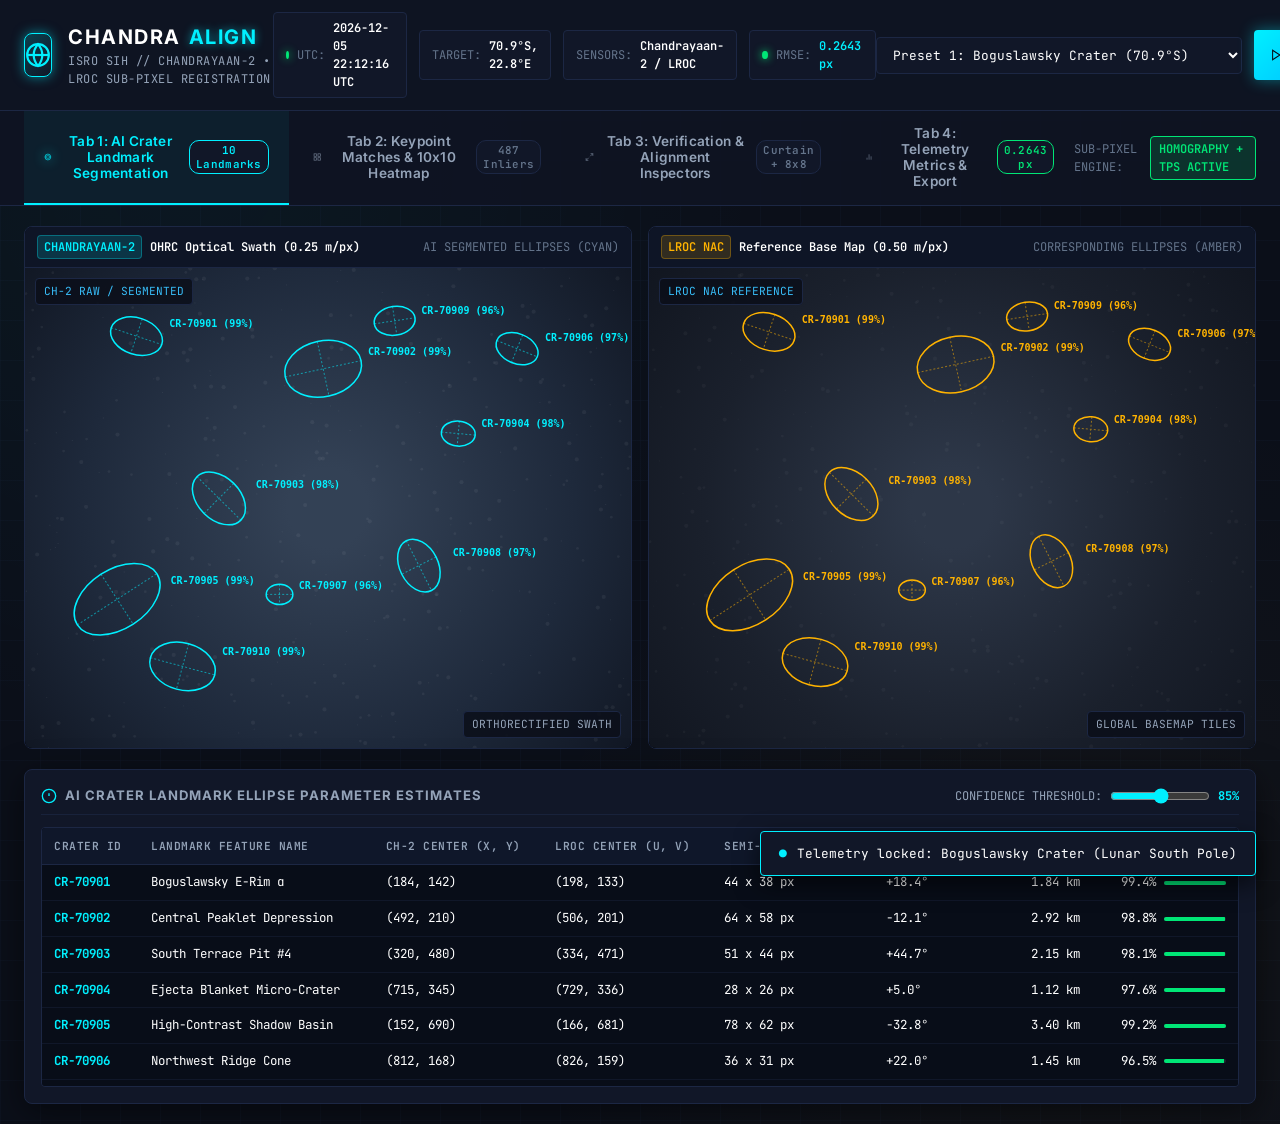
==== frontend/index.html @ c4cb22da "Initial commit: ChandraAlign lunar image registration engine" ====
<!DOCTYPE html>
<html lang="en">
<head>
  <meta charset="UTF-8" />
  <meta name="viewport" content="width=device-width, initial-scale=1.0" />
  <title>ChandraAlign // ISRO Sub-Pixel Lunar Registration Mission Control</title>
  <link rel="stylesheet" href="css/style.css" />
  <link rel="preconnect" href="https://fonts.googleapis.com" />
  <link rel="preconnect" href="https://fonts.gstatic.com" crossorigin />
  <link href="https://fonts.googleapis.com/css2?family=Inter:wght@400;500;600;700;800&family=JetBrains+Mono:wght@400;500;600;700&display=swap" rel="stylesheet" />
</head>
<body>

  <!-- ======================================================================
       Telemetry Header
       ====================================================================== -->
  <header class="header-mission-control">
    <div class="brand-section">
      <div class="brand-logo-badge">
        <svg viewBox="0 0 24 24" fill="none" stroke="currentColor" stroke-width="2">
          <circle cx="12" cy="12" r="10"></circle>
          <path d="M12 2a15.3 15.3 0 0 1 4 10 15.3 15.3 0 0 1-4 10 15.3 15.3 0 0 1-4-10 15.3 15.3 0 0 1 4-10z"></path>
          <path d="M2 12h20"></path>
        </svg>
      </div>
      <div class="brand-titles">
        <h1>Chandra<span>Align</span></h1>
        <div class="brand-tagline">ISRO SIH // CHANDRAYAAN-2 &bull; LROC SUB-PIXEL REGISTRATION</div>
      </div>
    </div>

    <!-- Live Telemetry Status Chips -->
    <div class="mission-badges-cluster">
      <div class="telemetry-chip">
        <div class="pulse-dot"></div>
        <span class="chip-label">UTC:</span>
        <span class="chip-value" id="hdr-utc-clock">2026-09-02 08:30:00 UTC</span>
      </div>

      <div class="telemetry-chip">
        <span class="chip-label">TARGET:</span>
        <span class="chip-value" id="hdr-lunar-coords">70.9°S, 22.8°E</span>
      </div>

      <div class="telemetry-chip">
        <span class="chip-label">SENSORS:</span>
        <span class="chip-value" id="hdr-sensor-info">CH-2 OHRC / LROC</span>
      </div>

      <div class="telemetry-chip">
        <div class="pulse-dot"></div>
        <span class="chip-label">RMSE:</span>
        <span class="chip-value" style="color: var(--accent-cyan);" id="hdr-subpixel-rmse">0.2643 px</span>
      </div>
    </div>

    <!-- Header Controls -->
    <div class="header-controls">
      <select class="select-preset" id="select-lunar-preset">
        <option value="boguslawsky_south_pole">Preset 1: Boguslawsky Crater (70.9°S)</option>
        <option value="shackleton_rim">Preset 2: Shackleton Crater Rim (89.9°S)</option>
        <option value="tycho_crater_rays">Preset 3: Tycho Central Peak (43.3°S)</option>
      </select>

      <button class="btn-primary" id="btn-run-registration">
        <svg viewBox="0 0 24 24" width="16" height="16" fill="none" stroke="currentColor" stroke-width="2">
          <polygon points="5 3 19 12 5 21 5 3"></polygon>
        </svg>
        RUN REGISTRATION
      </button>
    </div>
  </header>

  <!-- ======================================================================
       Tab Navigation Ribbon
       ====================================================================== -->
  <nav class="navigation-bar">
    <div class="tab-buttons">
      <button class="tab-btn active" data-tab="tab-landmarks">
        <svg viewBox="0 0 24 24" fill="none" stroke="currentColor" stroke-width="2">
          <circle cx="12" cy="12" r="9"></circle>
          <ellipse cx="12" cy="12" rx="7" ry="4"></ellipse>
        </svg>
        Tab 1: AI Crater Landmark Segmentation
        <span class="badge-pill" id="badge-crater-count">10 Landmarks</span>
      </button>

      <button class="tab-btn" data-tab="tab-matching">
        <svg viewBox="0 0 24 24" fill="none" stroke="currentColor" stroke-width="2">
          <rect x="3" y="3" width="7" height="7"></rect>
          <rect x="14" y="3" width="7" height="7"></rect>
          <rect x="14" y="14" width="7" height="7"></rect>
          <rect x="3" y="14" width="7" height="7"></rect>
        </svg>
        Tab 2: Keypoint Matches & 10x10 Heatmap
        <span class="badge-pill">487 Inliers</span>
      </button>

      <button class="tab-btn" data-tab="tab-verification">
        <svg viewBox="0 0 24 24" fill="none" stroke="currentColor" stroke-width="2">
          <polyline points="15 3 21 3 21 9"></polyline>
          <polyline points="9 21 3 21 3 15"></polyline>
          <line x1="21" y1="3" x2="14" y2="10"></line>
          <line x1="3" y1="21" x2="10" y2="14"></line>
        </svg>
        Tab 3: Verification & Alignment Inspectors
        <span class="badge-pill">Curtain + 8x8</span>
      </button>

      <button class="tab-btn" data-tab="tab-telemetry">
        <svg viewBox="0 0 24 24" fill="none" stroke="currentColor" stroke-width="2">
          <path d="M18 20V10"></path>
          <path d="M12 20V4"></path>
          <path d="M6 20v-6"></path>
        </svg>
        Tab 4: Telemetry Metrics & Export
        <span class="badge-pill" style="color:var(--accent-emerald); border-color:var(--accent-emerald);">0.2643 px</span>
      </button>
    </div>

    <div class="system-status-indicator">
      <span>SUB-PIXEL ENGINE:</span>
      <span class="mode-badge">HOMOGRAPHY + TPS ACTIVE</span>
    </div>
  </nav>

  <!-- ======================================================================
       Main Workspace Panels
       ====================================================================== -->
  <main class="main-container">

    <!-- ====================================================================
         TAB 1: AI Crater Landmark Segmentation
         ==================================================================== -->
    <section class="tab-pane active" id="pane-tab-landmarks">
      <!-- Dual Synced Canvas Viewers -->
      <div class="canvas-viewers-wrapper">
        <!-- CH-2 Optical Canvas -->
        <div class="viewer-box">
          <div class="viewer-toolbar">
            <div class="viewer-label">
              <span class="tag-ch2">CHANDRAYAAN-2</span>
              <span>OHRC Optical Swath (0.25 m/px)</span>
            </div>
            <div style="color:var(--text-muted);">AI SEGMENTED ELLIPSES (CYAN)</div>
          </div>
          <div class="canvas-viewport">
            <canvas id="cvs-landmark-ch2"></canvas>
            <div class="canvas-hud-overlay">CH-2 RAW / SEGMENTED</div>
            <div class="canvas-coords-overlay">ORTHORECTIFIED SWATH</div>
          </div>
        </div>

        <!-- LROC Reference Canvas -->
        <div class="viewer-box">
          <div class="viewer-toolbar">
            <div class="viewer-label">
              <span class="tag-lroc">LROC NAC</span>
              <span>Reference Base Map (0.50 m/px)</span>
            </div>
            <div style="color:var(--text-muted);">CORRESPONDING ELLIPSES (AMBER)</div>
          </div>
          <div class="canvas-viewport">
            <canvas id="cvs-landmark-lroc"></canvas>
            <div class="canvas-hud-overlay">LROC NAC REFERENCE</div>
            <div class="canvas-coords-overlay">GLOBAL BASEMAP TILES</div>
          </div>
        </div>
      </div>

      <!-- Crater Landmark Metadata Table Panel -->
      <div class="hud-panel">
        <div class="hud-header">
          <div class="hud-title">
            <svg viewBox="0 0 24 24" fill="none" stroke="currentColor" stroke-width="2">
              <circle cx="12" cy="12" r="10"></circle>
              <line x1="12" y1="8" x2="12" y2="12"></line>
              <line x1="12" y1="16" x2="12.01" y2="16"></line>
            </svg>
            AI Crater Landmark Ellipse Parameter Estimates
          </div>
          <div class="hud-actions">
            <div style="display:flex; align-items:center; gap:8px; font-family:var(--font-mono); font-size:0.75rem; color:var(--text-secondary);">
              <span>CONFIDENCE THRESHOLD:</span>
              <input type="range" id="filter-confidence-slider" min="0.70" max="0.99" step="0.01" value="0.85" style="width:100px; accent-color:var(--accent-cyan);" />
              <span id="filter-confidence-val" style="color:var(--accent-cyan); font-weight:bold;">85%</span>
            </div>
          </div>
        </div>

        <div class="table-container">
          <table class="telemetry-table">
            <thead>
              <tr>
                <th>Crater ID</th>
                <th>Landmark Feature Name</th>
                <th>CH-2 Center (x, y)</th>
                <th>LROC Center (u, v)</th>
                <th>Semi-Axes (a &times; b)</th>
                <th>Orientation (&theta;)</th>
                <th>Diameter</th>
                <th>AI Confidence</th>
              </tr>
            </thead>
            <tbody id="table-crater-landmarks-body">
              <!-- Dynamically populated by app.js -->
            </tbody>
          </table>
        </div>
      </div>
    </section>

    <!-- ====================================================================
         TAB 2: Keypoint Matches & 10x10 ANMS Uniformity Heatmap
         ==================================================================== -->
    <section class="tab-pane" id="pane-tab-matching">
      <div class="matches-grid-wrapper">
        <!-- Left: Side-by-Side Match Line Canvas -->
        <div class="hud-panel">
          <div class="hud-header">
            <div class="hud-title">
              <svg viewBox="0 0 24 24" fill="none" stroke="currentColor" stroke-width="2">
                <line x1="5" y1="12" x2="19" y2="12"></line>
                <polyline points="12 5 19 12 12 19"></polyline>
              </svg>
              Dual-Swath Epipolar Match Vectors
            </div>
            <div style="font-family:var(--font-mono); font-size:0.75rem; color:var(--text-muted);" id="match-vector-stats">
              DISPLAYING: 31 VECTORS | INLIERS: 487 | RESIDUAL: 0.2643 px
            </div>
          </div>

          <div class="match-canvas-container">
            <canvas id="cvs-keypoint-matches"></canvas>
            <div class="canvas-hud-overlay">
              <span style="color:var(--accent-cyan);">● CH-2</span> &nbsp;
              <span style="color:var(--accent-emerald);">─ INLIER RAY</span> &nbsp;
              <span style="color:var(--accent-crimson);">─ OUTLIER</span> &nbsp;
              <span style="color:var(--accent-amber);">● LROC</span>
            </div>
          </div>
        </div>

        <!-- Right: 10x10 ANMS Spatial Density Heatmap -->
        <div class="hud-panel">
          <div class="hud-header">
            <div class="hud-title">
              <svg viewBox="0 0 24 24" fill="none" stroke="currentColor" stroke-width="2">
                <rect x="3" y="3" width="18" height="18" rx="2" ry="2"></rect>
                <line x1="3" y1="9" x2="21" y2="9"></line>
                <line x1="3" y1="15" x2="21" y2="15"></line>
                <line x1="9" y1="3" x2="9" y2="21"></line>
                <line x1="15" y1="3" x2="15" y2="21"></line>
              </svg>
              10x10 ANMS Spatial Uniformity Heatmap
            </div>
            <div style="font-family:var(--font-mono); font-size:0.75rem; color:var(--accent-emerald);">
              U = 0.9972 (UNIFORM)
            </div>
          </div>

          <div class="anms-heatmap-container">
            <div style="font-size:0.75rem; color:var(--text-secondary); line-height:1.4;">
              Adaptive Non-Maximal Suppression (ANMS) distributes keypoints evenly across 100 lunar spatial sectors to prevent clustering around crater rims and eliminate homography singularity.
            </div>

            <!-- 10x10 Grid Mount -->
            <div id="anms-grid-container"></div>

            <div class="heatmap-legend">
              <span style="color:#64748B;">SPARSE (1-3)</span>
              <div class="legend-ramp"></div>
              <span style="color:var(--accent-amber);">DENSE (7+)</span>
            </div>

            <div style="font-family:var(--font-mono); font-size:0.75rem; color:var(--text-cyan); background:#080D1A; padding:8px 12px; border-radius:var(--radius-sm); border:1px solid var(--border-subtle);" id="anms-hover-info">
              Hover over a sector cell or click to filter match vectors.
            </div>
          </div>
        </div>
      </div>
    </section>

    <!-- ====================================================================
         TAB 3: Verification & Alignment Inspectors
         ==================================================================== -->
    <section class="tab-pane" id="pane-tab-verification">
      <!-- Inspector Mode Toolbar -->
      <div class="inspector-toolbar">
        <div class="inspector-toggle-group">
          <button class="toggle-pill-btn active" id="btn-subtab-curtain">
            SPLIT-SCREEN CURTAIN SLIDER
          </button>
          <button class="toggle-pill-btn" id="btn-subtab-checker">
            8x8 CHECKERBOARD INSPECTOR
          </button>
        </div>

        <div style="display:flex; align-items:center; gap:16px;">
          <!-- Micro-step Nudge Controls for sub-pixel inspection -->
          <div style="display:flex; align-items:center; gap:6px; font-family:var(--font-mono); font-size:0.75rem; color:var(--text-secondary);">
            <span>NUDGE:</span>
            <button class="control-btn-icon" id="btn-nudge-left" title="Nudge X -0.1px">◀</button>
            <button class="control-btn-icon" id="btn-nudge-right" title="Nudge X +0.1px">▶</button>
            <button class="control-btn-icon" id="btn-nudge-up" title="Nudge Y -0.1px">▲</button>
            <button class="control-btn-icon" id="btn-nudge-down" title="Nudge Y +0.1px">▼</button>
            <button class="control-btn-icon" id="btn-nudge-reset" title="Reset Nudge">↺</button>
          </div>

          <div style="width:1px; height:20px; background:var(--border-subtle);"></div>

          <!-- Difference Mode Toggle -->
          <label class="toggle-switch-wrapper" id="toggle-diff-mode">
            <div class="toggle-switch" id="switch-diff-knob">
              <div class="toggle-switch-knob"></div>
            </div>
            <span>DIFFERENCE BLEND</span>
          </label>
        </div>
      </div>

      <!-- Subpanel 1: Curtain Slider Mount -->
      <div class="inspector-subpanel active" id="subpanel-curtain">
        <div id="curtain-slider-mount"></div>
      </div>

      <!-- Subpanel 2: Checkerboard Mount -->
      <div class="inspector-subpanel" id="subpanel-checker">
        <div id="checkerboard-mount"></div>
      </div>
    </section>

    <!-- ====================================================================
         TAB 4: Telemetry Metrics & Export Engine
         ==================================================================== -->
    <section class="tab-pane" id="pane-tab-telemetry">
      <!-- 4 Primary KPI Cards -->
      <div class="grid-4col" style="margin-bottom: 20px;">
        <!-- Card 1: RMSE -->
        <div class="metric-kpi-card">
          <div class="kpi-title">
            <span>Sub-Pixel Registration RMSE</span>
            <span style="color:var(--accent-cyan);">TARGET: &lt;0.5 px</span>
          </div>
          <div class="kpi-value cyan" id="kpi-rmse-px">0.2643 px</div>
          <div class="kpi-subtext" id="kpi-rmse-meters">≈ 0.0661 m ground resolution</div>
        </div>

        <!-- Card 2: Spatial Uniformity -->
        <div class="metric-kpi-card emerald">
          <div class="kpi-title">
            <span>ANMS Spatial Uniformity Index</span>
            <span style="color:var(--accent-emerald);">U &ge; 0.95</span>
          </div>
          <div class="kpi-value emerald" id="kpi-uniformity">0.9972</div>
          <div class="kpi-subtext">Optimal 100-sector coverage</div>
        </div>

        <!-- Card 3: Inlier Ratio -->
        <div class="metric-kpi-card">
          <div class="kpi-title">
            <span>RANSAC Inlier Ratio</span>
            <span style="color:var(--accent-cyan);">PASS</span>
          </div>
          <div class="kpi-value cyan" id="kpi-inlier-ratio">95.74%</div>
          <div class="kpi-subtext" id="kpi-inlier-count">487 / 509 match vectors</div>
        </div>

        <!-- Card 4: SSIM & PSNR -->
        <div class="metric-kpi-card amber">
          <div class="kpi-title">
            <span>Structural Similarity (SSIM)</span>
            <span style="color:var(--accent-amber);">POST-REG</span>
          </div>
          <div class="kpi-value amber" id="kpi-ssim">0.8739</div>
          <div class="kpi-subtext" id="kpi-ssim-gain">Pre: 0.5421 (+33.18%)</div>
        </div>
      </div>

      <!-- Secondary Telemetry Grid: Transformation Matrix & Pipeline Latency -->
      <div class="grid-2col" style="margin-bottom: 20px;">
        <!-- Homography Transformation Matrix -->
        <div class="hud-panel">
          <div class="hud-header">
            <div class="hud-title">
              <svg viewBox="0 0 24 24" fill="none" stroke="currentColor" stroke-width="2">
                <rect x="2" y="2" width="20" height="20" rx="2.18" ry="2.18"></rect>
                <line x1="7" y1="2" x2="7" y2="22"></line>
                <line x1="17" y1="2" x2="17" y2="22"></line>
                <line x1="2" y1="12" x2="22" y2="12"></line>
              </svg>
              Estimated Sub-Pixel Homography Matrix [H (3x3)]
            </div>
            <div style="font-family:var(--font-mono); font-size:0.75rem; color:var(--text-muted);">
              ROT: +0.042° | SCALE: 1.0018
            </div>
          </div>

          <div style="margin-bottom: 12px; font-size: 0.78rem; color: var(--text-secondary);">
            Calculated transformation matrix mapping Chandrayaan-2 coordinates to LROC reference frame:
          </div>

          <div class="matrix-display" id="homography-matrix-grid">
            <div>0.999824</div><div>-0.000733</div><div>-14.2810</div>
            <div>0.000733</div><div>0.999824</div><div>8.91400</div>
            <div>0.000000</div><div>-0.000000</div><div>1.000000</div>
          </div>
        </div>

        <!-- Latency Breakdown Waterfall -->
        <div class="hud-panel">
          <div class="hud-header">
            <div class="hud-title">
              <svg viewBox="0 0 24 24" fill="none" stroke="currentColor" stroke-width="2">
                <circle cx="12" cy="12" r="10"></circle>
                <polyline points="12 6 12 12 16 14"></polyline>
              </svg>
              Pipeline Latency Breakdown (162 ms Total)
            </div>
            <div style="font-family:var(--font-mono); font-size:0.75rem; color:var(--accent-emerald);" id="kpi-latency-total">
              162 ms
            </div>
          </div>

          <div class="latency-bar-container">
            <div class="latency-slice" id="lat-seg" style="width: 29.6%; background: #00F0FF;" title="Crater Segmentation (48ms)"></div>
            <div class="latency-slice" id="lat-feat" style="width: 38.3%; background: #0284C7;" title="Feature Extraction (62ms)"></div>
            <div class="latency-slice" id="lat-anms" style="width: 11.1%; background: #00E676;" title="ANMS Suppression (18ms)"></div>
            <div class="latency-slice" id="lat-homo" style="width: 21.0%; background: #FFB300;" title="Sub-Pixel Homography (34ms)"></div>
          </div>

          <div class="latency-legend">
            <div><span style="color:#00F0FF;">■</span> Crater Segmentation: <strong id="lat-seg-val">48ms</strong></div>
            <div><span style="color:#0284C7;">■</span> Feature Extraction: <strong id="lat-feat-val">62ms</strong></div>
            <div><span style="color:#00E676;">■</span> ANMS Suppression: <strong id="lat-anms-val">18ms</strong></div>
            <div><span style="color:#FFB300;">■</span> Sub-Pixel Homography: <strong id="lat-homo-val">34ms</strong></div>
          </div>
        </div>
      </div>

      <!-- Export Actions Card -->
      <div class="hud-panel">
        <div class="hud-header">
          <div class="hud-title">
            <svg viewBox="0 0 24 24" fill="none" stroke="currentColor" stroke-width="2">
              <path d="M21 15v4a2 2 0 0 1-2 2H5a2 2 0 0 1-2-2v-4"></path>
              <polyline points="7 10 12 15 17 10"></polyline>
              <line x1="12" y1="15" x2="12" y2="3"></line>
            </svg>
            Export SIH Verification Deliverables & Telemetry Reports
          </div>
        </div>

        <div style="display:flex; flex-wrap:wrap; gap:12px; align-items:center;">
          <button class="btn-primary" id="btn-export-report-json">
            <svg viewBox="0 0 24 24" width="16" height="16" fill="none" stroke="currentColor" stroke-width="2">
              <path d="M14 2H6a2 2 0 0 0-2 2v16a2 2 0 0 0 2 2h12a2 2 0 0 0 2-2V8z"></path>
              <polyline points="14 2 14 8 20 8"></polyline>
            </svg>
            EXPORT EVALUATION REPORT (.JSON)
          </button>

          <button class="btn-secondary" id="btn-export-keypoints-csv">
            <svg viewBox="0 0 24 24" width="16" height="16" fill="none" stroke="currentColor" stroke-width="2">
              <path d="M14 2H6a2 2 0 0 0-2 2v16a2 2 0 0 0 2 2h12a2 2 0 0 0 2-2V8z"></path>
              <polyline points="14 2 14 8 20 8"></polyline>
            </svg>
            EXPORT KEYPOINT INLIERS (.CSV)
          </button>

          <button class="btn-secondary" id="btn-export-print-pdf">
            <svg viewBox="0 0 24 24" width="16" height="16" fill="none" stroke="currentColor" stroke-width="2">
              <polyline points="6 9 6 2 18 2 18 9"></polyline>
              <path d="M6 18H4a2 2 0 0 1-2-2v-5a2 2 0 0 1 2-2h16a2 2 0 0 1 2 2v5a2 2 0 0 1-2 2h-2"></path>
              <rect x="6" y="14" width="12" height="8"></rect>
            </svg>
            PRINT / SAVE REPORT AS PDF
          </button>
        </div>
      </div>
    </section>

  </main>

  <!-- Toast Notification Mount -->
  <div class="toast-container" id="toast-container"></div>

  <!-- Scripts -->
  <script src="js/grid_heatmap.js"></script>
  <script src="js/curtain_slider.js"></script>
  <script src="js/checkerboard.js"></script>
  <script src="js/app.js"></script>
</body>
</html>
---- frontend/css/style.css ----
/* ==========================================================================
   ChandraAlign - ISRO Mission Control Lunar Registration Theme
   Background: #0B0F19 | Accents: Neon Cyan (#00F0FF), Amber (#FFB300), Emerald (#00E676)
   ========================================================================== */

:root {
  --bg-space: #0B0F19;
  --bg-card: #111728;
  --bg-card-hover: #162038;
  --bg-panel: #0E1422;
  --bg-glass: rgba(17, 23, 40, 0.75);
  --border-subtle: #1C2744;
  --border-glow: rgba(0, 240, 255, 0.35);
  --border-amber-glow: rgba(255, 179, 0, 0.4);

  --accent-cyan: #00F0FF;
  --accent-cyan-dim: rgba(0, 240, 255, 0.15);
  --accent-cyan-glow: 0 0 12px rgba(0, 240, 255, 0.5);

  --accent-amber: #FFB300;
  --accent-amber-dim: rgba(255, 179, 0, 0.15);

  --accent-emerald: #00E676;
  --accent-emerald-dim: rgba(0, 230, 118, 0.15);

  --accent-crimson: #FF3D71;
  --accent-crimson-dim: rgba(255, 61, 113, 0.15);

  --text-primary: #FFFFFF;
  --text-secondary: #94A3B8;
  --text-muted: #64748B;
  --text-cyan: #38BDF8;
  --text-amber: #FCD34D;
  --text-emerald: #4ADE80;

  --font-mono: 'JetBrains Mono', 'Fira Code', 'Space Mono', ui-monospace, monospace;
  --font-sans: 'Inter', -apple-system, BlinkMacSystemFont, 'Segoe UI', Roboto, sans-serif;

  --shadow-hud: 0 8px 32px 0 rgba(0, 0, 0, 0.5);
  --radius-sm: 4px;
  --radius-md: 8px;
  --radius-lg: 12px;
}

* {
  box-sizing: border-box;
  margin: 0;
  padding: 0;
}

body {
  background-color: var(--bg-space);
  background-image: 
    radial-gradient(circle at 15% 15%, rgba(0, 240, 255, 0.04) 0%, transparent 40%),
    radial-gradient(circle at 85% 85%, rgba(255, 179, 0, 0.03) 0%, transparent 40%),
    linear-gradient(rgba(28, 39, 68, 0.15) 1px, transparent 1px),
    linear-gradient(90deg, rgba(28, 39, 68, 0.15) 1px, transparent 1px);
  background-size: 100% 100%, 100% 100%, 40px 40px, 40px 40px;
  color: var(--text-primary);
  font-family: var(--font-sans);
  min-height: 100vh;
  display: flex;
  flex-direction: column;
  overflow-x: hidden;
  line-height: 1.5;
}

/* Custom Scrollbars */
::-webkit-scrollbar {
  width: 6px;
  height: 6px;
}
::-webkit-scrollbar-track {
  background: var(--bg-panel);
}
::-webkit-scrollbar-thumb {
  background: var(--border-subtle);
  border-radius: var(--radius-sm);
}
::-webkit-scrollbar-thumb:hover {
  background: var(--accent-cyan);
}

/* ==========================================================================
   Telemetry Header
   ========================================================================== */
.header-mission-control {
  background: var(--bg-panel);
  border-bottom: 1px solid var(--border-subtle);
  padding: 12px 24px;
  display: flex;
  align-items: center;
  justify-content: space-between;
  position: sticky;
  top: 0;
  z-index: 100;
  backdrop-filter: blur(12px);
}

.brand-section {
  display: flex;
  align-items: center;
  gap: 16px;
}

.brand-logo-badge {
  display: flex;
  align-items: center;
  justify-content: center;
  width: 44px;
  height: 44px;
  background: linear-gradient(135deg, rgba(0, 240, 255, 0.2), rgba(17, 23, 40, 0.9));
  border: 1px solid var(--accent-cyan);
  border-radius: var(--radius-md);
  box-shadow: var(--accent-cyan-glow);
}

.brand-logo-badge svg {
  width: 26px;
  height: 26px;
  color: var(--accent-cyan);
}

.brand-titles h1 {
  font-size: 1.25rem;
  font-weight: 700;
  letter-spacing: 1.5px;
  text-transform: uppercase;
  color: #fff;
  display: flex;
  align-items: center;
  gap: 8px;
}

.brand-titles h1 span {
  color: var(--accent-cyan);
  text-shadow: 0 0 8px rgba(0, 240, 255, 0.6);
}

.brand-tagline {
  font-size: 0.75rem;
  color: var(--text-secondary);
  font-family: var(--font-mono);
  letter-spacing: 0.5px;
}

.mission-badges-cluster {
  display: flex;
  align-items: center;
  gap: 12px;
}

.telemetry-chip {
  display: flex;
  align-items: center;
  gap: 8px;
  padding: 6px 12px;
  background: var(--bg-card);
  border: 1px solid var(--border-subtle);
  border-radius: var(--radius-sm);
  font-family: var(--font-mono);
  font-size: 0.75rem;
}

.telemetry-chip .pulse-dot {
  width: 8px;
  height: 8px;
  border-radius: 50%;
  background: var(--accent-emerald);
  box-shadow: 0 0 8px var(--accent-emerald);
  animation: pulse-glow 2s infinite ease-in-out;
}

.telemetry-chip .pulse-dot.amber {
  background: var(--accent-amber);
  box-shadow: 0 0 8px var(--accent-amber);
}

.telemetry-chip .chip-label {
  color: var(--text-muted);
  text-transform: uppercase;
}

.telemetry-chip .chip-value {
  color: var(--text-primary);
  font-weight: 600;
}

@keyframes pulse-glow {
  0%, 100% { transform: scale(1); opacity: 1; }
  50% { transform: scale(1.25); opacity: 0.6; }
}

.header-controls {
  display: flex;
  align-items: center;
  gap: 12px;
}

.select-preset {
  background: var(--bg-card);
  border: 1px solid var(--border-subtle);
  color: var(--text-primary);
  font-family: var(--font-mono);
  font-size: 0.8rem;
  padding: 8px 12px;
  border-radius: var(--radius-sm);
  outline: none;
  cursor: pointer;
  transition: all 0.2s ease;
}

.select-preset:hover, .select-preset:focus {
  border-color: var(--accent-cyan);
  box-shadow: 0 0 8px rgba(0, 240, 255, 0.2);
}

.btn-primary {
  display: flex;
  align-items: center;
  gap: 8px;
  background: linear-gradient(135deg, #00F0FF, #0099FF);
  border: none;
  color: #070B14;
  font-family: var(--font-sans);
  font-weight: 700;
  font-size: 0.82rem;
  letter-spacing: 0.5px;
  padding: 9px 16px;
  border-radius: var(--radius-sm);
  cursor: pointer;
  box-shadow: 0 0 15px rgba(0, 240, 255, 0.4);
  transition: all 0.2s ease;
  text-transform: uppercase;
}

.btn-primary:hover {
  transform: translateY(-1px);
  box-shadow: 0 0 22px rgba(0, 240, 255, 0.7);
}

.btn-secondary {
  display: flex;
  align-items: center;
  gap: 8px;
  background: var(--bg-card);
  border: 1px solid var(--border-subtle);
  color: var(--text-primary);
  font-family: var(--font-mono);
  font-size: 0.8rem;
  padding: 8px 14px;
  border-radius: var(--radius-sm);
  cursor: pointer;
  transition: all 0.2s ease;
}

.btn-secondary:hover {
  border-color: var(--accent-cyan);
  color: var(--accent-cyan);
}

/* ==========================================================================
   Navigation Bar (4 Tabs)
   ========================================================================== */
.navigation-bar {
  background: rgba(14, 20, 34, 0.95);
  border-bottom: 1px solid var(--border-subtle);
  padding: 0 24px;
  display: flex;
  align-items: center;
  justify-content: space-between;
}

.tab-buttons {
  display: flex;
  gap: 4px;
}

.tab-btn {
  display: flex;
  align-items: center;
  gap: 10px;
  padding: 14px 20px;
  background: transparent;
  border: none;
  border-bottom: 2px solid transparent;
  color: var(--text-secondary);
  font-family: var(--font-sans);
  font-size: 0.85rem;
  font-weight: 600;
  letter-spacing: 0.3px;
  cursor: pointer;
  transition: all 0.2s ease;
  position: relative;
}

.tab-btn svg {
  width: 18px;
  height: 18px;
  opacity: 0.7;
}

.tab-btn:hover {
  color: var(--text-primary);
  background: rgba(255, 255, 255, 0.02);
}

.tab-btn.active {
  color: var(--accent-cyan);
  border-bottom: 2px solid var(--accent-cyan);
  background: rgba(0, 240, 255, 0.05);
}

.tab-btn.active svg {
  opacity: 1;
  color: var(--accent-cyan);
  filter: drop-shadow(0 0 6px var(--accent-cyan));
}

.tab-btn .badge-pill {
  font-family: var(--font-mono);
  font-size: 0.68rem;
  padding: 2px 6px;
  border-radius: 10px;
  background: var(--bg-card);
  border: 1px solid var(--border-subtle);
  color: var(--text-muted);
}

.tab-btn.active .badge-pill {
  border-color: var(--accent-cyan);
  color: var(--accent-cyan);
}

.system-status-indicator {
  display: flex;
  align-items: center;
  gap: 10px;
  font-family: var(--font-mono);
  font-size: 0.75rem;
  color: var(--text-muted);
}

.mode-badge {
  padding: 3px 8px;
  border-radius: var(--radius-sm);
  background: var(--accent-emerald-dim);
  border: 1px solid var(--accent-emerald);
  color: var(--accent-emerald);
  font-weight: 600;
}

/* ==========================================================================
   Main Workspace Container
   ========================================================================== */
.main-container {
  flex: 1;
  padding: 20px 24px;
  max-width: 1720px;
  width: 100%;
  margin: 0 auto;
}

.tab-pane {
  display: none;
  animation: fadeIn 0.25s ease forwards;
}

.tab-pane.active {
  display: block;
}

@keyframes fadeIn {
  from { opacity: 0; transform: translateY(4px); }
  to { opacity: 1; transform: translateY(0); }
}

/* Layout Utilities */
.grid-2col {
  display: grid;
  grid-template-columns: 1fr 1fr;
  gap: 20px;
}

.grid-3col {
  display: grid;
  grid-template-columns: repeat(3, 1fr);
  gap: 20px;
}

.grid-4col {
  display: grid;
  grid-template-columns: repeat(4, 1fr);
  gap: 20px;
}

/* Telemetry Card Panels */
.hud-panel {
  background: var(--bg-card);
  border: 1px solid var(--border-subtle);
  border-radius: var(--radius-md);
  padding: 16px;
  position: relative;
  box-shadow: var(--shadow-hud);
  transition: border-color 0.2s ease;
}

.hud-panel:hover {
  border-color: rgba(0, 240, 255, 0.25);
}

.hud-header {
  display: flex;
  align-items: center;
  justify-content: space-between;
  margin-bottom: 12px;
  padding-bottom: 8px;
  border-bottom: 1px solid rgba(28, 39, 68, 0.7);
}

.hud-title {
  font-size: 0.82rem;
  font-weight: 700;
  letter-spacing: 1px;
  text-transform: uppercase;
  color: var(--text-secondary);
  display: flex;
  align-items: center;
  gap: 8px;
}

.hud-title svg {
  width: 16px;
  height: 16px;
  color: var(--accent-cyan);
}

.hud-actions {
  display: flex;
  align-items: center;
  gap: 8px;
}

/* ==========================================================================
   Tab 1: AI Crater Landmark Segmentation
   ========================================================================== */
.canvas-viewers-wrapper {
  display: grid;
  grid-template-columns: 1fr 1fr;
  gap: 16px;
  margin-bottom: 20px;
}

.viewer-box {
  background: #060911;
  border: 1px solid var(--border-subtle);
  border-radius: var(--radius-md);
  overflow: hidden;
  display: flex;
  flex-direction: column;
}

.viewer-toolbar {
  background: #0E1526;
  padding: 8px 12px;
  display: flex;
  align-items: center;
  justify-content: space-between;
  border-bottom: 1px solid var(--border-subtle);
  font-family: var(--font-mono);
  font-size: 0.75rem;
}

.viewer-label {
  display: flex;
  align-items: center;
  gap: 8px;
  font-weight: 600;
}

.tag-ch2 {
  color: var(--accent-cyan);
  background: var(--accent-cyan-dim);
  border: 1px solid rgba(0, 240, 255, 0.3);
  padding: 2px 6px;
  border-radius: var(--radius-sm);
}

.tag-lroc {
  color: var(--accent-amber);
  background: var(--accent-amber-dim);
  border: 1px solid rgba(255, 179, 0, 0.3);
  padding: 2px 6px;
  border-radius: var(--radius-sm);
}

.canvas-viewport {
  position: relative;
  width: 100%;
  aspect-ratio: 1 / 1;
  max-height: 480px;
  background: #03060C;
  overflow: hidden;
  cursor: crosshair;
}

.canvas-viewport canvas {
  width: 100%;
  height: 100%;
  display: block;
}

.canvas-hud-overlay {
  position: absolute;
  top: 10px;
  left: 10px;
  background: rgba(11, 15, 25, 0.85);
  border: 1px solid var(--border-subtle);
  padding: 4px 8px;
  border-radius: var(--radius-sm);
  font-family: var(--font-mono);
  font-size: 0.7rem;
  color: var(--text-cyan);
  pointer-events: none;
}

.canvas-coords-overlay {
  position: absolute;
  bottom: 10px;
  right: 10px;
  background: rgba(11, 15, 25, 0.85);
  border: 1px solid var(--border-subtle);
  padding: 4px 8px;
  border-radius: var(--radius-sm);
  font-family: var(--font-mono);
  font-size: 0.7rem;
  color: var(--text-secondary);
  pointer-events: none;
}

/* Crater Metadata Table */
.table-container {
  max-height: 260px;
  overflow-y: auto;
  border: 1px solid var(--border-subtle);
  border-radius: var(--radius-sm);
  background: #080D18;
}

.telemetry-table {
  width: 100%;
  border-collapse: collapse;
  font-family: var(--font-mono);
  font-size: 0.78rem;
  text-align: left;
}

.telemetry-table th {
  background: #0F172A;
  color: var(--text-secondary);
  padding: 10px 12px;
  position: sticky;
  top: 0;
  z-index: 2;
  border-bottom: 1px solid var(--border-subtle);
  font-weight: 600;
  text-transform: uppercase;
  font-size: 0.7rem;
  letter-spacing: 0.5px;
}

.telemetry-table td {
  padding: 8px 12px;
  border-bottom: 1px solid rgba(28, 39, 68, 0.4);
  color: var(--text-primary);
  transition: background 0.15s ease;
}

.telemetry-table tr:hover td {
  background: rgba(0, 240, 255, 0.08);
  color: var(--accent-cyan);
}

.telemetry-table tr.selected td {
  background: rgba(0, 240, 255, 0.15);
  border-left: 2px solid var(--accent-cyan);
}

.conf-bar-cell {
  display: flex;
  align-items: center;
  gap: 8px;
}

.conf-mini-bar {
  flex: 1;
  height: 4px;
  background: rgba(255, 255, 255, 0.1);
  border-radius: 2px;
  overflow: hidden;
}

.conf-mini-fill {
  height: 100%;
  background: var(--accent-emerald);
}

/* ==========================================================================
   Tab 2: Keypoint Matches & 10x10 Uniformity Heatmap
   ========================================================================== */
.matches-grid-wrapper {
  display: grid;
  grid-template-columns: 1.2fr 0.8fr;
  gap: 20px;
}

.match-canvas-container {
  width: 100%;
  height: 520px;
  background: #040710;
  border-radius: var(--radius-sm);
  border: 1px solid var(--border-subtle);
  position: relative;
  overflow: hidden;
}

.match-canvas-container canvas {
  width: 100%;
  height: 100%;
  display: block;
}

/* 10x10 ANMS Grid */
.anms-heatmap-container {
  display: flex;
  flex-direction: column;
  gap: 12px;
}

.anms-grid-10x10 {
  display: grid;
  grid-template-columns: repeat(10, 1fr);
  grid-template-rows: repeat(10, 1fr);
  gap: 3px;
  aspect-ratio: 1 / 1;
  width: 100%;
  max-width: 440px;
  margin: 0 auto;
  background: #080D1A;
  padding: 6px;
  border: 1px solid var(--border-subtle);
  border-radius: var(--radius-sm);
}

.anms-cell {
  background: #0B132B;
  border: 1px solid rgba(255, 255, 255, 0.05);
  border-radius: 2px;
  display: flex;
  align-items: center;
  justify-content: center;
  font-family: var(--font-mono);
  font-size: 0.68rem;
  font-weight: 700;
  color: #fff;
  cursor: pointer;
  transition: all 0.15s ease;
  user-select: none;
}

.anms-cell:hover {
  transform: scale(1.15);
  z-index: 10;
  border-color: var(--accent-cyan);
  box-shadow: 0 0 10px var(--accent-cyan);
}

.anms-cell.selected {
  outline: 2px solid #fff;
  box-shadow: 0 0 12px #fff;
}

.heatmap-legend {
  display: flex;
  align-items: center;
  justify-content: space-between;
  padding: 8px 12px;
  background: #080D1A;
  border: 1px solid var(--border-subtle);
  border-radius: var(--radius-sm);
  font-family: var(--font-mono);
  font-size: 0.72rem;
}

.legend-ramp {
  height: 8px;
  flex: 1;
  margin: 0 12px;
  border-radius: 4px;
  background: linear-gradient(90deg, #1E293B, #0284C7, #00F0FF, #00E676, #FFB300);
}

/* ==========================================================================
   Tab 3: Verification & Alignment Inspectors
   ========================================================================== */
.inspector-toolbar {
  display: flex;
  align-items: center;
  justify-content: space-between;
  margin-bottom: 16px;
  background: var(--bg-card);
  padding: 10px 16px;
  border-radius: var(--radius-md);
  border: 1px solid var(--border-subtle);
}

.inspector-toggle-group {
  display: flex;
  background: #0A0F1D;
  padding: 4px;
  border-radius: var(--radius-sm);
  border: 1px solid var(--border-subtle);
}

.toggle-pill-btn {
  background: transparent;
  border: none;
  color: var(--text-secondary);
  font-family: var(--font-sans);
  font-size: 0.8rem;
  font-weight: 600;
  padding: 6px 14px;
  border-radius: var(--radius-sm);
  cursor: pointer;
  transition: all 0.2s ease;
}

.toggle-pill-btn.active {
  background: var(--accent-cyan-dim);
  color: var(--accent-cyan);
  border: 1px solid rgba(0, 240, 255, 0.4);
}

.inspector-subpanel {
  display: none;
}

.inspector-subpanel.active {
  display: block;
}

/* Curtain Slider Container */
.curtain-slider-container {
  position: relative;
  width: 100%;
  height: 560px;
  background: #03060C;
  border: 1px solid var(--border-subtle);
  border-radius: var(--radius-md);
  overflow: hidden;
  user-select: none;
}

.curtain-layer {
  position: absolute;
  top: 0;
  left: 0;
  width: 100%;
  height: 100%;
}

.curtain-layer canvas {
  width: 100%;
  height: 100%;
  display: block;
}

.curtain-divider-bar {
  position: absolute;
  top: 0;
  bottom: 0;
  width: 3px;
  background: var(--accent-cyan);
  box-shadow: 0 0 12px var(--accent-cyan), 0 0 24px rgba(0, 240, 255, 0.5);
  cursor: ew-resize;
  z-index: 20;
}

.curtain-handle-knob {
  position: absolute;
  top: 50%;
  left: 50%;
  transform: translate(-50%, -50%);
  width: 38px;
  height: 38px;
  border-radius: 50%;
  background: #070D1A;
  border: 2px solid var(--accent-cyan);
  box-shadow: 0 0 16px rgba(0, 240, 255, 0.7);
  display: flex;
  align-items: center;
  justify-content: center;
  color: var(--accent-cyan);
}

/* Checkerboard Inspector */
.checkerboard-container {
  position: relative;
  width: 100%;
  height: 560px;
  background: #03060C;
  border: 1px solid var(--border-subtle);
  border-radius: var(--radius-md);
  overflow: hidden;
}

.checkerboard-container canvas {
  width: 100%;
  height: 100%;
  display: block;
}

.checkerboard-hud-controls {
  position: absolute;
  bottom: 16px;
  left: 50%;
  transform: translateX(-50%);
  background: rgba(11, 15, 25, 0.9);
  border: 1px solid var(--border-subtle);
  backdrop-filter: blur(8px);
  padding: 8px 16px;
  border-radius: 30px;
  display: flex;
  align-items: center;
  gap: 16px;
  z-index: 15;
}

/* ==========================================================================
   Tab 4: Telemetry Metrics Cards & Export Report
   ========================================================================== */
.metric-kpi-card {
  background: var(--bg-card);
  border: 1px solid var(--border-subtle);
  border-radius: var(--radius-md);
  padding: 18px;
  position: relative;
  overflow: hidden;
  box-shadow: var(--shadow-hud);
}

.metric-kpi-card::before {
  content: '';
  position: absolute;
  top: 0;
  left: 0;
  right: 0;
  height: 2px;
  background: var(--accent-cyan);
}

.metric-kpi-card.amber::before {
  background: var(--accent-amber);
}

.metric-kpi-card.emerald::before {
  background: var(--accent-emerald);
}

.kpi-title {
  font-size: 0.72rem;
  font-family: var(--font-mono);
  text-transform: uppercase;
  color: var(--text-secondary);
  margin-bottom: 8px;
  display: flex;
  align-items: center;
  justify-content: space-between;
}

.kpi-value {
  font-size: 1.9rem;
  font-family: var(--font-mono);
  font-weight: 800;
  color: #fff;
  letter-spacing: -0.5px;
  line-height: 1.1;
  margin-bottom: 6px;
}

.kpi-value.cyan {
  color: var(--accent-cyan);
  text-shadow: 0 0 10px rgba(0, 240, 255, 0.4);
}

.kpi-value.emerald {
  color: var(--accent-emerald);
  text-shadow: 0 0 10px rgba(0, 230, 118, 0.4);
}

.kpi-value.amber {
  color: var(--accent-amber);
  text-shadow: 0 0 10px rgba(255, 179, 0, 0.4);
}

.kpi-subtext {
  font-size: 0.75rem;
  color: var(--text-muted);
  display: flex;
  align-items: center;
  gap: 6px;
}

.matrix-display {
  background: #070B14;
  border: 1px solid var(--border-subtle);
  border-radius: var(--radius-sm);
  padding: 12px;
  font-family: var(--font-mono);
  font-size: 0.8rem;
  display: grid;
  grid-template-columns: repeat(3, 1fr);
  gap: 8px;
  text-align: center;
  color: var(--text-cyan);
}

.latency-bar-container {
  display: flex;
  height: 14px;
  border-radius: 7px;
  overflow: hidden;
  background: rgba(255, 255, 255, 0.05);
  margin: 12px 0;
}

.latency-slice {
  height: 100%;
  transition: width 0.3s ease;
}

.latency-legend {
  display: grid;
  grid-template-columns: repeat(2, 1fr);
  gap: 8px;
  font-family: var(--font-mono);
  font-size: 0.72rem;
  color: var(--text-secondary);
}

/* ==========================================================================
   Buttons, Tooltips & Interactive Extras
   ========================================================================== */
.control-btn-icon {
  background: #0E1526;
  border: 1px solid var(--border-subtle);
  color: var(--text-secondary);
  width: 32px;
  height: 32px;
  border-radius: var(--radius-sm);
  display: flex;
  align-items: center;
  justify-content: center;
  cursor: pointer;
  transition: all 0.15s ease;
}

.control-btn-icon:hover {
  border-color: var(--accent-cyan);
  color: var(--accent-cyan);
}

.toggle-switch-wrapper {
  display: flex;
  align-items: center;
  gap: 8px;
  font-family: var(--font-mono);
  font-size: 0.75rem;
  color: var(--text-secondary);
  cursor: pointer;
}

.toggle-switch {
  position: relative;
  width: 36px;
  height: 20px;
  background: #1C2744;
  border-radius: 10px;
  transition: background 0.2s ease;
}

.toggle-switch.active {
  background: var(--accent-cyan);
}

.toggle-switch-knob {
  position: absolute;
  top: 2px;
  left: 2px;
  width: 16px;
  height: 16px;
  border-radius: 50%;
  background: #fff;
  transition: transform 0.2s ease;
}

.toggle-switch.active .toggle-switch-knob {
  transform: translateX(16px);
  background: #070B14;
}

/* Toast Notifications */
.toast-container {
  position: fixed;
  bottom: 24px;
  right: 24px;
  z-index: 1000;
  display: flex;
  flex-direction: column;
  gap: 8px;
}

.toast {
  background: var(--bg-card);
  border: 1px solid var(--accent-cyan);
  box-shadow: 0 8px 24px rgba(0, 0, 0, 0.6);
  padding: 12px 18px;
  border-radius: var(--radius-sm);
  font-family: var(--font-mono);
  font-size: 0.8rem;
  color: #fff;
  display: flex;
  align-items: center;
  gap: 10px;
  animation: slideIn 0.25s ease forwards;
}

@keyframes slideIn {
  from { transform: translateX(100%); opacity: 0; }
  to { transform: translateX(0); opacity: 1; }
}

/* ==========================================================================
   Responsive Adaptations
   ========================================================================== */
@media (max-width: 1200px) {
  .grid-4col { grid-template-columns: repeat(2, 1fr); }
  .grid-3col { grid-template-columns: 1fr; }
  .canvas-viewers-wrapper { grid-template-columns: 1fr; }
  .matches-grid-wrapper { grid-template-columns: 1fr; }
}
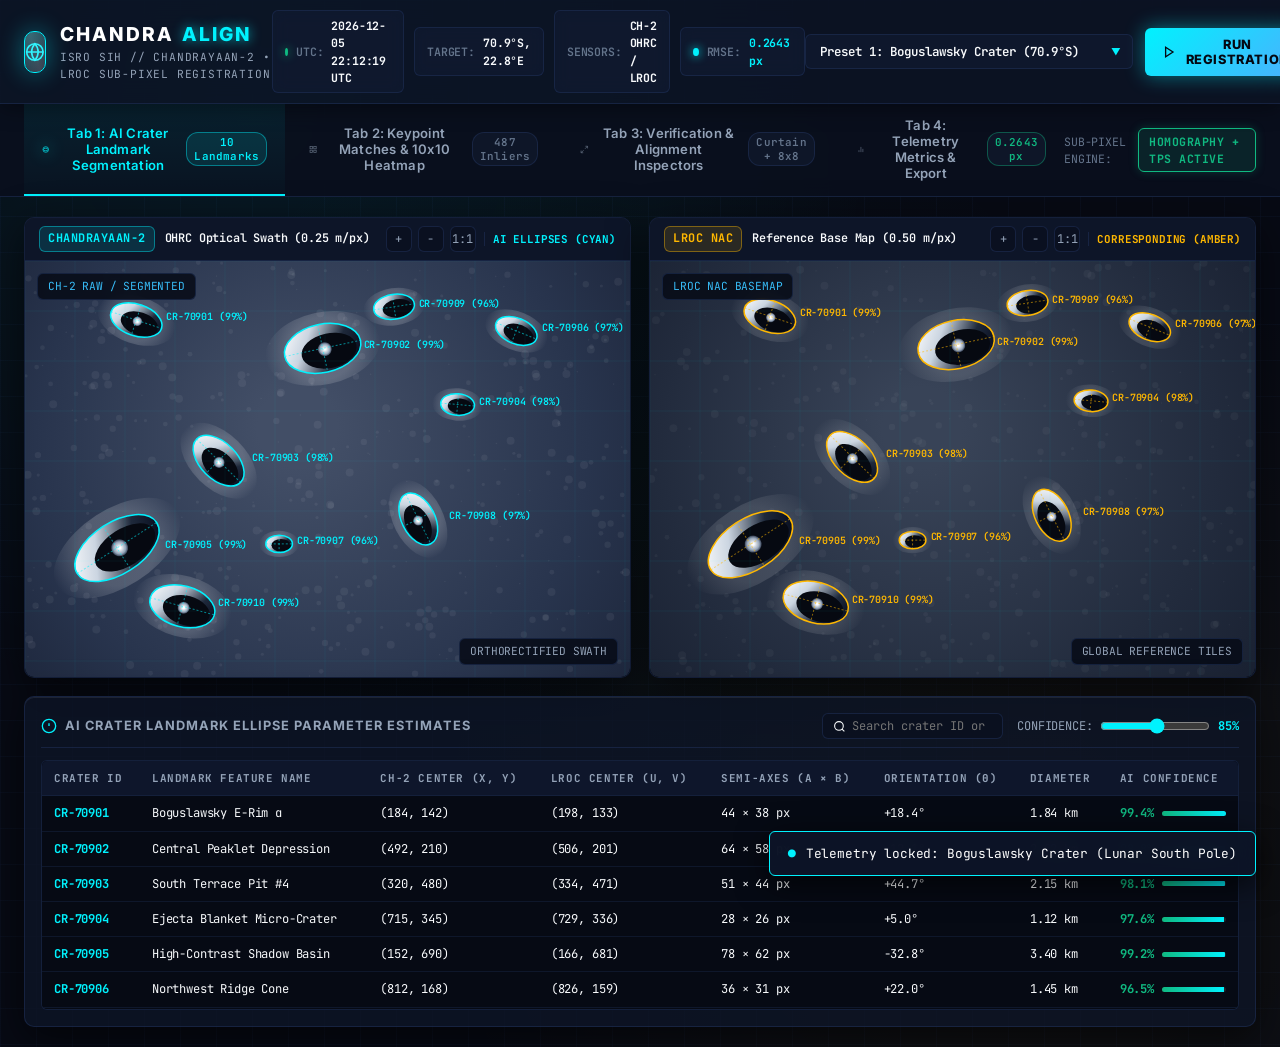
==== commit bdca7b3f: "first commit" ====
--- a/frontend/index.html
+++ b/frontend/index.html
@@ -7,7 +7,7 @@
   <link rel="stylesheet" href="css/style.css" />
   <link rel="preconnect" href="https://fonts.googleapis.com" />
   <link rel="preconnect" href="https://fonts.gstatic.com" crossorigin />
-  <link href="https://fonts.googleapis.com/css2?family=Inter:wght@400;500;600;700;800&family=JetBrains+Mono:wght@400;500;600;700&display=swap" rel="stylesheet" />
+  <link href="https://fonts.googleapis.com/css2?family=Inter:wght@400;500;600;700;800&family=JetBrains+Mono:wght@400;500;600;700;800&display=swap" rel="stylesheet" />
 </head>
 <body>
 
@@ -24,7 +24,7 @@
         </svg>
       </div>
       <div class="brand-titles">
-        <h1>Chandra<span>Align</span></h1>
+        <h1>CHANDRA<span>ALIGN</span></h1>
         <div class="brand-tagline">ISRO SIH // CHANDRAYAAN-2 &bull; LROC SUB-PIXEL REGISTRATION</div>
       </div>
     </div>
@@ -48,7 +48,7 @@
       </div>
 
       <div class="telemetry-chip">
-        <div class="pulse-dot"></div>
+        <div class="pulse-dot cyan"></div>
         <span class="chip-label">RMSE:</span>
         <span class="chip-value" style="color: var(--accent-cyan);" id="hdr-subpixel-rmse">0.2643 px</span>
       </div>
@@ -56,14 +56,16 @@
 
     <!-- Header Controls -->
     <div class="header-controls">
-      <select class="select-preset" id="select-lunar-preset">
-        <option value="boguslawsky_south_pole">Preset 1: Boguslawsky Crater (70.9°S)</option>
-        <option value="shackleton_rim">Preset 2: Shackleton Crater Rim (89.9°S)</option>
-        <option value="tycho_crater_rays">Preset 3: Tycho Central Peak (43.3°S)</option>
-      </select>
+      <div class="select-preset-wrapper">
+        <select class="select-preset" id="select-lunar-preset">
+          <option value="boguslawsky_south_pole">Preset 1: Boguslawsky Crater (70.9°S)</option>
+          <option value="shackleton_rim">Preset 2: Shackleton Crater Rim (89.9°S)</option>
+          <option value="tycho_crater_rays">Preset 3: Tycho Central Peak (43.3°S)</option>
+        </select>
+      </div>
 
       <button class="btn-primary" id="btn-run-registration">
-        <svg viewBox="0 0 24 24" width="16" height="16" fill="none" stroke="currentColor" stroke-width="2">
+        <svg viewBox="0 0 24 24" width="16" height="16" fill="none" stroke="currentColor" stroke-width="2.5">
           <polygon points="5 3 19 12 5 21 5 3"></polygon>
         </svg>
         RUN REGISTRATION
@@ -114,7 +116,7 @@
           <path d="M6 20v-6"></path>
         </svg>
         Tab 4: Telemetry Metrics & Export
-        <span class="badge-pill" style="color:var(--accent-emerald); border-color:var(--accent-emerald);">0.2643 px</span>
+        <span class="badge-pill" style="color:var(--accent-emerald); border-color:rgba(16,185,129,0.4);">0.2643 px</span>
       </button>
     </div>
 
@@ -142,7 +144,13 @@
               <span class="tag-ch2">CHANDRAYAAN-2</span>
               <span>OHRC Optical Swath (0.25 m/px)</span>
             </div>
-            <div style="color:var(--text-muted);">AI SEGMENTED ELLIPSES (CYAN)</div>
+            <div class="viewer-controls-cluster">
+              <button class="mini-tool-btn" id="btn-zoom-in-ch2" title="Zoom In">+</button>
+              <button class="mini-tool-btn" id="btn-zoom-out-ch2" title="Zoom Out">-</button>
+              <button class="mini-tool-btn" id="btn-zoom-reset-ch2" title="Reset Zoom">1:1</button>
+              <div style="width:1px; height:14px; background:var(--border-subtle); margin:0 2px;"></div>
+              <span style="color:var(--accent-cyan); font-weight:700; font-size:0.68rem;">AI ELLIPSES (CYAN)</span>
+            </div>
           </div>
           <div class="canvas-viewport">
             <canvas id="cvs-landmark-ch2"></canvas>
@@ -158,12 +166,18 @@
               <span class="tag-lroc">LROC NAC</span>
               <span>Reference Base Map (0.50 m/px)</span>
             </div>
-            <div style="color:var(--text-muted);">CORRESPONDING ELLIPSES (AMBER)</div>
+            <div class="viewer-controls-cluster">
+              <button class="mini-tool-btn" id="btn-zoom-in-lroc" title="Zoom In">+</button>
+              <button class="mini-tool-btn" id="btn-zoom-out-lroc" title="Zoom Out">-</button>
+              <button class="mini-tool-btn" id="btn-zoom-reset-lroc" title="Reset Zoom">1:1</button>
+              <div style="width:1px; height:14px; background:var(--border-subtle); margin:0 2px;"></div>
+              <span style="color:var(--accent-amber); font-weight:700; font-size:0.68rem;">CORRESPONDING (AMBER)</span>
+            </div>
           </div>
           <div class="canvas-viewport">
             <canvas id="cvs-landmark-lroc"></canvas>
-            <div class="canvas-hud-overlay">LROC NAC REFERENCE</div>
-            <div class="canvas-coords-overlay">GLOBAL BASEMAP TILES</div>
+            <div class="canvas-hud-overlay">LROC NAC BASEMAP</div>
+            <div class="canvas-coords-overlay">GLOBAL REFERENCE TILES</div>
           </div>
         </div>
       </div>
@@ -179,10 +193,18 @@
             </svg>
             AI Crater Landmark Ellipse Parameter Estimates
           </div>
-          <div class="hud-actions">
+          <div class="table-filter-bar">
+            <div class="search-input-box">
+              <svg viewBox="0 0 24 24" width="13" height="13" fill="none" stroke="currentColor" stroke-width="2">
+                <circle cx="11" cy="11" r="8"></circle>
+                <line x1="21" y1="21" x2="16.65" y2="16.65"></line>
+              </svg>
+              <input type="text" id="input-crater-search" placeholder="Search crater ID or name..." />
+            </div>
+
             <div style="display:flex; align-items:center; gap:8px; font-family:var(--font-mono); font-size:0.75rem; color:var(--text-secondary);">
-              <span>CONFIDENCE THRESHOLD:</span>
-              <input type="range" id="filter-confidence-slider" min="0.70" max="0.99" step="0.01" value="0.85" style="width:100px; accent-color:var(--accent-cyan);" />
+              <span>CONFIDENCE:</span>
+              <input type="range" id="filter-confidence-slider" min="0.70" max="0.99" step="0.01" value="0.85" style="width:110px; accent-color:var(--accent-cyan);" />
               <span id="filter-confidence-val" style="color:var(--accent-cyan); font-weight:bold;">85%</span>
             </div>
           </div>
@@ -233,10 +255,10 @@
           <div class="match-canvas-container">
             <canvas id="cvs-keypoint-matches"></canvas>
             <div class="canvas-hud-overlay">
-              <span style="color:var(--accent-cyan);">● CH-2</span> &nbsp;
-              <span style="color:var(--accent-emerald);">─ INLIER RAY</span> &nbsp;
-              <span style="color:var(--accent-crimson);">─ OUTLIER</span> &nbsp;
-              <span style="color:var(--accent-amber);">● LROC</span>
+              <span style="color:var(--accent-cyan); font-weight:bold;">● CH-2</span> &nbsp;
+              <span style="color:var(--accent-emerald); font-weight:bold;">─ INLIER RAY</span> &nbsp;
+              <span style="color:var(--accent-crimson); font-weight:bold;">─ OUTLIER</span> &nbsp;
+              <span style="color:var(--accent-amber); font-weight:bold;">● LROC</span>
             </div>
           </div>
         </div>
@@ -254,7 +276,7 @@
               </svg>
               10x10 ANMS Spatial Uniformity Heatmap
             </div>
-            <div style="font-family:var(--font-mono); font-size:0.75rem; color:var(--accent-emerald);">
+            <div style="font-family:var(--font-mono); font-size:0.75rem; color:var(--accent-emerald); font-weight:700;">
               U = 0.9972 (UNIFORM)
             </div>
           </div>
@@ -268,12 +290,12 @@
             <div id="anms-grid-container"></div>
 
             <div class="heatmap-legend">
-              <span style="color:#64748B;">SPARSE (1-3)</span>
+              <span style="color:#64748B; font-weight:600;">SPARSE (1-3)</span>
               <div class="legend-ramp"></div>
-              <span style="color:var(--accent-amber);">DENSE (7+)</span>
-            </div>
-
-            <div style="font-family:var(--font-mono); font-size:0.75rem; color:var(--text-cyan); background:#080D1A; padding:8px 12px; border-radius:var(--radius-sm); border:1px solid var(--border-subtle);" id="anms-hover-info">
+              <span style="color:var(--accent-amber); font-weight:600;">DENSE (7+)</span>
+            </div>
+
+            <div style="font-family:var(--font-mono); font-size:0.75rem; color:var(--text-cyan); background:#060A14; padding:8px 12px; border-radius:var(--radius-sm); border:1px solid var(--border-subtle);" id="anms-hover-info">
               Hover over a sector cell or click to filter match vectors.
             </div>
           </div>
@@ -299,7 +321,7 @@
         <div style="display:flex; align-items:center; gap:16px;">
           <!-- Micro-step Nudge Controls for sub-pixel inspection -->
           <div style="display:flex; align-items:center; gap:6px; font-family:var(--font-mono); font-size:0.75rem; color:var(--text-secondary);">
-            <span>NUDGE:</span>
+            <span style="font-weight:700;">NUDGE:</span>
             <button class="control-btn-icon" id="btn-nudge-left" title="Nudge X -0.1px">◀</button>
             <button class="control-btn-icon" id="btn-nudge-right" title="Nudge X +0.1px">▶</button>
             <button class="control-btn-icon" id="btn-nudge-up" title="Nudge Y -0.1px">▲</button>
@@ -314,7 +336,7 @@
             <div class="toggle-switch" id="switch-diff-knob">
               <div class="toggle-switch-knob"></div>
             </div>
-            <span>DIFFERENCE BLEND</span>
+            <span style="font-weight:700;">DIFFERENCE BLEND</span>
           </label>
         </div>
       </div>
@@ -335,12 +357,12 @@
          ==================================================================== -->
     <section class="tab-pane" id="pane-tab-telemetry">
       <!-- 4 Primary KPI Cards -->
-      <div class="grid-4col" style="margin-bottom: 20px;">
+      <div class="grid-4col" style="margin-bottom: 18px;">
         <!-- Card 1: RMSE -->
         <div class="metric-kpi-card">
           <div class="kpi-title">
             <span>Sub-Pixel Registration RMSE</span>
-            <span style="color:var(--accent-cyan);">TARGET: &lt;0.5 px</span>
+            <span style="color:var(--accent-cyan); font-weight:700;">TARGET: &lt;0.5 px</span>
           </div>
           <div class="kpi-value cyan" id="kpi-rmse-px">0.2643 px</div>
           <div class="kpi-subtext" id="kpi-rmse-meters">≈ 0.0661 m ground resolution</div>
@@ -350,7 +372,7 @@
         <div class="metric-kpi-card emerald">
           <div class="kpi-title">
             <span>ANMS Spatial Uniformity Index</span>
-            <span style="color:var(--accent-emerald);">U &ge; 0.95</span>
+            <span style="color:var(--accent-emerald); font-weight:700;">U &ge; 0.95</span>
           </div>
           <div class="kpi-value emerald" id="kpi-uniformity">0.9972</div>
           <div class="kpi-subtext">Optimal 100-sector coverage</div>
@@ -360,7 +382,7 @@
         <div class="metric-kpi-card">
           <div class="kpi-title">
             <span>RANSAC Inlier Ratio</span>
-            <span style="color:var(--accent-cyan);">PASS</span>
+            <span style="color:var(--accent-cyan); font-weight:700;">PASS</span>
           </div>
           <div class="kpi-value cyan" id="kpi-inlier-ratio">95.74%</div>
           <div class="kpi-subtext" id="kpi-inlier-count">487 / 509 match vectors</div>
@@ -370,7 +392,7 @@
         <div class="metric-kpi-card amber">
           <div class="kpi-title">
             <span>Structural Similarity (SSIM)</span>
-            <span style="color:var(--accent-amber);">POST-REG</span>
+            <span style="color:var(--accent-amber); font-weight:700;">POST-REG</span>
           </div>
           <div class="kpi-value amber" id="kpi-ssim">0.8739</div>
           <div class="kpi-subtext" id="kpi-ssim-gain">Pre: 0.5421 (+33.18%)</div>
@@ -378,7 +400,7 @@
       </div>
 
       <!-- Secondary Telemetry Grid: Transformation Matrix & Pipeline Latency -->
-      <div class="grid-2col" style="margin-bottom: 20px;">
+      <div class="grid-2col" style="margin-bottom: 18px;">
         <!-- Homography Transformation Matrix -->
         <div class="hud-panel">
           <div class="hud-header">
@@ -401,9 +423,9 @@
           </div>
 
           <div class="matrix-display" id="homography-matrix-grid">
-            <div>0.999824</div><div>-0.000733</div><div>-14.2810</div>
-            <div>0.000733</div><div>0.999824</div><div>8.91400</div>
-            <div>0.000000</div><div>-0.000000</div><div>1.000000</div>
+            <div class="matrix-cell">0.999824</div><div class="matrix-cell">-0.000733</div><div class="matrix-cell">-14.2810</div>
+            <div class="matrix-cell">0.000733</div><div class="matrix-cell">0.999824</div><div class="matrix-cell">8.91400</div>
+            <div class="matrix-cell">0.000000</div><div class="matrix-cell">-0.000000</div><div class="matrix-cell">1.000000</div>
           </div>
         </div>
 
@@ -417,23 +439,23 @@
               </svg>
               Pipeline Latency Breakdown (162 ms Total)
             </div>
-            <div style="font-family:var(--font-mono); font-size:0.75rem; color:var(--accent-emerald);" id="kpi-latency-total">
+            <div style="font-family:var(--font-mono); font-size:0.75rem; color:var(--accent-emerald); font-weight:700;" id="kpi-latency-total">
               162 ms
             </div>
           </div>
 
           <div class="latency-bar-container">
-            <div class="latency-slice" id="lat-seg" style="width: 29.6%; background: #00F0FF;" title="Crater Segmentation (48ms)"></div>
+            <div class="latency-slice" id="lat-seg" style="width: 29.6%; background: #00F2FE;" title="Crater Segmentation (48ms)"></div>
             <div class="latency-slice" id="lat-feat" style="width: 38.3%; background: #0284C7;" title="Feature Extraction (62ms)"></div>
-            <div class="latency-slice" id="lat-anms" style="width: 11.1%; background: #00E676;" title="ANMS Suppression (18ms)"></div>
-            <div class="latency-slice" id="lat-homo" style="width: 21.0%; background: #FFB300;" title="Sub-Pixel Homography (34ms)"></div>
+            <div class="latency-slice" id="lat-anms" style="width: 11.1%; background: #10B981;" title="ANMS Suppression (18ms)"></div>
+            <div class="latency-slice" id="lat-homo" style="width: 21.0%; background: #FFB800;" title="Sub-Pixel Homography (34ms)"></div>
           </div>
 
           <div class="latency-legend">
-            <div><span style="color:#00F0FF;">■</span> Crater Segmentation: <strong id="lat-seg-val">48ms</strong></div>
+            <div><span style="color:#00F2FE;">■</span> Crater Segmentation: <strong id="lat-seg-val">48ms</strong></div>
             <div><span style="color:#0284C7;">■</span> Feature Extraction: <strong id="lat-feat-val">62ms</strong></div>
-            <div><span style="color:#00E676;">■</span> ANMS Suppression: <strong id="lat-anms-val">18ms</strong></div>
-            <div><span style="color:#FFB300;">■</span> Sub-Pixel Homography: <strong id="lat-homo-val">34ms</strong></div>
+            <div><span style="color:#10B981;">■</span> ANMS Suppression: <strong id="lat-anms-val">18ms</strong></div>
+            <div><span style="color:#FFB800;">■</span> Sub-Pixel Homography: <strong id="lat-homo-val">34ms</strong></div>
           </div>
         </div>
       </div>
--- a/frontend/css/style.css
+++ b/frontend/css/style.css
@@ -1,45 +1,46 @@
 /* ==========================================================================
-   ChandraAlign - ISRO Mission Control Lunar Registration Theme
-   Background: #0B0F19 | Accents: Neon Cyan (#00F0FF), Amber (#FFB300), Emerald (#00E676)
+   ChandraAlign - Next-Gen ISRO Mission Control Lunar Registration Theme
+   Deep Space: #070A14 | Accents: Neon Cyan (#00F2FE), Amber (#FFB800), Emerald (#10B981)
    ========================================================================== */
 
 :root {
-  --bg-space: #0B0F19;
-  --bg-card: #111728;
-  --bg-card-hover: #162038;
-  --bg-panel: #0E1422;
-  --bg-glass: rgba(17, 23, 40, 0.75);
-  --border-subtle: #1C2744;
-  --border-glow: rgba(0, 240, 255, 0.35);
-  --border-amber-glow: rgba(255, 179, 0, 0.4);
-
-  --accent-cyan: #00F0FF;
-  --accent-cyan-dim: rgba(0, 240, 255, 0.15);
-  --accent-cyan-glow: 0 0 12px rgba(0, 240, 255, 0.5);
-
-  --accent-amber: #FFB300;
-  --accent-amber-dim: rgba(255, 179, 0, 0.15);
-
-  --accent-emerald: #00E676;
-  --accent-emerald-dim: rgba(0, 230, 118, 0.15);
-
-  --accent-crimson: #FF3D71;
-  --accent-crimson-dim: rgba(255, 61, 113, 0.15);
-
-  --text-primary: #FFFFFF;
+  --bg-deep-space: #070A14;
+  --bg-panel: rgba(13, 21, 39, 0.78);
+  --bg-panel-solid: #0D1527;
+  --bg-card: rgba(18, 28, 51, 0.65);
+  --bg-card-hover: rgba(26, 40, 72, 0.85);
+  --bg-input: #0A101F;
+
+  --border-subtle: rgba(30, 48, 86, 0.6);
+  --border-active: rgba(0, 242, 254, 0.5);
+  --border-cyan-glow: 0 0 16px rgba(0, 242, 254, 0.35);
+  --border-amber-glow: 0 0 16px rgba(255, 184, 0, 0.35);
+
+  --accent-cyan: #00F2FE;
+  --accent-cyan-bright: #38E1FF;
+  --accent-cyan-dim: rgba(0, 242, 254, 0.12);
+  --accent-amber: #FFB800;
+  --accent-amber-dim: rgba(255, 184, 0, 0.12);
+  --accent-emerald: #10B981;
+  --accent-emerald-dim: rgba(16, 185, 129, 0.12);
+  --accent-crimson: #FF385C;
+  --accent-crimson-dim: rgba(255, 56, 92, 0.12);
+
+  --text-primary: #F8FAFC;
   --text-secondary: #94A3B8;
   --text-muted: #64748B;
   --text-cyan: #38BDF8;
   --text-amber: #FCD34D;
   --text-emerald: #4ADE80;
 
-  --font-mono: 'JetBrains Mono', 'Fira Code', 'Space Mono', ui-monospace, monospace;
+  --font-mono: 'JetBrains Mono', 'Fira Code', ui-monospace, monospace;
   --font-sans: 'Inter', -apple-system, BlinkMacSystemFont, 'Segoe UI', Roboto, sans-serif;
 
-  --shadow-hud: 0 8px 32px 0 rgba(0, 0, 0, 0.5);
-  --radius-sm: 4px;
-  --radius-md: 8px;
-  --radius-lg: 12px;
+  --shadow-glass: 0 12px 40px rgba(0, 0, 0, 0.6), inset 0 1px 0 rgba(255, 255, 255, 0.08);
+  --shadow-glow-cyan: 0 0 24px rgba(0, 242, 254, 0.4);
+  --radius-sm: 6px;
+  --radius-md: 10px;
+  --radius-lg: 16px;
 }
 
 * {
@@ -49,13 +50,14 @@
 }
 
 body {
-  background-color: var(--bg-space);
+  background-color: var(--bg-deep-space);
   background-image: 
-    radial-gradient(circle at 15% 15%, rgba(0, 240, 255, 0.04) 0%, transparent 40%),
-    radial-gradient(circle at 85% 85%, rgba(255, 179, 0, 0.03) 0%, transparent 40%),
-    linear-gradient(rgba(28, 39, 68, 0.15) 1px, transparent 1px),
-    linear-gradient(90deg, rgba(28, 39, 68, 0.15) 1px, transparent 1px);
-  background-size: 100% 100%, 100% 100%, 40px 40px, 40px 40px;
+    radial-gradient(circle at 20% 10%, rgba(0, 242, 254, 0.07) 0%, transparent 45%),
+    radial-gradient(circle at 80% 80%, rgba(255, 184, 0, 0.05) 0%, transparent 45%),
+    radial-gradient(circle at 50% 50%, rgba(16, 185, 129, 0.03) 0%, transparent 60%),
+    linear-gradient(rgba(30, 48, 86, 0.12) 1px, transparent 1px),
+    linear-gradient(90deg, rgba(30, 48, 86, 0.12) 1px, transparent 1px);
+  background-size: 100% 100%, 100% 100%, 100% 100%, 36px 36px, 36px 36px;
   color: var(--text-primary);
   font-family: var(--font-sans);
   min-height: 100vh;
@@ -63,6 +65,7 @@
   flex-direction: column;
   overflow-x: hidden;
   line-height: 1.5;
+  letter-spacing: -0.01em;
 }
 
 /* Custom Scrollbars */
@@ -71,10 +74,10 @@
   height: 6px;
 }
 ::-webkit-scrollbar-track {
-  background: var(--bg-panel);
+  background: #080D1A;
 }
 ::-webkit-scrollbar-thumb {
-  background: var(--border-subtle);
+  background: #1E2D4A;
   border-radius: var(--radius-sm);
 }
 ::-webkit-scrollbar-thumb:hover {
@@ -87,44 +90,64 @@
 .header-mission-control {
   background: var(--bg-panel);
   border-bottom: 1px solid var(--border-subtle);
-  padding: 12px 24px;
+  padding: 10px 24px;
   display: flex;
   align-items: center;
   justify-content: space-between;
   position: sticky;
   top: 0;
   z-index: 100;
-  backdrop-filter: blur(12px);
+  backdrop-filter: blur(16px);
+  box-shadow: 0 4px 20px rgba(0, 0, 0, 0.4);
 }
 
 .brand-section {
   display: flex;
   align-items: center;
-  gap: 16px;
+  gap: 14px;
 }
 
 .brand-logo-badge {
   display: flex;
   align-items: center;
   justify-content: center;
-  width: 44px;
-  height: 44px;
-  background: linear-gradient(135deg, rgba(0, 240, 255, 0.2), rgba(17, 23, 40, 0.9));
-  border: 1px solid var(--accent-cyan);
+  width: 42px;
+  height: 42px;
+  background: linear-gradient(135deg, rgba(0, 242, 254, 0.25), rgba(13, 21, 39, 0.9));
+  border: 1.5px solid var(--accent-cyan);
   border-radius: var(--radius-md);
-  box-shadow: var(--accent-cyan-glow);
+  box-shadow: var(--shadow-glow-cyan);
+  position: relative;
+  overflow: hidden;
+}
+
+.brand-logo-badge::after {
+  content: '';
+  position: absolute;
+  top: -50%;
+  left: -50%;
+  width: 200%;
+  height: 200%;
+  background: linear-gradient(45deg, transparent, rgba(255, 255, 255, 0.2), transparent);
+  transform: rotate(30deg);
+  animation: shine 4s infinite linear;
+}
+
+@keyframes shine {
+  0% { transform: translate(-100%, -100%) rotate(30deg); }
+  20%, 100% { transform: translate(100%, 100%) rotate(30deg); }
 }
 
 .brand-logo-badge svg {
-  width: 26px;
-  height: 26px;
+  width: 24px;
+  height: 24px;
   color: var(--accent-cyan);
 }
 
 .brand-titles h1 {
-  font-size: 1.25rem;
-  font-weight: 700;
-  letter-spacing: 1.5px;
+  font-size: 1.2rem;
+  font-weight: 800;
+  letter-spacing: 2px;
   text-transform: uppercase;
   color: #fff;
   display: flex;
@@ -134,20 +157,20 @@
 
 .brand-titles h1 span {
   color: var(--accent-cyan);
-  text-shadow: 0 0 8px rgba(0, 240, 255, 0.6);
+  text-shadow: 0 0 12px rgba(0, 242, 254, 0.7);
 }
 
 .brand-tagline {
-  font-size: 0.75rem;
+  font-size: 0.7rem;
   color: var(--text-secondary);
   font-family: var(--font-mono);
-  letter-spacing: 0.5px;
+  letter-spacing: 0.8px;
 }
 
 .mission-badges-cluster {
   display: flex;
   align-items: center;
-  gap: 12px;
+  gap: 10px;
 }
 
 .telemetry-chip {
@@ -159,7 +182,14 @@
   border: 1px solid var(--border-subtle);
   border-radius: var(--radius-sm);
   font-family: var(--font-mono);
-  font-size: 0.75rem;
+  font-size: 0.72rem;
+  backdrop-filter: blur(8px);
+  transition: all 0.2s ease;
+}
+
+.telemetry-chip:hover {
+  border-color: var(--border-active);
+  background: var(--bg-card-hover);
 }
 
 .telemetry-chip .pulse-dot {
@@ -167,34 +197,39 @@
   height: 8px;
   border-radius: 50%;
   background: var(--accent-emerald);
-  box-shadow: 0 0 8px var(--accent-emerald);
+  box-shadow: 0 0 10px var(--accent-emerald);
   animation: pulse-glow 2s infinite ease-in-out;
 }
 
-.telemetry-chip .pulse-dot.amber {
-  background: var(--accent-amber);
-  box-shadow: 0 0 8px var(--accent-amber);
+.telemetry-chip .pulse-dot.cyan {
+  background: var(--accent-cyan);
+  box-shadow: 0 0 10px var(--accent-cyan);
 }
 
 .telemetry-chip .chip-label {
   color: var(--text-muted);
   text-transform: uppercase;
+  font-weight: 600;
 }
 
 .telemetry-chip .chip-value {
   color: var(--text-primary);
-  font-weight: 600;
+  font-weight: 700;
 }
 
 @keyframes pulse-glow {
   0%, 100% { transform: scale(1); opacity: 1; }
-  50% { transform: scale(1.25); opacity: 0.6; }
+  50% { transform: scale(1.3); opacity: 0.5; }
 }
 
 .header-controls {
   display: flex;
   align-items: center;
   gap: 12px;
+}
+
+.select-preset-wrapper {
+  position: relative;
 }
 
 .select-preset {
@@ -202,41 +237,59 @@
   border: 1px solid var(--border-subtle);
   color: var(--text-primary);
   font-family: var(--font-mono);
-  font-size: 0.8rem;
-  padding: 8px 12px;
+  font-size: 0.78rem;
+  font-weight: 600;
+  padding: 8px 14px;
   border-radius: var(--radius-sm);
   outline: none;
   cursor: pointer;
   transition: all 0.2s ease;
+  appearance: none;
+  padding-right: 32px;
+}
+
+.select-preset-wrapper::after {
+  content: '▼';
+  font-size: 0.6rem;
+  color: var(--accent-cyan);
+  position: absolute;
+  right: 12px;
+  top: 50%;
+  transform: translateY(-50%);
+  pointer-events: none;
 }
 
 .select-preset:hover, .select-preset:focus {
   border-color: var(--accent-cyan);
-  box-shadow: 0 0 8px rgba(0, 240, 255, 0.2);
+  box-shadow: var(--border-cyan-glow);
 }
 
 .btn-primary {
   display: flex;
   align-items: center;
   gap: 8px;
-  background: linear-gradient(135deg, #00F0FF, #0099FF);
+  background: linear-gradient(135deg, #00F2FE 0%, #4FACFE 100%);
   border: none;
-  color: #070B14;
+  color: #040812;
   font-family: var(--font-sans);
-  font-weight: 700;
-  font-size: 0.82rem;
-  letter-spacing: 0.5px;
-  padding: 9px 16px;
+  font-weight: 800;
+  font-size: 0.8rem;
+  letter-spacing: 0.6px;
+  padding: 9px 18px;
   border-radius: var(--radius-sm);
   cursor: pointer;
-  box-shadow: 0 0 15px rgba(0, 240, 255, 0.4);
-  transition: all 0.2s ease;
+  box-shadow: 0 0 20px rgba(0, 242, 254, 0.45);
+  transition: all 0.2s cubic-bezier(0.4, 0, 0.2, 1);
   text-transform: uppercase;
 }
 
 .btn-primary:hover {
-  transform: translateY(-1px);
-  box-shadow: 0 0 22px rgba(0, 240, 255, 0.7);
+  transform: translateY(-1.5px);
+  box-shadow: 0 0 30px rgba(0, 242, 254, 0.75);
+}
+
+.btn-primary:active {
+  transform: translateY(0);
 }
 
 .btn-secondary {
@@ -247,7 +300,8 @@
   border: 1px solid var(--border-subtle);
   color: var(--text-primary);
   font-family: var(--font-mono);
-  font-size: 0.8rem;
+  font-size: 0.78rem;
+  font-weight: 600;
   padding: 8px 14px;
   border-radius: var(--radius-sm);
   cursor: pointer;
@@ -257,79 +311,83 @@
 .btn-secondary:hover {
   border-color: var(--accent-cyan);
   color: var(--accent-cyan);
+  box-shadow: 0 0 12px rgba(0, 242, 254, 0.2);
 }
 
 /* ==========================================================================
    Navigation Bar (4 Tabs)
    ========================================================================== */
 .navigation-bar {
-  background: rgba(14, 20, 34, 0.95);
+  background: rgba(10, 16, 30, 0.92);
   border-bottom: 1px solid var(--border-subtle);
   padding: 0 24px;
   display: flex;
   align-items: center;
   justify-content: space-between;
+  backdrop-filter: blur(12px);
 }
 
 .tab-buttons {
   display: flex;
-  gap: 4px;
+  gap: 6px;
 }
 
 .tab-btn {
   display: flex;
   align-items: center;
   gap: 10px;
-  padding: 14px 20px;
+  padding: 13px 18px;
   background: transparent;
   border: none;
   border-bottom: 2px solid transparent;
   color: var(--text-secondary);
   font-family: var(--font-sans);
-  font-size: 0.85rem;
+  font-size: 0.82rem;
   font-weight: 600;
-  letter-spacing: 0.3px;
+  letter-spacing: 0.2px;
   cursor: pointer;
   transition: all 0.2s ease;
   position: relative;
 }
 
 .tab-btn svg {
-  width: 18px;
-  height: 18px;
-  opacity: 0.7;
+  width: 17px;
+  height: 17px;
+  opacity: 0.65;
+  transition: all 0.2s ease;
 }
 
 .tab-btn:hover {
   color: var(--text-primary);
-  background: rgba(255, 255, 255, 0.02);
+  background: rgba(255, 255, 255, 0.03);
 }
 
 .tab-btn.active {
   color: var(--accent-cyan);
   border-bottom: 2px solid var(--accent-cyan);
-  background: rgba(0, 240, 255, 0.05);
+  background: linear-gradient(180deg, rgba(0, 242, 254, 0.08) 0%, rgba(0, 242, 254, 0.02) 100%);
 }
 
 .tab-btn.active svg {
   opacity: 1;
   color: var(--accent-cyan);
-  filter: drop-shadow(0 0 6px var(--accent-cyan));
+  filter: drop-shadow(0 0 8px var(--accent-cyan));
 }
 
 .tab-btn .badge-pill {
   font-family: var(--font-mono);
   font-size: 0.68rem;
-  padding: 2px 6px;
-  border-radius: 10px;
-  background: var(--bg-card);
+  padding: 2px 7px;
+  border-radius: 12px;
+  background: #0E1628;
   border: 1px solid var(--border-subtle);
   color: var(--text-muted);
 }
 
 .tab-btn.active .badge-pill {
-  border-color: var(--accent-cyan);
-  color: var(--accent-cyan);
+  border-color: rgba(0, 242, 254, 0.4);
+  color: var(--accent-cyan);
+  background: rgba(0, 242, 254, 0.1);
 }
 
 .system-status-indicator {
@@ -337,17 +395,19 @@
   align-items: center;
   gap: 10px;
   font-family: var(--font-mono);
-  font-size: 0.75rem;
+  font-size: 0.72rem;
   color: var(--text-muted);
 }
 
 .mode-badge {
-  padding: 3px 8px;
+  padding: 4px 10px;
   border-radius: var(--radius-sm);
   background: var(--accent-emerald-dim);
   border: 1px solid var(--accent-emerald);
   color: var(--accent-emerald);
-  font-weight: 600;
+  font-weight: 700;
+  letter-spacing: 0.5px;
+  box-shadow: 0 0 10px rgba(16, 185, 129, 0.25);
 }
 
 /* ==========================================================================
@@ -356,14 +416,14 @@
 .main-container {
   flex: 1;
   padding: 20px 24px;
-  max-width: 1720px;
+  max-width: 1760px;
   width: 100%;
   margin: 0 auto;
 }
 
 .tab-pane {
   display: none;
-  animation: fadeIn 0.25s ease forwards;
+  animation: fadeIn 0.2s ease forwards;
 }
 
 .tab-pane.active {
@@ -371,7 +431,7 @@
 }
 
 @keyframes fadeIn {
-  from { opacity: 0; transform: translateY(4px); }
+  from { opacity: 0; transform: translateY(6px); }
   to { opacity: 1; transform: translateY(0); }
 }
 
@@ -379,34 +439,29 @@
 .grid-2col {
   display: grid;
   grid-template-columns: 1fr 1fr;
-  gap: 20px;
-}
-
-.grid-3col {
-  display: grid;
-  grid-template-columns: repeat(3, 1fr);
-  gap: 20px;
+  gap: 18px;
 }
 
 .grid-4col {
   display: grid;
   grid-template-columns: repeat(4, 1fr);
-  gap: 20px;
-}
-
-/* Telemetry Card Panels */
+  gap: 18px;
+}
+
+/* Modern Glass HUD Panel */
 .hud-panel {
-  background: var(--bg-card);
+  background: var(--bg-panel);
   border: 1px solid var(--border-subtle);
   border-radius: var(--radius-md);
   padding: 16px;
   position: relative;
-  box-shadow: var(--shadow-hud);
-  transition: border-color 0.2s ease;
+  box-shadow: var(--shadow-glass);
+  backdrop-filter: blur(14px);
+  transition: all 0.2s ease;
 }
 
 .hud-panel:hover {
-  border-color: rgba(0, 240, 255, 0.25);
+  border-color: rgba(0, 242, 254, 0.3);
 }
 
 .hud-header {
@@ -415,11 +470,11 @@
   justify-content: space-between;
   margin-bottom: 12px;
   padding-bottom: 8px;
-  border-bottom: 1px solid rgba(28, 39, 68, 0.7);
+  border-bottom: 1px solid rgba(30, 48, 86, 0.6);
 }
 
 .hud-title {
-  font-size: 0.82rem;
+  font-size: 0.8rem;
   font-weight: 700;
   letter-spacing: 1px;
   text-transform: uppercase;
@@ -438,7 +493,7 @@
 .hud-actions {
   display: flex;
   align-items: center;
-  gap: 8px;
+  gap: 10px;
 }
 
 /* ==========================================================================
@@ -447,59 +502,91 @@
 .canvas-viewers-wrapper {
   display: grid;
   grid-template-columns: 1fr 1fr;
-  gap: 16px;
-  margin-bottom: 20px;
+  gap: 18px;
+  margin-bottom: 18px;
 }
 
 .viewer-box {
-  background: #060911;
+  background: #050811;
   border: 1px solid var(--border-subtle);
   border-radius: var(--radius-md);
   overflow: hidden;
   display: flex;
   flex-direction: column;
+  box-shadow: var(--shadow-glass);
 }
 
 .viewer-toolbar {
-  background: #0E1526;
-  padding: 8px 12px;
+  background: rgba(14, 23, 42, 0.95);
+  padding: 8px 14px;
   display: flex;
   align-items: center;
   justify-content: space-between;
   border-bottom: 1px solid var(--border-subtle);
   font-family: var(--font-mono);
-  font-size: 0.75rem;
+  font-size: 0.74rem;
 }
 
 .viewer-label {
   display: flex;
   align-items: center;
-  gap: 8px;
+  gap: 10px;
   font-weight: 600;
 }
 
 .tag-ch2 {
   color: var(--accent-cyan);
   background: var(--accent-cyan-dim);
-  border: 1px solid rgba(0, 240, 255, 0.3);
-  padding: 2px 6px;
-  border-radius: var(--radius-sm);
+  border: 1px solid rgba(0, 242, 254, 0.4);
+  padding: 3px 8px;
+  border-radius: var(--radius-sm);
+  font-weight: 700;
+  letter-spacing: 0.5px;
 }
 
 .tag-lroc {
   color: var(--accent-amber);
   background: var(--accent-amber-dim);
-  border: 1px solid rgba(255, 179, 0, 0.3);
-  padding: 2px 6px;
-  border-radius: var(--radius-sm);
+  border: 1px solid rgba(255, 184, 0, 0.4);
+  padding: 3px 8px;
+  border-radius: var(--radius-sm);
+  font-weight: 700;
+  letter-spacing: 0.5px;
+}
+
+.viewer-controls-cluster {
+  display: flex;
+  align-items: center;
+  gap: 6px;
+}
+
+.mini-tool-btn {
+  background: #0A1020;
+  border: 1px solid var(--border-subtle);
+  color: var(--text-secondary);
+  width: 26px;
+  height: 26px;
+  border-radius: var(--radius-sm);
+  display: flex;
+  align-items: center;
+  justify-content: center;
+  font-size: 0.75rem;
+  font-family: var(--font-mono);
+  cursor: pointer;
+  transition: all 0.15s ease;
+}
+
+.mini-tool-btn:hover {
+  border-color: var(--accent-cyan);
+  color: var(--accent-cyan);
 }
 
 .canvas-viewport {
   position: relative;
   width: 100%;
-  aspect-ratio: 1 / 1;
+  aspect-ratio: 16 / 11;
   max-height: 480px;
-  background: #03060C;
+  background: #02050B;
   overflow: hidden;
   cursor: crosshair;
 }
@@ -512,78 +599,108 @@
 
 .canvas-hud-overlay {
   position: absolute;
-  top: 10px;
-  left: 10px;
-  background: rgba(11, 15, 25, 0.85);
-  border: 1px solid var(--border-subtle);
-  padding: 4px 8px;
+  top: 12px;
+  left: 12px;
+  background: rgba(7, 12, 23, 0.88);
+  border: 1px solid var(--border-subtle);
+  padding: 4px 10px;
   border-radius: var(--radius-sm);
   font-family: var(--font-mono);
   font-size: 0.7rem;
   color: var(--text-cyan);
   pointer-events: none;
+  backdrop-filter: blur(8px);
 }
 
 .canvas-coords-overlay {
   position: absolute;
-  bottom: 10px;
-  right: 10px;
-  background: rgba(11, 15, 25, 0.85);
-  border: 1px solid var(--border-subtle);
-  padding: 4px 8px;
+  bottom: 12px;
+  right: 12px;
+  background: rgba(7, 12, 23, 0.88);
+  border: 1px solid var(--border-subtle);
+  padding: 4px 10px;
   border-radius: var(--radius-sm);
   font-family: var(--font-mono);
   font-size: 0.7rem;
   color: var(--text-secondary);
   pointer-events: none;
-}
-
-/* Crater Metadata Table */
+  backdrop-filter: blur(8px);
+}
+
+/* Crater Metadata Table Panel */
+.table-filter-bar {
+  display: flex;
+  align-items: center;
+  gap: 14px;
+}
+
+.search-input-box {
+  display: flex;
+  align-items: center;
+  gap: 6px;
+  background: var(--bg-input);
+  border: 1px solid var(--border-subtle);
+  border-radius: var(--radius-sm);
+  padding: 4px 10px;
+  font-family: var(--font-mono);
+  font-size: 0.75rem;
+}
+
+.search-input-box input {
+  background: transparent;
+  border: none;
+  color: #fff;
+  outline: none;
+  font-family: var(--font-mono);
+  font-size: 0.75rem;
+  width: 140px;
+}
+
 .table-container {
-  max-height: 260px;
+  max-height: 250px;
   overflow-y: auto;
   border: 1px solid var(--border-subtle);
   border-radius: var(--radius-sm);
-  background: #080D18;
+  background: #060A14;
 }
 
 .telemetry-table {
   width: 100%;
   border-collapse: collapse;
   font-family: var(--font-mono);
-  font-size: 0.78rem;
+  font-size: 0.76rem;
   text-align: left;
 }
 
 .telemetry-table th {
-  background: #0F172A;
+  background: #0E162B;
   color: var(--text-secondary);
-  padding: 10px 12px;
+  padding: 9px 12px;
   position: sticky;
   top: 0;
   z-index: 2;
   border-bottom: 1px solid var(--border-subtle);
-  font-weight: 600;
+  font-weight: 700;
   text-transform: uppercase;
-  font-size: 0.7rem;
-  letter-spacing: 0.5px;
+  font-size: 0.68rem;
+  letter-spacing: 0.6px;
 }
 
 .telemetry-table td {
   padding: 8px 12px;
-  border-bottom: 1px solid rgba(28, 39, 68, 0.4);
+  border-bottom: 1px solid rgba(30, 48, 86, 0.35);
   color: var(--text-primary);
-  transition: background 0.15s ease;
+  transition: all 0.15s ease;
 }
 
 .telemetry-table tr:hover td {
-  background: rgba(0, 240, 255, 0.08);
+  background: rgba(0, 242, 254, 0.08);
   color: var(--accent-cyan);
 }
 
 .telemetry-table tr.selected td {
-  background: rgba(0, 240, 255, 0.15);
-  border-left: 2px solid var(--accent-cyan);
+  background: rgba(0, 242, 254, 0.18);
+  border-left: 3px solid var(--accent-cyan);
 }
 
 .conf-bar-cell {
@@ -594,30 +711,30 @@
 
 .conf-mini-bar {
   flex: 1;
-  height: 4px;
+  height: 5px;
   background: rgba(255, 255, 255, 0.1);
-  border-radius: 2px;
+  border-radius: 3px;
   overflow: hidden;
 }
 
 .conf-mini-fill {
   height: 100%;
-  background: var(--accent-emerald);
+  background: linear-gradient(90deg, #10B981, #00F2FE);
 }
 
 /* ==========================================================================
-   Tab 2: Keypoint Matches & 10x10 Uniformity Heatmap
+   Tab 2: Keypoint Matches & 10x10 ANMS Uniformity Heatmap
    ========================================================================== */
 .matches-grid-wrapper {
   display: grid;
-  grid-template-columns: 1.2fr 0.8fr;
-  gap: 20px;
+  grid-template-columns: 1.25fr 0.75fr;
+  gap: 18px;
 }
 
 .match-canvas-container {
   width: 100%;
   height: 520px;
-  background: #040710;
+  background: #03060D;
   border-radius: var(--radius-sm);
   border: 1px solid var(--border-subtle);
   position: relative;
@@ -646,15 +763,16 @@
   width: 100%;
   max-width: 440px;
   margin: 0 auto;
-  background: #080D1A;
+  background: #070B16;
   padding: 6px;
   border: 1px solid var(--border-subtle);
   border-radius: var(--radius-sm);
+  box-shadow: inset 0 2px 10px rgba(0, 0, 0, 0.5);
 }
 
 .anms-cell {
-  background: #0B132B;
-  border: 1px solid rgba(255, 255, 255, 0.05);
+  background: #0C1429;
+  border: 1px solid rgba(255, 255, 255, 0.06);
   border-radius: 2px;
   display: flex;
   align-items: center;
@@ -664,20 +782,21 @@
   font-weight: 700;
   color: #fff;
   cursor: pointer;
-  transition: all 0.15s ease;
+  transition: all 0.15s cubic-bezier(0.4, 0, 0.2, 1);
   user-select: none;
 }
 
 .anms-cell:hover {
-  transform: scale(1.15);
+  transform: scale(1.18);
   z-index: 10;
   border-color: var(--accent-cyan);
-  box-shadow: 0 0 10px var(--accent-cyan);
+  box-shadow: 0 0 12px var(--accent-cyan);
 }
 
 .anms-cell.selected {
   outline: 2px solid #fff;
-  box-shadow: 0 0 12px #fff;
+  box-shadow: 0 0 16px #fff;
+  z-index: 12;
 }
 
 .heatmap-legend {
@@ -697,7 +816,7 @@
   flex: 1;
   margin: 0 12px;
   border-radius: 4px;
-  background: linear-gradient(90deg, #1E293B, #0284C7, #00F0FF, #00E676, #FFB300);
+  background: linear-gradient(90deg, #1E293B, #0284C7, #00F2FE, #10B981, #FFB800);
 }
 
 /* ==========================================================================
@@ -708,15 +827,16 @@
   align-items: center;
   justify-content: space-between;
   margin-bottom: 16px;
-  background: var(--bg-card);
-  padding: 10px 16px;
+  background: var(--bg-panel);
+  padding: 10px 18px;
   border-radius: var(--radius-md);
   border: 1px solid var(--border-subtle);
+  backdrop-filter: blur(14px);
 }
 
 .inspector-toggle-group {
   display: flex;
-  background: #0A0F1D;
+  background: #080D1A;
   padding: 4px;
   border-radius: var(--radius-sm);
   border: 1px solid var(--border-subtle);
@@ -728,8 +848,8 @@
   color: var(--text-secondary);
   font-family: var(--font-sans);
   font-size: 0.8rem;
-  font-weight: 600;
-  padding: 6px 14px;
+  font-weight: 700;
+  padding: 7px 16px;
   border-radius: var(--radius-sm);
   cursor: pointer;
   transition: all 0.2s ease;
@@ -738,7 +858,8 @@
 .toggle-pill-btn.active {
   background: var(--accent-cyan-dim);
   color: var(--accent-cyan);
-  border: 1px solid rgba(0, 240, 255, 0.4);
+  border: 1px solid rgba(0, 242, 254, 0.4);
+  box-shadow: 0 0 12px rgba(0, 242, 254, 0.25);
 }
 
 .inspector-subpanel {
@@ -754,11 +875,12 @@
   position: relative;
   width: 100%;
   height: 560px;
-  background: #03060C;
+  background: #02050B;
   border: 1px solid var(--border-subtle);
   border-radius: var(--radius-md);
   overflow: hidden;
   user-select: none;
+  box-shadow: var(--shadow-glass);
 }
 
 .curtain-layer {
@@ -779,9 +901,9 @@
   position: absolute;
   top: 0;
   bottom: 0;
-  width: 3px;
+  width: 2.5px;
   background: var(--accent-cyan);
-  box-shadow: 0 0 12px var(--accent-cyan), 0 0 24px rgba(0, 240, 255, 0.5);
+  box-shadow: 0 0 14px var(--accent-cyan), 0 0 28px rgba(0, 242, 254, 0.6);
   cursor: ew-resize;
   z-index: 20;
 }
@@ -794,9 +916,9 @@
   width: 38px;
   height: 38px;
   border-radius: 50%;
-  background: #070D1A;
+  background: #070D1C;
   border: 2px solid var(--accent-cyan);
-  box-shadow: 0 0 16px rgba(0, 240, 255, 0.7);
+  box-shadow: 0 0 20px rgba(0, 242, 254, 0.8);
   display: flex;
   align-items: center;
   justify-content: center;
@@ -808,10 +930,11 @@
   position: relative;
   width: 100%;
   height: 560px;
-  background: #03060C;
+  background: #02050B;
   border: 1px solid var(--border-subtle);
   border-radius: var(--radius-md);
   overflow: hidden;
+  box-shadow: var(--shadow-glass);
 }
 
 .checkerboard-container canvas {
@@ -825,28 +948,36 @@
   bottom: 16px;
   left: 50%;
   transform: translateX(-50%);
-  background: rgba(11, 15, 25, 0.9);
-  border: 1px solid var(--border-subtle);
-  backdrop-filter: blur(8px);
-  padding: 8px 16px;
+  background: rgba(8, 14, 28, 0.92);
+  border: 1px solid var(--border-subtle);
+  backdrop-filter: blur(12px);
+  padding: 8px 18px;
   border-radius: 30px;
   display: flex;
   align-items: center;
   gap: 16px;
   z-index: 15;
+  box-shadow: 0 8px 32px rgba(0, 0, 0, 0.6);
 }
 
 /* ==========================================================================
-   Tab 4: Telemetry Metrics Cards & Export Report
+   Tab 4: Telemetry Metrics Cards & Export Suite
    ========================================================================== */
 .metric-kpi-card {
-  background: var(--bg-card);
+  background: var(--bg-panel);
   border: 1px solid var(--border-subtle);
   border-radius: var(--radius-md);
   padding: 18px;
   position: relative;
   overflow: hidden;
-  box-shadow: var(--shadow-hud);
+  box-shadow: var(--shadow-glass);
+  backdrop-filter: blur(14px);
+  transition: all 0.2s ease;
+}
+
+.metric-kpi-card:hover {
+  transform: translateY(-2px);
+  border-color: rgba(0, 242, 254, 0.35);
 }
 
 .metric-kpi-card::before {
@@ -855,16 +986,16 @@
   top: 0;
   left: 0;
   right: 0;
-  height: 2px;
-  background: var(--accent-cyan);
+  height: 3px;
+  background: linear-gradient(90deg, #00F2FE, #4FACFE);
 }
 
 .metric-kpi-card.amber::before {
-  background: var(--accent-amber);
+  background: linear-gradient(90deg, #FFB800, #FF9F43);
 }
 
 .metric-kpi-card.emerald::before {
-  background: var(--accent-emerald);
+  background: linear-gradient(90deg, #10B981, #00F2FE);
 }
 
 .kpi-title {
@@ -879,7 +1010,7 @@
 }
 
 .kpi-value {
-  font-size: 1.9rem;
+  font-size: 2.1rem;
   font-family: var(--font-mono);
   font-weight: 800;
   color: #fff;
@@ -890,17 +1021,17 @@
 
 .kpi-value.cyan {
   color: var(--accent-cyan);
-  text-shadow: 0 0 10px rgba(0, 240, 255, 0.4);
+  text-shadow: 0 0 16px rgba(0, 242, 254, 0.5);
 }
 
 .kpi-value.emerald {
   color: var(--accent-emerald);
-  text-shadow: 0 0 10px rgba(0, 230, 118, 0.4);
+  text-shadow: 0 0 16px rgba(16, 185, 129, 0.5);
 }
 
 .kpi-value.amber {
   color: var(--accent-amber);
-  text-shadow: 0 0 10px rgba(255, 179, 0, 0.4);
+  text-shadow: 0 0 16px rgba(255, 184, 0, 0.5);
 }
 
 .kpi-subtext {
@@ -912,17 +1043,31 @@
 }
 
 .matrix-display {
-  background: #070B14;
-  border: 1px solid var(--border-subtle);
-  border-radius: var(--radius-sm);
-  padding: 12px;
-  font-family: var(--font-mono);
-  font-size: 0.8rem;
+  background: #060912;
+  border: 1px solid var(--border-subtle);
+  border-radius: var(--radius-sm);
+  padding: 14px;
+  font-family: var(--font-mono);
+  font-size: 0.82rem;
   display: grid;
   grid-template-columns: repeat(3, 1fr);
-  gap: 8px;
+  gap: 10px;
   text-align: center;
   color: var(--text-cyan);
+}
+
+.matrix-cell {
+  padding: 6px;
+  background: #0B1120;
+  border: 1px solid rgba(255, 255, 255, 0.05);
+  border-radius: 4px;
+  transition: all 0.15s ease;
+}
+
+.matrix-cell:hover {
+  background: rgba(0, 242, 254, 0.15);
+  border-color: var(--accent-cyan);
+  color: #fff;
 }
 
 .latency-bar-container {
@@ -931,7 +1076,7 @@
   border-radius: 7px;
   overflow: hidden;
   background: rgba(255, 255, 255, 0.05);
-  margin: 12px 0;
+  margin: 14px 0;
 }
 
 .latency-slice {
@@ -944,15 +1089,15 @@
   grid-template-columns: repeat(2, 1fr);
   gap: 8px;
   font-family: var(--font-mono);
-  font-size: 0.72rem;
+  font-size: 0.74rem;
   color: var(--text-secondary);
 }
 
 /* ==========================================================================
-   Buttons, Tooltips & Interactive Extras
+   Interactive Controls & Toggles
    ========================================================================== */
 .control-btn-icon {
-  background: #0E1526;
+  background: #0B1120;
   border: 1px solid var(--border-subtle);
   color: var(--text-secondary);
   width: 32px;
@@ -968,6 +1113,7 @@
 .control-btn-icon:hover {
   border-color: var(--accent-cyan);
   color: var(--accent-cyan);
+  box-shadow: 0 0 10px rgba(0, 242, 254, 0.25);
 }
 
 .toggle-switch-wrapper {
@@ -978,13 +1124,14 @@
   font-size: 0.75rem;
   color: var(--text-secondary);
   cursor: pointer;
+  user-select: none;
 }
 
 .toggle-switch {
   position: relative;
   width: 36px;
   height: 20px;
-  background: #1C2744;
+  background: #18233C;
   border-radius: 10px;
   transition: background 0.2s ease;
 }
@@ -1006,7 +1153,7 @@
 
 .toggle-switch.active .toggle-switch-knob {
   transform: translateX(16px);
-  background: #070B14;
+  background: #070B16;
 }
 
 /* Toast Notifications */
@@ -1021,9 +1168,10 @@
 }
 
 .toast {
-  background: var(--bg-card);
+  background: rgba(13, 21, 39, 0.95);
   border: 1px solid var(--accent-cyan);
-  box-shadow: 0 8px 24px rgba(0, 0, 0, 0.6);
+  box-shadow: 0 8px 32px rgba(0, 0, 0, 0.7);
+  backdrop-filter: blur(12px);
   padding: 12px 18px;
   border-radius: var(--radius-sm);
   font-family: var(--font-mono);
@@ -1032,7 +1180,7 @@
   display: flex;
   align-items: center;
   gap: 10px;
-  animation: slideIn 0.25s ease forwards;
+  animation: slideIn 0.25s cubic-bezier(0.4, 0, 0.2, 1) forwards;
 }
 
 @keyframes slideIn {
@@ -1040,12 +1188,10 @@
   to { transform: translateX(0); opacity: 1; }
 }
 
-/* ==========================================================================
-   Responsive Adaptations
-   ========================================================================== */
+/* Responsive Adaptations */
 @media (max-width: 1200px) {
   .grid-4col { grid-template-columns: repeat(2, 1fr); }
-  .grid-3col { grid-template-columns: 1fr; }
   .canvas-viewers-wrapper { grid-template-columns: 1fr; }
   .matches-grid-wrapper { grid-template-columns: 1fr; }
-}
+  .grid-2col { grid-template-columns: 1fr; }
+}
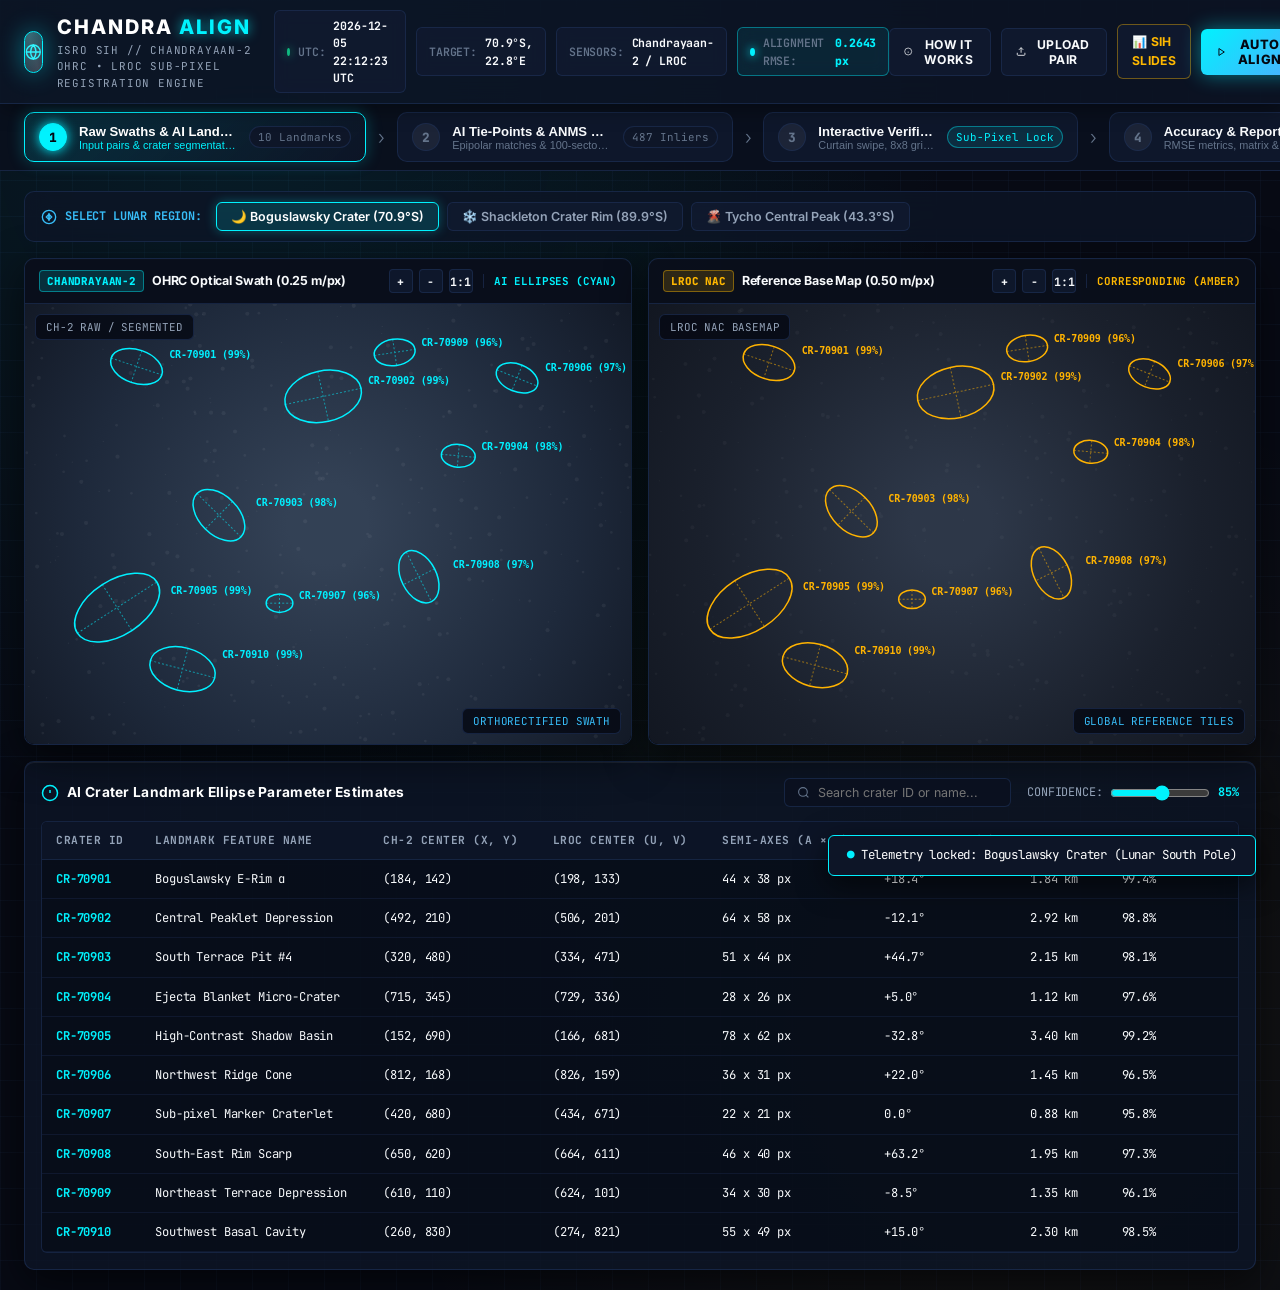
==== commit 72f8245c: "feat(ui): simplify and redesign frontend with 4-stage workflow, before/after toggle, guided tour, an" ====
--- a/frontend/index.html
+++ b/frontend/index.html
@@ -12,7 +12,7 @@
 <body>
 
   <!-- ======================================================================
-       Telemetry Header
+       Header Mission Control
        ====================================================================== -->
   <header class="header-mission-control">
     <div class="brand-section">
@@ -25,7 +25,7 @@
       </div>
       <div class="brand-titles">
         <h1>CHANDRA<span>ALIGN</span></h1>
-        <div class="brand-tagline">ISRO SIH // CHANDRAYAAN-2 &bull; LROC SUB-PIXEL REGISTRATION</div>
+        <div class="brand-tagline">ISRO SIH // CHANDRAYAAN-2 OHRC &bull; LROC SUB-PIXEL REGISTRATION ENGINE</div>
       </div>
     </div>
 
@@ -34,7 +34,7 @@
       <div class="telemetry-chip">
         <div class="pulse-dot"></div>
         <span class="chip-label">UTC:</span>
-        <span class="chip-value" id="hdr-utc-clock">2026-09-02 08:30:00 UTC</span>
+        <span class="chip-value" id="hdr-utc-clock">2026-09-04 07:00:00 UTC</span>
       </div>
 
       <div class="telemetry-chip">
@@ -44,85 +44,99 @@
 
       <div class="telemetry-chip">
         <span class="chip-label">SENSORS:</span>
-        <span class="chip-value" id="hdr-sensor-info">CH-2 OHRC / LROC</span>
-      </div>
-
-      <div class="telemetry-chip">
+        <span class="chip-value" id="hdr-sensor-info">CH-2 OHRC (0.25m) / LROC (0.50m)</span>
+      </div>
+
+      <div class="telemetry-chip highlight-chip">
         <div class="pulse-dot cyan"></div>
-        <span class="chip-label">RMSE:</span>
-        <span class="chip-value" style="color: var(--accent-cyan);" id="hdr-subpixel-rmse">0.2643 px</span>
+        <span class="chip-label">ALIGNMENT RMSE:</span>
+        <span class="chip-value" id="hdr-subpixel-rmse">0.2643 px</span>
       </div>
     </div>
 
-    <!-- Header Controls -->
+    <!-- Header Quick Actions -->
     <div class="header-controls">
-      <div class="select-preset-wrapper">
-        <select class="select-preset" id="select-lunar-preset">
-          <option value="boguslawsky_south_pole">Preset 1: Boguslawsky Crater (70.9°S)</option>
-          <option value="shackleton_rim">Preset 2: Shackleton Crater Rim (89.9°S)</option>
-          <option value="tycho_crater_rays">Preset 3: Tycho Central Peak (43.3°S)</option>
-        </select>
-      </div>
+      <button class="btn-secondary" id="btn-open-tour" title="Learn how ChandraAlign works in 60 seconds">
+        <svg viewBox="0 0 24 24" width="15" height="15" fill="none" stroke="currentColor" stroke-width="2">
+          <circle cx="12" cy="12" r="10"></circle>
+          <line x1="12" y1="16" x2="12" y2="12"></line>
+          <line x1="12" y1="8" x2="12.01" y2="8"></line>
+        </svg>
+        HOW IT WORKS
+      </button>
+
+      <button class="btn-secondary" id="btn-open-upload" title="Test with custom image pair">
+        <svg viewBox="0 0 24 24" width="15" height="15" fill="none" stroke="currentColor" stroke-width="2">
+          <path d="M21 15v4a2 2 0 0 1-2 2H5a2 2 0 0 1-2-2v-4"></path>
+          <polyline points="17 8 12 3 7 8"></polyline>
+          <line x1="12" y1="3" x2="12" y2="15"></line>
+        </svg>
+        UPLOAD PAIR
+      </button>
+
+      <a href="presentation.html" class="btn-secondary btn-slides" target="_blank" title="Open SIH Pitch Deck">
+        📊 SIH SLIDES
+      </a>
 
       <button class="btn-primary" id="btn-run-registration">
         <svg viewBox="0 0 24 24" width="16" height="16" fill="none" stroke="currentColor" stroke-width="2.5">
           <polygon points="5 3 19 12 5 21 5 3"></polygon>
         </svg>
-        RUN REGISTRATION
+        AUTO ALIGN
       </button>
     </div>
   </header>
 
   <!-- ======================================================================
-       Tab Navigation Ribbon
+       Step-by-Step Navigation Ribbon (Clear 4-Stage Workflow)
        ====================================================================== -->
   <nav class="navigation-bar">
-    <div class="tab-buttons">
-      <button class="tab-btn active" data-tab="tab-landmarks">
-        <svg viewBox="0 0 24 24" fill="none" stroke="currentColor" stroke-width="2">
-          <circle cx="12" cy="12" r="9"></circle>
-          <ellipse cx="12" cy="12" rx="7" ry="4"></ellipse>
-        </svg>
-        Tab 1: AI Crater Landmark Segmentation
-        <span class="badge-pill" id="badge-crater-count">10 Landmarks</span>
+    <div class="workflow-stepper">
+      <!-- Step 1 -->
+      <button class="step-nav-btn active" data-tab="tab-landmarks">
+        <div class="step-indicator">1</div>
+        <div class="step-info">
+          <div class="step-title">Raw Swaths & AI Landmarks</div>
+          <div class="step-desc">Input pairs & crater segmentation</div>
+        </div>
+        <span class="step-badge" id="badge-crater-count">10 Landmarks</span>
       </button>
 
-      <button class="tab-btn" data-tab="tab-matching">
-        <svg viewBox="0 0 24 24" fill="none" stroke="currentColor" stroke-width="2">
-          <rect x="3" y="3" width="7" height="7"></rect>
-          <rect x="14" y="3" width="7" height="7"></rect>
-          <rect x="14" y="14" width="7" height="7"></rect>
-          <rect x="3" y="14" width="7" height="7"></rect>
-        </svg>
-        Tab 2: Keypoint Matches & 10x10 Heatmap
-        <span class="badge-pill">487 Inliers</span>
+      <div class="step-arrow">›</div>
+
+      <!-- Step 2 -->
+      <button class="step-nav-btn" data-tab="tab-matching">
+        <div class="step-indicator">2</div>
+        <div class="step-info">
+          <div class="step-title">AI Tie-Points & ANMS Grid</div>
+          <div class="step-desc">Epipolar matches & 100-sector density</div>
+        </div>
+        <span class="step-badge">487 Inliers</span>
       </button>
 
-      <button class="tab-btn" data-tab="tab-verification">
-        <svg viewBox="0 0 24 24" fill="none" stroke="currentColor" stroke-width="2">
-          <polyline points="15 3 21 3 21 9"></polyline>
-          <polyline points="9 21 3 21 3 15"></polyline>
-          <line x1="21" y1="3" x2="14" y2="10"></line>
-          <line x1="3" y1="21" x2="10" y2="14"></line>
-        </svg>
-        Tab 3: Verification & Alignment Inspectors
-        <span class="badge-pill">Curtain + 8x8</span>
+      <div class="step-arrow">›</div>
+
+      <!-- Step 3 -->
+      <button class="step-nav-btn" data-tab="tab-verification">
+        <div class="step-indicator">3</div>
+        <div class="step-info">
+          <div class="step-title">Interactive Verification</div>
+          <div class="step-desc">Curtain swipe, 8x8 grid & before/after</div>
+        </div>
+        <span class="step-badge highlight">Sub-Pixel Lock</span>
       </button>
 
-      <button class="tab-btn" data-tab="tab-telemetry">
-        <svg viewBox="0 0 24 24" fill="none" stroke="currentColor" stroke-width="2">
-          <path d="M18 20V10"></path>
-          <path d="M12 20V4"></path>
-          <path d="M6 20v-6"></path>
-        </svg>
-        Tab 4: Telemetry Metrics & Export
-        <span class="badge-pill" style="color:var(--accent-emerald); border-color:rgba(16,185,129,0.4);">0.2643 px</span>
+      <div class="step-arrow">›</div>
+
+      <!-- Step 4 -->
+      <button class="step-nav-btn" data-tab="tab-telemetry">
+        <div class="step-indicator">4</div>
+        <div class="step-info">
+          <div class="step-title">Accuracy & Report</div>
+          <div class="step-desc">RMSE metrics, matrix & export</div>
+        </div>
+        <span class="step-badge green">0.264 px</span>
       </button>
-    </div>
-
-    <div class="system-status-indicator">
-      <span>SUB-PIXEL ENGINE:</span>
-      <span class="mode-badge">HOMOGRAPHY + TPS ACTIVE</span>
     </div>
   </nav>
 
@@ -132,9 +146,32 @@
   <main class="main-container">
 
     <!-- ====================================================================
-         TAB 1: AI Crater Landmark Segmentation
+         STEP 1: Raw Swaths & AI Landmarks
          ==================================================================== -->
     <section class="tab-pane active" id="pane-tab-landmarks">
+      <!-- Preset Region Quick Bar -->
+      <div class="region-quickbar">
+        <div class="quickbar-label">
+          <svg viewBox="0 0 24 24" width="16" height="16" fill="none" stroke="currentColor" stroke-width="2">
+            <circle cx="12" cy="12" r="10"></circle>
+            <polygon points="12 8 8 12 12 16 12 8"></polygon>
+            <polygon points="12 8 16 12 12 16 12 8"></polygon>
+          </svg>
+          SELECT LUNAR REGION:
+        </div>
+        <div class="preset-pills-group" id="preset-pills-container">
+          <button class="preset-pill active" data-preset="boguslawsky_south_pole">
+            🌙 Boguslawsky Crater (70.9°S)
+          </button>
+          <button class="preset-pill" data-preset="shackleton_rim">
+            ❄️ Shackleton Crater Rim (89.9°S)
+          </button>
+          <button class="preset-pill" data-preset="tycho_crater_rays">
+            🌋 Tycho Central Peak (43.3°S)
+          </button>
+        </div>
+      </div>
+
       <!-- Dual Synced Canvas Viewers -->
       <div class="canvas-viewers-wrapper">
         <!-- CH-2 Optical Canvas -->
@@ -148,8 +185,8 @@
               <button class="mini-tool-btn" id="btn-zoom-in-ch2" title="Zoom In">+</button>
               <button class="mini-tool-btn" id="btn-zoom-out-ch2" title="Zoom Out">-</button>
               <button class="mini-tool-btn" id="btn-zoom-reset-ch2" title="Reset Zoom">1:1</button>
-              <div style="width:1px; height:14px; background:var(--border-subtle); margin:0 2px;"></div>
-              <span style="color:var(--accent-cyan); font-weight:700; font-size:0.68rem;">AI ELLIPSES (CYAN)</span>
+              <div class="tool-sep"></div>
+              <span class="tag-legend-cyan">AI ELLIPSES (CYAN)</span>
             </div>
           </div>
           <div class="canvas-viewport">
@@ -170,8 +207,8 @@
               <button class="mini-tool-btn" id="btn-zoom-in-lroc" title="Zoom In">+</button>
               <button class="mini-tool-btn" id="btn-zoom-out-lroc" title="Zoom Out">-</button>
               <button class="mini-tool-btn" id="btn-zoom-reset-lroc" title="Reset Zoom">1:1</button>
-              <div style="width:1px; height:14px; background:var(--border-subtle); margin:0 2px;"></div>
-              <span style="color:var(--accent-amber); font-weight:700; font-size:0.68rem;">CORRESPONDING (AMBER)</span>
+              <div class="tool-sep"></div>
+              <span class="tag-legend-amber">CORRESPONDING (AMBER)</span>
             </div>
           </div>
           <div class="canvas-viewport">
@@ -202,10 +239,10 @@
               <input type="text" id="input-crater-search" placeholder="Search crater ID or name..." />
             </div>
 
-            <div style="display:flex; align-items:center; gap:8px; font-family:var(--font-mono); font-size:0.75rem; color:var(--text-secondary);">
+            <div class="slider-control-group">
               <span>CONFIDENCE:</span>
-              <input type="range" id="filter-confidence-slider" min="0.70" max="0.99" step="0.01" value="0.85" style="width:110px; accent-color:var(--accent-cyan);" />
-              <span id="filter-confidence-val" style="color:var(--accent-cyan); font-weight:bold;">85%</span>
+              <input type="range" id="filter-confidence-slider" min="0.70" max="0.99" step="0.01" value="0.85" />
+              <span id="filter-confidence-val" class="value-highlight">85%</span>
             </div>
           </div>
         </div>
@@ -233,9 +270,17 @@
     </section>
 
     <!-- ====================================================================
-         TAB 2: Keypoint Matches & 10x10 ANMS Uniformity Heatmap
+         STEP 2: AI Tie-Points & 10x10 ANMS Grid
          ==================================================================== -->
     <section class="tab-pane" id="pane-tab-matching">
+      <!-- Feature Matching Banner -->
+      <div class="explainer-banner">
+        <div class="explainer-icon">🎯</div>
+        <div class="explainer-text">
+          <strong>How Epipolar Matching Works:</strong> Deep feature extraction pairs corresponding terrain points across both sensors. Outliers with high residual errors are filtered out via robust RANSAC, leaving high-confidence inliers to compute the sub-pixel homography matrix.
+        </div>
+      </div>
+
       <div class="matches-grid-wrapper">
         <!-- Left: Side-by-Side Match Line Canvas -->
         <div class="hud-panel">
@@ -247,8 +292,10 @@
               </svg>
               Dual-Swath Epipolar Match Vectors
             </div>
-            <div style="font-family:var(--font-mono); font-size:0.75rem; color:var(--text-muted);" id="match-vector-stats">
-              DISPLAYING: 31 VECTORS | INLIERS: 487 | RESIDUAL: 0.2643 px
+            <div class="match-filter-pills" id="match-filter-pills">
+              <button class="filter-pill active" data-filter="all">All (509)</button>
+              <button class="filter-pill" data-filter="inliers">Inliers (487)</button>
+              <button class="filter-pill" data-filter="outliers">Outliers (22)</button>
             </div>
           </div>
 
@@ -276,14 +323,14 @@
               </svg>
               10x10 ANMS Spatial Uniformity Heatmap
             </div>
-            <div style="font-family:var(--font-mono); font-size:0.75rem; color:var(--accent-emerald); font-weight:700;">
-              U = 0.9972 (UNIFORM)
+            <div class="uniformity-status">
+              U = 0.9972 (OPTIMAL)
             </div>
           </div>
 
           <div class="anms-heatmap-container">
-            <div style="font-size:0.75rem; color:var(--text-secondary); line-height:1.4;">
-              Adaptive Non-Maximal Suppression (ANMS) distributes keypoints evenly across 100 lunar spatial sectors to prevent clustering around crater rims and eliminate homography singularity.
+            <div class="anms-explanation">
+              <strong>Adaptive Non-Maximal Suppression (ANMS):</strong> Spreads keypoints evenly across 100 lunar sub-swath sectors to prevent clustering around crater rims and avoid matrix singularity.
             </div>
 
             <!-- 10x10 Grid Mount -->
@@ -295,7 +342,7 @@
               <span style="color:var(--accent-amber); font-weight:600;">DENSE (7+)</span>
             </div>
 
-            <div style="font-family:var(--font-mono); font-size:0.75rem; color:var(--text-cyan); background:#060A14; padding:8px 12px; border-radius:var(--radius-sm); border:1px solid var(--border-subtle);" id="anms-hover-info">
+            <div class="anms-hover-box" id="anms-hover-info">
               Hover over a sector cell or click to filter match vectors.
             </div>
           </div>
@@ -304,24 +351,36 @@
     </section>
 
     <!-- ====================================================================
-         TAB 3: Verification & Alignment Inspectors
+         STEP 3: Interactive Verification & Visualizer
          ==================================================================== -->
     <section class="tab-pane" id="pane-tab-verification">
-      <!-- Inspector Mode Toolbar -->
-      <div class="inspector-toolbar">
+      <!-- Hero Comparison & Registration State Bar -->
+      <div class="verification-hero-bar">
+        <div class="reg-state-group">
+          <span class="reg-state-label">ALIGNMENT STATE:</span>
+          <div class="reg-state-toggle" id="reg-state-toggle-group">
+            <button class="state-toggle-btn" id="btn-state-unaligned" title="Simulate raw sensor offset">
+              ❌ BEFORE (Raw Unaligned)
+            </button>
+            <button class="state-toggle-btn active" id="btn-state-registered" title="Lock into sub-pixel registration">
+              ✅ AFTER (Sub-Pixel Locked)
+            </button>
+          </div>
+        </div>
+
         <div class="inspector-toggle-group">
           <button class="toggle-pill-btn active" id="btn-subtab-curtain">
-            SPLIT-SCREEN CURTAIN SLIDER
+            SPLIT-SCREEN CURTAIN
           </button>
           <button class="toggle-pill-btn" id="btn-subtab-checker">
-            8x8 CHECKERBOARD INSPECTOR
+            8x8 CHECKERBOARD
           </button>
         </div>
 
-        <div style="display:flex; align-items:center; gap:16px;">
-          <!-- Micro-step Nudge Controls for sub-pixel inspection -->
-          <div style="display:flex; align-items:center; gap:6px; font-family:var(--font-mono); font-size:0.75rem; color:var(--text-secondary);">
-            <span style="font-weight:700;">NUDGE:</span>
+        <div class="verification-quick-controls">
+          <!-- Nudge Controls -->
+          <div class="nudge-controls-group">
+            <span class="nudge-label">NUDGE:</span>
             <button class="control-btn-icon" id="btn-nudge-left" title="Nudge X -0.1px">◀</button>
             <button class="control-btn-icon" id="btn-nudge-right" title="Nudge X +0.1px">▶</button>
             <button class="control-btn-icon" id="btn-nudge-up" title="Nudge Y -0.1px">▲</button>
@@ -329,16 +388,21 @@
             <button class="control-btn-icon" id="btn-nudge-reset" title="Reset Nudge">↺</button>
           </div>
 
-          <div style="width:1px; height:20px; background:var(--border-subtle);"></div>
+          <div class="tool-sep"></div>
 
           <!-- Difference Mode Toggle -->
-          <label class="toggle-switch-wrapper" id="toggle-diff-mode">
+          <label class="toggle-switch-wrapper" id="toggle-diff-mode" title="Highlight sub-pixel pixel intensity differences">
             <div class="toggle-switch" id="switch-diff-knob">
               <div class="toggle-switch-knob"></div>
             </div>
-            <span style="font-weight:700;">DIFFERENCE BLEND</span>
+            <span class="toggle-label">DIFFERENCE BLEND</span>
           </label>
         </div>
+      </div>
+
+      <!-- Quick Inspection Tip -->
+      <div class="inspection-tip-bar" id="inspection-tip-bar">
+        💡 <strong>Pro Tip:</strong> Drag the vertical neon divider across the lunar terrain to inspect crater rim alignment. Toggle <strong>"BEFORE vs AFTER"</strong> above to see how deep homography eliminates terrain parallax!
       </div>
 
       <!-- Subpanel 1: Curtain Slider Mount -->
@@ -353,7 +417,7 @@
     </section>
 
     <!-- ====================================================================
-         TAB 4: Telemetry Metrics & Export Engine
+         STEP 4: Accuracy & Scientific Telemetry
          ==================================================================== -->
     <section class="tab-pane" id="pane-tab-telemetry">
       <!-- 4 Primary KPI Cards -->
@@ -362,7 +426,7 @@
         <div class="metric-kpi-card">
           <div class="kpi-title">
             <span>Sub-Pixel Registration RMSE</span>
-            <span style="color:var(--accent-cyan); font-weight:700;">TARGET: &lt;0.5 px</span>
+            <span class="kpi-target-tag">TARGET: &lt;0.5 px</span>
           </div>
           <div class="kpi-value cyan" id="kpi-rmse-px">0.2643 px</div>
           <div class="kpi-subtext" id="kpi-rmse-meters">≈ 0.0661 m ground resolution</div>
@@ -372,7 +436,7 @@
         <div class="metric-kpi-card emerald">
           <div class="kpi-title">
             <span>ANMS Spatial Uniformity Index</span>
-            <span style="color:var(--accent-emerald); font-weight:700;">U &ge; 0.95</span>
+            <span class="kpi-target-tag emerald">U &ge; 0.95</span>
           </div>
           <div class="kpi-value emerald" id="kpi-uniformity">0.9972</div>
           <div class="kpi-subtext">Optimal 100-sector coverage</div>
@@ -382,7 +446,7 @@
         <div class="metric-kpi-card">
           <div class="kpi-title">
             <span>RANSAC Inlier Ratio</span>
-            <span style="color:var(--accent-cyan); font-weight:700;">PASS</span>
+            <span class="kpi-target-tag">PASS</span>
           </div>
           <div class="kpi-value cyan" id="kpi-inlier-ratio">95.74%</div>
           <div class="kpi-subtext" id="kpi-inlier-count">487 / 509 match vectors</div>
@@ -392,7 +456,7 @@
         <div class="metric-kpi-card amber">
           <div class="kpi-title">
             <span>Structural Similarity (SSIM)</span>
-            <span style="color:var(--accent-amber); font-weight:700;">POST-REG</span>
+            <span class="kpi-target-tag amber">POST-REG</span>
           </div>
           <div class="kpi-value amber" id="kpi-ssim">0.8739</div>
           <div class="kpi-subtext" id="kpi-ssim-gain">Pre: 0.5421 (+33.18%)</div>
@@ -413,13 +477,13 @@
               </svg>
               Estimated Sub-Pixel Homography Matrix [H (3x3)]
             </div>
-            <div style="font-family:var(--font-mono); font-size:0.75rem; color:var(--text-muted);">
+            <div class="matrix-status-tag">
               ROT: +0.042° | SCALE: 1.0018
             </div>
           </div>
 
-          <div style="margin-bottom: 12px; font-size: 0.78rem; color: var(--text-secondary);">
-            Calculated transformation matrix mapping Chandrayaan-2 coordinates to LROC reference frame:
+          <div class="matrix-explainer">
+            Calculated 2D perspective transformation matrix mapping Chandrayaan-2 coordinates to LROC reference frame:
           </div>
 
           <div class="matrix-display" id="homography-matrix-grid">
@@ -439,7 +503,7 @@
               </svg>
               Pipeline Latency Breakdown (162 ms Total)
             </div>
-            <div style="font-family:var(--font-mono); font-size:0.75rem; color:var(--accent-emerald); font-weight:700;" id="kpi-latency-total">
+            <div class="latency-total-tag" id="kpi-latency-total">
               162 ms
             </div>
           </div>
@@ -473,7 +537,7 @@
           </div>
         </div>
 
-        <div style="display:flex; flex-wrap:wrap; gap:12px; align-items:center;">
+        <div class="export-actions-row">
           <button class="btn-primary" id="btn-export-report-json">
             <svg viewBox="0 0 24 24" width="16" height="16" fill="none" stroke="currentColor" stroke-width="2">
               <path d="M14 2H6a2 2 0 0 0-2 2v16a2 2 0 0 0 2 2h12a2 2 0 0 0 2-2V8z"></path>
@@ -504,6 +568,129 @@
 
   </main>
 
+  <!-- ======================================================================
+       Interactive Guided Tour Modal (Quick 60-Second Walkthrough)
+       ====================================================================== -->
+  <div class="modal-backdrop" id="modal-tour-backdrop">
+    <div class="modal-card">
+      <div class="modal-header">
+        <div class="modal-title">
+          <span class="modal-icon">🛰️</span>
+          ChandraAlign: How Sub-Pixel Lunar Registration Works
+        </div>
+        <button class="modal-close-btn" id="btn-close-tour">&times;</button>
+      </div>
+
+      <div class="modal-body">
+        <!-- Tour Slide 1 -->
+        <div class="tour-slide active" id="tour-slide-1">
+          <div class="slide-badge">STEP 1 OF 3</div>
+          <h3>The Multi-Modal Lunar Challenge</h3>
+          <p>
+            Chandrayaan-2 OHRC ($0.25\text{ m/pixel}$) and NASA LROC NAC ($0.50\text{ m/pixel}$) have a <strong>2:1 resolution difference</strong> and drastically different solar shadow angles across polar craters.
+          </p>
+          <div class="tour-visual-card">
+            <div class="tour-preview-grid">
+              <div class="preview-item">
+                <span class="tag-ch2">CH-2 OHRC</span>
+                <p>High-res optical swath ($0.25\text{ m/px}$)</p>
+              </div>
+              <div class="preview-vs">VS</div>
+              <div class="preview-item">
+                <span class="tag-lroc">LROC NAC</span>
+                <p>Global basemap ($0.50\text{ m/px}$)</p>
+              </div>
+            </div>
+          </div>
+        </div>
+
+        <!-- Tour Slide 2 -->
+        <div class="tour-slide" id="tour-slide-2">
+          <div class="slide-badge">STEP 2 OF 3</div>
+          <h3>AI Crater Ellipses & 10x10 ANMS Grid</h3>
+          <p>
+            ChandraAlign detects invariant crater rim geometries and extracts deep epipolar tie-points. <strong>Adaptive Non-Maximal Suppression (ANMS)</strong> distributes points uniformly across 100 sectors to prevent clustering.
+          </p>
+          <div class="tour-visual-card">
+            <div class="tour-metric-preview">
+              <div>🎯 <strong>487 Inlier Vectors</strong></div>
+              <div>📐 <strong>U = 0.9972 Uniformity</strong></div>
+              <div>⚡ <strong>162 ms Pipeline</strong></div>
+            </div>
+          </div>
+        </div>
+
+        <!-- Tour Slide 3 -->
+        <div class="tour-slide" id="tour-slide-3">
+          <div class="slide-badge">STEP 3 OF 3</div>
+          <h3>Sub-Pixel Interactive Verification</h3>
+          <p>
+            Inspect the resulting registered terrain with the <strong>Split-Screen Curtain</strong>, <strong>8x8 Checkerboard</strong>, and <strong>Difference Blend</strong> down to $\mathbf{0.264\text{ px}}$ ($\approx 6.6\text{ cm}$ on the lunar ground)!
+          </p>
+          <div class="tour-visual-card highlight">
+            <div style="font-size:1.1rem; font-weight:bold; color:var(--accent-cyan); text-align:center;">
+              ✨ RMSE = 0.2643 px &bull; SSIM = 0.8739
+            </div>
+          </div>
+        </div>
+      </div>
+
+      <div class="modal-footer">
+        <button class="btn-secondary" id="btn-tour-prev" style="display:none;">PREVIOUS</button>
+        <div class="tour-dots">
+          <span class="dot active" data-slide="1"></span>
+          <span class="dot" data-slide="2"></span>
+          <span class="dot" data-slide="3"></span>
+        </div>
+        <button class="btn-primary" id="btn-tour-next">NEXT STEP ›</button>
+      </div>
+    </div>
+  </div>
+
+  <!-- ======================================================================
+       Custom Image Upload Modal
+       ====================================================================== -->
+  <div class="modal-backdrop" id="modal-upload-backdrop">
+    <div class="modal-card">
+      <div class="modal-header">
+        <div class="modal-title">
+          <span class="modal-icon">📁</span>
+          Test Custom Lunar Image Pair
+        </div>
+        <button class="modal-close-btn" id="btn-close-upload">&times;</button>
+      </div>
+
+      <div class="modal-body">
+        <p style="color:var(--text-secondary); margin-bottom:14px; font-size:0.85rem;">
+          Select or drop custom Chandrayaan-2 OHRC and NASA LROC NAC image swaths (`.tif`, `.png`, `.jpg`):
+        </p>
+
+        <div class="upload-dropzone-grid">
+          <!-- Dropzone CH-2 -->
+          <div class="dropzone-box" id="dropzone-ch2">
+            <div class="dropzone-icon">🛰️</div>
+            <div class="dropzone-title">Chandrayaan-2 Swath (0.25m)</div>
+            <div class="dropzone-sub">Drag & drop or browse</div>
+            <input type="file" id="file-input-ch2" accept="image/*,.tif,.tiff" style="display:none;" />
+          </div>
+
+          <!-- Dropzone LROC -->
+          <div class="dropzone-box" id="dropzone-lroc">
+            <div class="dropzone-icon">🌕</div>
+            <div class="dropzone-title">LROC NAC Basemap (0.50m)</div>
+            <div class="dropzone-sub">Drag & drop or browse</div>
+            <input type="file" id="file-input-lroc" accept="image/*,.tif,.tiff" style="display:none;" />
+          </div>
+        </div>
+      </div>
+
+      <div class="modal-footer">
+        <button class="btn-secondary" id="btn-cancel-upload">CANCEL</button>
+        <button class="btn-primary" id="btn-process-upload">⚡ PROCESS & ALIGN PAIR</button>
+      </div>
+    </div>
+  </div>
+
   <!-- Toast Notification Mount -->
   <div class="toast-container" id="toast-container"></div>
 
--- a/frontend/css/style.css
+++ b/frontend/css/style.css
@@ -5,26 +5,26 @@
 
 :root {
   --bg-deep-space: #070A14;
-  --bg-panel: rgba(13, 21, 39, 0.78);
+  --bg-panel: rgba(13, 21, 39, 0.82);
   --bg-panel-solid: #0D1527;
-  --bg-card: rgba(18, 28, 51, 0.65);
-  --bg-card-hover: rgba(26, 40, 72, 0.85);
+  --bg-card: rgba(18, 28, 51, 0.70);
+  --bg-card-hover: rgba(26, 40, 72, 0.88);
   --bg-input: #0A101F;
 
-  --border-subtle: rgba(30, 48, 86, 0.6);
-  --border-active: rgba(0, 242, 254, 0.5);
-  --border-cyan-glow: 0 0 16px rgba(0, 242, 254, 0.35);
-  --border-amber-glow: 0 0 16px rgba(255, 184, 0, 0.35);
+  --border-subtle: rgba(30, 48, 86, 0.65);
+  --border-active: rgba(0, 242, 254, 0.6);
+  --border-cyan-glow: 0 0 16px rgba(0, 242, 254, 0.4);
+  --border-amber-glow: 0 0 16px rgba(255, 184, 0, 0.4);
 
   --accent-cyan: #00F2FE;
   --accent-cyan-bright: #38E1FF;
-  --accent-cyan-dim: rgba(0, 242, 254, 0.12);
+  --accent-cyan-dim: rgba(0, 242, 254, 0.14);
   --accent-amber: #FFB800;
-  --accent-amber-dim: rgba(255, 184, 0, 0.12);
+  --accent-amber-dim: rgba(255, 184, 0, 0.14);
   --accent-emerald: #10B981;
-  --accent-emerald-dim: rgba(16, 185, 129, 0.12);
+  --accent-emerald-dim: rgba(16, 185, 129, 0.14);
   --accent-crimson: #FF385C;
-  --accent-crimson-dim: rgba(255, 56, 92, 0.12);
+  --accent-crimson-dim: rgba(255, 56, 92, 0.14);
 
   --text-primary: #F8FAFC;
   --text-secondary: #94A3B8;
@@ -37,7 +37,7 @@
   --font-sans: 'Inter', -apple-system, BlinkMacSystemFont, 'Segoe UI', Roboto, sans-serif;
 
   --shadow-glass: 0 12px 40px rgba(0, 0, 0, 0.6), inset 0 1px 0 rgba(255, 255, 255, 0.08);
-  --shadow-glow-cyan: 0 0 24px rgba(0, 242, 254, 0.4);
+  --shadow-glow-cyan: 0 0 24px rgba(0, 242, 254, 0.45);
   --radius-sm: 6px;
   --radius-md: 10px;
   --radius-lg: 16px;
@@ -52,11 +52,11 @@
 body {
   background-color: var(--bg-deep-space);
   background-image: 
-    radial-gradient(circle at 20% 10%, rgba(0, 242, 254, 0.07) 0%, transparent 45%),
-    radial-gradient(circle at 80% 80%, rgba(255, 184, 0, 0.05) 0%, transparent 45%),
-    radial-gradient(circle at 50% 50%, rgba(16, 185, 129, 0.03) 0%, transparent 60%),
-    linear-gradient(rgba(30, 48, 86, 0.12) 1px, transparent 1px),
-    linear-gradient(90deg, rgba(30, 48, 86, 0.12) 1px, transparent 1px);
+    radial-gradient(circle at 20% 10%, rgba(0, 242, 254, 0.08) 0%, transparent 45%),
+    radial-gradient(circle at 80% 80%, rgba(255, 184, 0, 0.06) 0%, transparent 45%),
+    radial-gradient(circle at 50% 50%, rgba(16, 185, 129, 0.04) 0%, transparent 60%),
+    linear-gradient(rgba(30, 48, 86, 0.15) 1px, transparent 1px),
+    linear-gradient(90deg, rgba(30, 48, 86, 0.15) 1px, transparent 1px);
   background-size: 100% 100%, 100% 100%, 100% 100%, 36px 36px, 36px 36px;
   color: var(--text-primary);
   font-family: var(--font-sans);
@@ -145,14 +145,14 @@
 }
 
 .brand-titles h1 {
-  font-size: 1.2rem;
+  font-size: 1.25rem;
   font-weight: 800;
   letter-spacing: 2px;
   text-transform: uppercase;
   color: #fff;
   display: flex;
   align-items: center;
-  gap: 8px;
+  gap: 6px;
 }
 
 .brand-titles h1 span {
@@ -161,7 +161,7 @@
 }
 
 .brand-tagline {
-  font-size: 0.7rem;
+  font-size: 0.68rem;
   color: var(--text-secondary);
   font-family: var(--font-mono);
   letter-spacing: 0.8px;
@@ -185,6 +185,16 @@
   font-size: 0.72rem;
   backdrop-filter: blur(8px);
   transition: all 0.2s ease;
+}
+
+.telemetry-chip.highlight-chip {
+  border-color: rgba(0, 242, 254, 0.4);
+  background: rgba(0, 242, 254, 0.08);
+}
+
+.telemetry-chip.highlight-chip .chip-value {
+  color: var(--accent-cyan);
+  font-weight: 800;
 }
 
 .telemetry-chip:hover {
@@ -225,43 +235,7 @@
 .header-controls {
   display: flex;
   align-items: center;
-  gap: 12px;
-}
-
-.select-preset-wrapper {
-  position: relative;
-}
-
-.select-preset {
-  background: var(--bg-card);
-  border: 1px solid var(--border-subtle);
-  color: var(--text-primary);
-  font-family: var(--font-mono);
-  font-size: 0.78rem;
-  font-weight: 600;
-  padding: 8px 14px;
-  border-radius: var(--radius-sm);
-  outline: none;
-  cursor: pointer;
-  transition: all 0.2s ease;
-  appearance: none;
-  padding-right: 32px;
-}
-
-.select-preset-wrapper::after {
-  content: '▼';
-  font-size: 0.6rem;
-  color: var(--accent-cyan);
-  position: absolute;
-  right: 12px;
-  top: 50%;
-  transform: translateY(-50%);
-  pointer-events: none;
-}
-
-.select-preset:hover, .select-preset:focus {
-  border-color: var(--accent-cyan);
-  box-shadow: var(--border-cyan-glow);
+  gap: 10px;
 }
 
 .btn-primary {
@@ -275,7 +249,7 @@
   font-weight: 800;
   font-size: 0.8rem;
   letter-spacing: 0.6px;
-  padding: 9px 18px;
+  padding: 8px 16px;
   border-radius: var(--radius-sm);
   cursor: pointer;
   box-shadow: 0 0 20px rgba(0, 242, 254, 0.45);
@@ -299,13 +273,15 @@
   background: var(--bg-card);
   border: 1px solid var(--border-subtle);
   color: var(--text-primary);
-  font-family: var(--font-mono);
-  font-size: 0.78rem;
-  font-weight: 600;
+  font-family: var(--font-sans);
+  font-size: 0.76rem;
+  font-weight: 700;
+  letter-spacing: 0.4px;
   padding: 8px 14px;
   border-radius: var(--radius-sm);
   cursor: pointer;
   transition: all 0.2s ease;
+  text-decoration: none;
 }
 
 .btn-secondary:hover {
@@ -314,116 +290,163 @@
   box-shadow: 0 0 12px rgba(0, 242, 254, 0.2);
 }
 
+.btn-slides {
+  color: var(--accent-amber);
+  border-color: rgba(255, 184, 0, 0.4);
+}
+.btn-slides:hover {
+  border-color: var(--accent-amber);
+  color: var(--accent-amber);
+  box-shadow: 0 0 12px rgba(255, 184, 0, 0.3);
+}
+
 /* ==========================================================================
-   Navigation Bar (4 Tabs)
+   Step-by-Step Workflow Navigation Ribbon (4 Connected Stages)
    ========================================================================== */
 .navigation-bar {
-  background: rgba(10, 16, 30, 0.92);
+  background: rgba(10, 16, 30, 0.95);
   border-bottom: 1px solid var(--border-subtle);
-  padding: 0 24px;
-  display: flex;
-  align-items: center;
-  justify-content: space-between;
+  padding: 8px 24px;
+  display: flex;
+  align-items: center;
+  justify-content: center;
   backdrop-filter: blur(12px);
 }
 
-.tab-buttons {
-  display: flex;
-  gap: 6px;
-}
-
-.tab-btn {
-  display: flex;
-  align-items: center;
-  gap: 10px;
-  padding: 13px 18px;
-  background: transparent;
-  border: none;
-  border-bottom: 2px solid transparent;
+.workflow-stepper {
+  display: flex;
+  align-items: center;
+  gap: 12px;
+  width: 100%;
+  max-width: 1400px;
+}
+
+.step-nav-btn {
+  flex: 1;
+  display: flex;
+  align-items: center;
+  gap: 12px;
+  padding: 10px 14px;
+  background: var(--bg-card);
+  border: 1px solid var(--border-subtle);
+  border-radius: var(--radius-md);
   color: var(--text-secondary);
-  font-family: var(--font-sans);
+  cursor: pointer;
+  transition: all 0.25s cubic-bezier(0.4, 0, 0.2, 1);
+  text-align: left;
+  position: relative;
+}
+
+.step-indicator {
+  display: flex;
+  align-items: center;
+  justify-content: center;
+  width: 28px;
+  height: 28px;
+  border-radius: 50%;
+  background: rgba(255, 255, 255, 0.06);
+  border: 1.5px solid var(--border-subtle);
+  font-family: var(--font-mono);
+  font-size: 0.8rem;
+  font-weight: 800;
+  color: var(--text-muted);
+  transition: all 0.25s ease;
+  flex-shrink: 0;
+}
+
+.step-info {
+  flex: 1;
+  min-width: 0;
+}
+
+.step-title {
   font-size: 0.82rem;
-  font-weight: 600;
-  letter-spacing: 0.2px;
-  cursor: pointer;
-  transition: all 0.2s ease;
-  position: relative;
-}
-
-.tab-btn svg {
-  width: 17px;
-  height: 17px;
-  opacity: 0.65;
-  transition: all 0.2s ease;
-}
-
-.tab-btn:hover {
+  font-weight: 700;
   color: var(--text-primary);
-  background: rgba(255, 255, 255, 0.03);
-}
-
-.tab-btn.active {
-  color: var(--accent-cyan);
-  border-bottom: 2px solid var(--accent-cyan);
-  background: linear-gradient(180deg, rgba(0, 242, 254, 0.08) 0%, rgba(0, 242, 254, 0.02) 100%);
-}
-
-.tab-btn.active svg {
-  opacity: 1;
-  color: var(--accent-cyan);
-  filter: drop-shadow(0 0 8px var(--accent-cyan));
-}
-
-.tab-btn .badge-pill {
-  font-family: var(--font-mono);
+  white-space: nowrap;
+  overflow: hidden;
+  text-overflow: ellipsis;
+}
+
+.step-desc {
   font-size: 0.68rem;
-  padding: 2px 7px;
+  color: var(--text-muted);
+  white-space: nowrap;
+  overflow: hidden;
+  text-overflow: ellipsis;
+}
+
+.step-badge {
+  font-family: var(--font-mono);
+  font-size: 0.68rem;
+  padding: 3px 8px;
   border-radius: 12px;
   background: #0E1628;
   border: 1px solid var(--border-subtle);
   color: var(--text-muted);
-}
-
-.tab-btn.active .badge-pill {
+  flex-shrink: 0;
+}
+
+.step-badge.highlight {
   border-color: rgba(0, 242, 254, 0.4);
   color: var(--accent-cyan);
   background: rgba(0, 242, 254, 0.1);
 }
 
-.system-status-indicator {
-  display: flex;
-  align-items: center;
-  gap: 10px;
-  font-family: var(--font-mono);
-  font-size: 0.72rem;
+.step-badge.green {
+  border-color: rgba(16, 185, 129, 0.4);
+  color: var(--accent-emerald);
+  background: rgba(16, 185, 129, 0.1);
+}
+
+.step-arrow {
   color: var(--text-muted);
-}
-
-.mode-badge {
-  padding: 4px 10px;
-  border-radius: var(--radius-sm);
-  background: var(--accent-emerald-dim);
-  border: 1px solid var(--accent-emerald);
-  color: var(--accent-emerald);
-  font-weight: 700;
-  letter-spacing: 0.5px;
-  box-shadow: 0 0 10px rgba(16, 185, 129, 0.25);
+  font-size: 1.2rem;
+  font-weight: 300;
+  user-select: none;
+}
+
+.step-nav-btn:hover {
+  background: var(--bg-card-hover);
+  border-color: rgba(0, 242, 254, 0.4);
+  transform: translateY(-1px);
+}
+
+.step-nav-btn.active {
+  background: linear-gradient(135deg, rgba(0, 242, 254, 0.14) 0%, rgba(13, 21, 39, 0.9) 100%);
+  border-color: var(--accent-cyan);
+  box-shadow: 0 0 16px rgba(0, 242, 254, 0.25);
+}
+
+.step-nav-btn.active .step-indicator {
+  background: var(--accent-cyan);
+  border-color: var(--accent-cyan);
+  color: #040812;
+  box-shadow: 0 0 12px var(--accent-cyan);
+}
+
+.step-nav-btn.active .step-title {
+  color: #FFFFFF;
+}
+
+.step-nav-btn.active .step-desc {
+  color: var(--accent-cyan);
 }
 
 /* ==========================================================================
-   Main Workspace Container
+   Main Container & Panes
    ========================================================================== */
 .main-container {
   flex: 1;
   padding: 20px 24px;
-  max-width: 1760px;
+  max-width: 1520px;
+  margin: 0 auto;
   width: 100%;
-  margin: 0 auto;
 }
 
 .tab-pane {
   display: none;
-  animation: fadeIn 0.2s ease forwards;
+  animation: fadeIn 0.3s cubic-bezier(0.4, 0, 0.2, 1);
 }
 
 .tab-pane.active {
@@ -435,123 +458,118 @@
   to { opacity: 1; transform: translateY(0); }
 }
 
-/* Layout Utilities */
-.grid-2col {
-  display: grid;
-  grid-template-columns: 1fr 1fr;
-  gap: 18px;
-}
-
-.grid-4col {
-  display: grid;
-  grid-template-columns: repeat(4, 1fr);
-  gap: 18px;
-}
-
-/* Modern Glass HUD Panel */
-.hud-panel {
+/* ==========================================================================
+   Region Quick Bar (Step 1)
+   ========================================================================== */
+.region-quickbar {
+  display: flex;
+  align-items: center;
+  gap: 14px;
+  margin-bottom: 16px;
+  padding: 10px 16px;
   background: var(--bg-panel);
   border: 1px solid var(--border-subtle);
   border-radius: var(--radius-md);
-  padding: 16px;
-  position: relative;
-  box-shadow: var(--shadow-glass);
-  backdrop-filter: blur(14px);
+  backdrop-filter: blur(12px);
+}
+
+.quickbar-label {
+  display: flex;
+  align-items: center;
+  gap: 8px;
+  font-family: var(--font-mono);
+  font-size: 0.74rem;
+  font-weight: 700;
+  color: var(--text-cyan);
+}
+
+.preset-pills-group {
+  display: flex;
+  gap: 8px;
+  flex-wrap: wrap;
+}
+
+.preset-pill {
+  background: var(--bg-card);
+  border: 1px solid var(--border-subtle);
+  color: var(--text-secondary);
+  font-family: var(--font-sans);
+  font-size: 0.78rem;
+  font-weight: 600;
+  padding: 6px 14px;
+  border-radius: var(--radius-sm);
+  cursor: pointer;
   transition: all 0.2s ease;
 }
 
-.hud-panel:hover {
-  border-color: rgba(0, 242, 254, 0.3);
-}
-
-.hud-header {
-  display: flex;
-  align-items: center;
-  justify-content: space-between;
-  margin-bottom: 12px;
-  padding-bottom: 8px;
-  border-bottom: 1px solid rgba(30, 48, 86, 0.6);
-}
-
-.hud-title {
-  font-size: 0.8rem;
-  font-weight: 700;
-  letter-spacing: 1px;
-  text-transform: uppercase;
-  color: var(--text-secondary);
-  display: flex;
-  align-items: center;
-  gap: 8px;
-}
-
-.hud-title svg {
-  width: 16px;
-  height: 16px;
-  color: var(--accent-cyan);
-}
-
-.hud-actions {
-  display: flex;
-  align-items: center;
-  gap: 10px;
+.preset-pill:hover {
+  border-color: var(--accent-cyan);
+  color: var(--text-primary);
+  background: var(--bg-card-hover);
+}
+
+.preset-pill.active {
+  background: rgba(0, 242, 254, 0.15);
+  border-color: var(--accent-cyan);
+  color: #FFFFFF;
+  box-shadow: 0 0 12px rgba(0, 242, 254, 0.3);
 }
 
 /* ==========================================================================
-   Tab 1: AI Crater Landmark Segmentation
+   Dual Canvas Viewers (Step 1)
    ========================================================================== */
 .canvas-viewers-wrapper {
   display: grid;
   grid-template-columns: 1fr 1fr;
-  gap: 18px;
-  margin-bottom: 18px;
+  gap: 16px;
+  margin-bottom: 16px;
 }
 
 .viewer-box {
-  background: #050811;
+  background: var(--bg-panel);
   border: 1px solid var(--border-subtle);
   border-radius: var(--radius-md);
   overflow: hidden;
-  display: flex;
-  flex-direction: column;
   box-shadow: var(--shadow-glass);
 }
 
 .viewer-toolbar {
-  background: rgba(14, 23, 42, 0.95);
-  padding: 8px 14px;
   display: flex;
   align-items: center;
   justify-content: space-between;
+  padding: 10px 14px;
+  background: rgba(9, 14, 26, 0.9);
   border-bottom: 1px solid var(--border-subtle);
-  font-family: var(--font-mono);
-  font-size: 0.74rem;
 }
 
 .viewer-label {
   display: flex;
   align-items: center;
-  gap: 10px;
-  font-weight: 600;
+  gap: 8px;
+  font-size: 0.78rem;
+  font-weight: 700;
 }
 
 .tag-ch2 {
-  color: var(--accent-cyan);
-  background: var(--accent-cyan-dim);
+  background: rgba(0, 242, 254, 0.15);
+  color: var(--accent-cyan);
   border: 1px solid rgba(0, 242, 254, 0.4);
-  padding: 3px 8px;
-  border-radius: var(--radius-sm);
-  font-weight: 700;
-  letter-spacing: 0.5px;
+  padding: 2px 7px;
+  border-radius: 4px;
+  font-family: var(--font-mono);
+  font-size: 0.68rem;
+  font-weight: 800;
 }
 
 .tag-lroc {
+  background: rgba(255, 184, 0, 0.15);
   color: var(--accent-amber);
-  background: var(--accent-amber-dim);
   border: 1px solid rgba(255, 184, 0, 0.4);
-  padding: 3px 8px;
-  border-radius: var(--radius-sm);
-  font-weight: 700;
-  letter-spacing: 0.5px;
+  padding: 2px 7px;
+  border-radius: 4px;
+  font-family: var(--font-mono);
+  font-size: 0.68rem;
+  font-weight: 800;
 }
 
 .viewer-controls-cluster {
@@ -561,17 +579,18 @@
 }
 
 .mini-tool-btn {
-  background: #0A1020;
-  border: 1px solid var(--border-subtle);
-  color: var(--text-secondary);
-  width: 26px;
-  height: 26px;
-  border-radius: var(--radius-sm);
+  background: var(--bg-card);
+  border: 1px solid var(--border-subtle);
+  color: var(--text-primary);
+  font-family: var(--font-mono);
+  font-size: 0.72rem;
+  font-weight: 700;
+  width: 24px;
+  height: 24px;
+  border-radius: 4px;
   display: flex;
   align-items: center;
   justify-content: center;
-  font-size: 0.75rem;
-  font-family: var(--font-mono);
   cursor: pointer;
   transition: all 0.15s ease;
 }
@@ -579,15 +598,34 @@
 .mini-tool-btn:hover {
   border-color: var(--accent-cyan);
   color: var(--accent-cyan);
+}
+
+.tool-sep {
+  width: 1px;
+  height: 14px;
+  background: var(--border-subtle);
+  margin: 0 4px;
+}
+
+.tag-legend-cyan {
+  color: var(--accent-cyan);
+  font-weight: 700;
+  font-size: 0.68rem;
+  font-family: var(--font-mono);
+}
+
+.tag-legend-amber {
+  color: var(--accent-amber);
+  font-weight: 700;
+  font-size: 0.68rem;
+  font-family: var(--font-mono);
 }
 
 .canvas-viewport {
   position: relative;
   width: 100%;
-  aspect-ratio: 16 / 11;
-  max-height: 480px;
-  background: #02050B;
-  overflow: hidden;
+  height: 440px;
+  background: #020409;
   cursor: crosshair;
 }
 
@@ -599,145 +637,216 @@
 
 .canvas-hud-overlay {
   position: absolute;
-  top: 12px;
-  left: 12px;
-  background: rgba(7, 12, 23, 0.88);
+  top: 10px;
+  left: 10px;
+  background: rgba(6, 10, 20, 0.85);
   border: 1px solid var(--border-subtle);
   padding: 4px 10px;
   border-radius: var(--radius-sm);
   font-family: var(--font-mono);
-  font-size: 0.7rem;
+  font-size: 0.68rem;
+  color: var(--text-secondary);
+  pointer-events: none;
+  backdrop-filter: blur(8px);
+}
+
+.canvas-coords-overlay {
+  position: absolute;
+  bottom: 10px;
+  right: 10px;
+  background: rgba(6, 10, 20, 0.85);
+  border: 1px solid var(--border-subtle);
+  padding: 4px 10px;
+  border-radius: var(--radius-sm);
+  font-family: var(--font-mono);
+  font-size: 0.68rem;
   color: var(--text-cyan);
   pointer-events: none;
   backdrop-filter: blur(8px);
 }
 
-.canvas-coords-overlay {
-  position: absolute;
-  bottom: 12px;
-  right: 12px;
-  background: rgba(7, 12, 23, 0.88);
-  border: 1px solid var(--border-subtle);
-  padding: 4px 10px;
-  border-radius: var(--radius-sm);
-  font-family: var(--font-mono);
-  font-size: 0.7rem;
-  color: var(--text-secondary);
-  pointer-events: none;
-  backdrop-filter: blur(8px);
-}
-
-/* Crater Metadata Table Panel */
+/* ==========================================================================
+   HUD Panel & Tables
+   ========================================================================== */
+.hud-panel {
+  background: var(--bg-panel);
+  border: 1px solid var(--border-subtle);
+  border-radius: var(--radius-md);
+  padding: 16px;
+  box-shadow: var(--shadow-glass);
+}
+
+.hud-header {
+  display: flex;
+  align-items: center;
+  justify-content: space-between;
+  margin-bottom: 14px;
+  flex-wrap: wrap;
+  gap: 12px;
+}
+
+.hud-title {
+  display: flex;
+  align-items: center;
+  gap: 8px;
+  font-size: 0.86rem;
+  font-weight: 700;
+  letter-spacing: 0.3px;
+  color: #FFFFFF;
+}
+
+.hud-title svg {
+  width: 18px;
+  height: 18px;
+  color: var(--accent-cyan);
+}
+
 .table-filter-bar {
   display: flex;
   align-items: center;
-  gap: 14px;
+  gap: 16px;
 }
 
 .search-input-box {
   display: flex;
   align-items: center;
-  gap: 6px;
+  gap: 8px;
   background: var(--bg-input);
   border: 1px solid var(--border-subtle);
-  border-radius: var(--radius-sm);
-  padding: 4px 10px;
-  font-family: var(--font-mono);
-  font-size: 0.75rem;
+  padding: 6px 12px;
+  border-radius: var(--radius-sm);
+}
+
+.search-input-box svg {
+  color: var(--text-muted);
 }
 
 .search-input-box input {
   background: transparent;
   border: none;
-  color: #fff;
+  color: #FFFFFF;
+  font-family: var(--font-sans);
+  font-size: 0.78rem;
   outline: none;
-  font-family: var(--font-mono);
-  font-size: 0.75rem;
-  width: 140px;
+  width: 180px;
+}
+
+.slider-control-group {
+  display: flex;
+  align-items: center;
+  gap: 8px;
+  font-family: var(--font-mono);
+  font-size: 0.74rem;
+  color: var(--text-secondary);
+}
+
+.slider-control-group input[type="range"] {
+  width: 100px;
+  accent-color: var(--accent-cyan);
+  cursor: pointer;
+}
+
+.value-highlight {
+  color: var(--accent-cyan);
+  font-weight: bold;
 }
 
 .table-container {
-  max-height: 250px;
-  overflow-y: auto;
-  border: 1px solid var(--border-subtle);
-  border-radius: var(--radius-sm);
-  background: #060A14;
+  overflow-x: auto;
+  border: 1px solid var(--border-subtle);
+  border-radius: var(--radius-sm);
+  background: rgba(6, 10, 20, 0.6);
 }
 
 .telemetry-table {
   width: 100%;
   border-collapse: collapse;
-  font-family: var(--font-mono);
   font-size: 0.76rem;
   text-align: left;
 }
 
 .telemetry-table th {
-  background: #0E162B;
+  background: rgba(13, 21, 39, 0.95);
   color: var(--text-secondary);
-  padding: 9px 12px;
-  position: sticky;
-  top: 0;
-  z-index: 2;
+  font-family: var(--font-mono);
+  font-size: 0.7rem;
+  text-transform: uppercase;
+  letter-spacing: 0.5px;
+  padding: 10px 14px;
   border-bottom: 1px solid var(--border-subtle);
-  font-weight: 700;
-  text-transform: uppercase;
-  font-size: 0.68rem;
-  letter-spacing: 0.6px;
 }
 
 .telemetry-table td {
-  padding: 8px 12px;
+  padding: 10px 14px;
   border-bottom: 1px solid rgba(30, 48, 86, 0.35);
+  font-family: var(--font-mono);
   color: var(--text-primary);
-  transition: all 0.15s ease;
-}
-
-.telemetry-table tr:hover td {
+  transition: background 0.15s ease;
+}
+
+.telemetry-table tbody tr:hover {
+  background: rgba(0, 242, 254, 0.06);
+}
+
+/* ==========================================================================
+   Step 2: Epipolar Matching & 10x10 ANMS Grid
+   ========================================================================== */
+.explainer-banner {
+  display: flex;
+  align-items: center;
+  gap: 14px;
+  padding: 12px 18px;
   background: rgba(0, 242, 254, 0.08);
-  color: var(--accent-cyan);
-}
-
-.telemetry-table tr.selected td {
-  background: rgba(0, 242, 254, 0.18);
-  border-left: 3px solid var(--accent-cyan);
-}
-
-.conf-bar-cell {
-  display: flex;
-  align-items: center;
-  gap: 8px;
-}
-
-.conf-mini-bar {
-  flex: 1;
-  height: 5px;
-  background: rgba(255, 255, 255, 0.1);
-  border-radius: 3px;
-  overflow: hidden;
-}
-
-.conf-mini-fill {
-  height: 100%;
-  background: linear-gradient(90deg, #10B981, #00F2FE);
-}
-
-/* ==========================================================================
-   Tab 2: Keypoint Matches & 10x10 ANMS Uniformity Heatmap
-   ========================================================================== */
+  border: 1px solid rgba(0, 242, 254, 0.3);
+  border-radius: var(--radius-md);
+  margin-bottom: 16px;
+}
+
+.explainer-icon {
+  font-size: 1.5rem;
+}
+
+.explainer-text {
+  font-size: 0.8rem;
+  color: var(--text-primary);
+  line-height: 1.4;
+}
+
 .matches-grid-wrapper {
   display: grid;
-  grid-template-columns: 1.25fr 0.75fr;
-  gap: 18px;
+  grid-template-columns: 1.2fr 0.8fr;
+  gap: 16px;
+}
+
+.match-filter-pills {
+  display: flex;
+  gap: 6px;
+}
+
+.filter-pill {
+  background: var(--bg-card);
+  border: 1px solid var(--border-subtle);
+  color: var(--text-secondary);
+  font-family: var(--font-mono);
+  font-size: 0.72rem;
+  padding: 4px 10px;
+  border-radius: var(--radius-sm);
+  cursor: pointer;
+  transition: all 0.2s ease;
+}
+
+.filter-pill.active {
+  background: rgba(0, 242, 254, 0.15);
+  border-color: var(--accent-cyan);
+  color: var(--accent-cyan);
 }
 
 .match-canvas-container {
+  position: relative;
   width: 100%;
-  height: 520px;
-  background: #03060D;
-  border-radius: var(--radius-sm);
-  border: 1px solid var(--border-subtle);
-  position: relative;
+  height: 460px;
+  background: #020409;
+  border-radius: var(--radius-sm);
   overflow: hidden;
 }
 
@@ -747,119 +856,268 @@
   display: block;
 }
 
-/* 10x10 ANMS Grid */
+.uniformity-status {
+  font-family: var(--font-mono);
+  font-size: 0.74rem;
+  color: var(--accent-emerald);
+  font-weight: 700;
+}
+
 .anms-heatmap-container {
   display: flex;
   flex-direction: column;
   gap: 12px;
+}
+
+.anms-explanation {
+  font-size: 0.74rem;
+  color: var(--text-secondary);
+  line-height: 1.4;
 }
 
 .anms-grid-10x10 {
   display: grid;
   grid-template-columns: repeat(10, 1fr);
-  grid-template-rows: repeat(10, 1fr);
-  gap: 3px;
-  aspect-ratio: 1 / 1;
-  width: 100%;
-  max-width: 440px;
-  margin: 0 auto;
-  background: #070B16;
-  padding: 6px;
-  border: 1px solid var(--border-subtle);
-  border-radius: var(--radius-sm);
-  box-shadow: inset 0 2px 10px rgba(0, 0, 0, 0.5);
+  gap: 4px;
+  background: rgba(6, 10, 20, 0.8);
+  padding: 8px;
+  border-radius: var(--radius-sm);
+  border: 1px solid var(--border-subtle);
 }
 
 .anms-cell {
-  background: #0C1429;
-  border: 1px solid rgba(255, 255, 255, 0.06);
-  border-radius: 2px;
+  aspect-ratio: 1;
+  border-radius: 3px;
   display: flex;
   align-items: center;
   justify-content: center;
   font-family: var(--font-mono);
+  font-size: 0.65rem;
+  font-weight: 700;
+  cursor: pointer;
+  transition: all 0.15s ease;
+  user-select: none;
+}
+
+.anms-cell:hover {
+  transform: scale(1.15);
+  z-index: 10;
+  box-shadow: 0 0 10px var(--accent-cyan);
+}
+
+.heatmap-legend {
+  display: flex;
+  align-items: center;
+  gap: 10px;
+  font-family: var(--font-mono);
   font-size: 0.68rem;
-  font-weight: 700;
-  color: #fff;
+}
+
+.legend-ramp {
+  flex: 1;
+  height: 8px;
+  border-radius: 4px;
+  background: linear-gradient(90deg, #1E293B, #0284C7, #00F2FE, #FFB800);
+}
+
+.anms-hover-box {
+  font-family: var(--font-mono);
+  font-size: 0.74rem;
+  color: var(--text-cyan);
+  background: #060A14;
+  padding: 8px 12px;
+  border-radius: var(--radius-sm);
+  border: 1px solid var(--border-subtle);
+}
+
+/* ==========================================================================
+   Step 3: Verification & Alignment Inspector (The Hero Visualizer)
+   ========================================================================== */
+.verification-hero-bar {
+  display: flex;
+  align-items: center;
+  justify-content: space-between;
+  padding: 12px 18px;
+  background: var(--bg-panel);
+  border: 1px solid var(--border-subtle);
+  border-radius: var(--radius-md);
+  margin-bottom: 12px;
+  flex-wrap: wrap;
+  gap: 14px;
+}
+
+.reg-state-group {
+  display: flex;
+  align-items: center;
+  gap: 10px;
+}
+
+.reg-state-label {
+  font-family: var(--font-mono);
+  font-size: 0.74rem;
+  font-weight: 800;
+  color: var(--text-cyan);
+}
+
+.reg-state-toggle {
+  display: flex;
+  background: #060A14;
+  border: 1px solid var(--border-subtle);
+  border-radius: var(--radius-sm);
+  padding: 3px;
+  gap: 4px;
+}
+
+.state-toggle-btn {
+  background: transparent;
+  border: none;
+  color: var(--text-muted);
+  font-family: var(--font-mono);
+  font-size: 0.74rem;
+  font-weight: 700;
+  padding: 6px 12px;
+  border-radius: 4px;
   cursor: pointer;
-  transition: all 0.15s cubic-bezier(0.4, 0, 0.2, 1);
-  user-select: none;
-}
-
-.anms-cell:hover {
-  transform: scale(1.18);
-  z-index: 10;
-  border-color: var(--accent-cyan);
-  box-shadow: 0 0 12px var(--accent-cyan);
-}
-
-.anms-cell.selected {
-  outline: 2px solid #fff;
-  box-shadow: 0 0 16px #fff;
-  z-index: 12;
-}
-
-.heatmap-legend {
-  display: flex;
-  align-items: center;
-  justify-content: space-between;
-  padding: 8px 12px;
-  background: #080D1A;
-  border: 1px solid var(--border-subtle);
-  border-radius: var(--radius-sm);
-  font-family: var(--font-mono);
-  font-size: 0.72rem;
-}
-
-.legend-ramp {
-  height: 8px;
-  flex: 1;
-  margin: 0 12px;
-  border-radius: 4px;
-  background: linear-gradient(90deg, #1E293B, #0284C7, #00F2FE, #10B981, #FFB800);
-}
-
-/* ==========================================================================
-   Tab 3: Verification & Alignment Inspectors
-   ========================================================================== */
-.inspector-toolbar {
-  display: flex;
-  align-items: center;
-  justify-content: space-between;
-  margin-bottom: 16px;
-  background: var(--bg-panel);
-  padding: 10px 18px;
-  border-radius: var(--radius-md);
-  border: 1px solid var(--border-subtle);
-  backdrop-filter: blur(14px);
+  transition: all 0.2s ease;
+}
+
+.state-toggle-btn.active {
+  background: linear-gradient(135deg, rgba(0, 242, 254, 0.25), rgba(16, 185, 129, 0.2));
+  border: 1px solid var(--accent-cyan);
+  color: #FFFFFF;
+  box-shadow: 0 0 12px rgba(0, 242, 254, 0.35);
+}
+
+.state-toggle-btn#btn-state-unaligned.active {
+  background: linear-gradient(135deg, rgba(255, 56, 92, 0.25), rgba(255, 184, 0, 0.2));
+  border-color: var(--accent-crimson);
+  box-shadow: 0 0 12px rgba(255, 56, 92, 0.35);
 }
 
 .inspector-toggle-group {
   display: flex;
-  background: #080D1A;
-  padding: 4px;
-  border-radius: var(--radius-sm);
-  border: 1px solid var(--border-subtle);
+  background: #060A14;
+  border: 1px solid var(--border-subtle);
+  border-radius: var(--radius-sm);
+  padding: 3px;
+  gap: 4px;
 }
 
 .toggle-pill-btn {
   background: transparent;
   border: none;
-  color: var(--text-secondary);
+  color: var(--text-muted);
   font-family: var(--font-sans);
-  font-size: 0.8rem;
-  font-weight: 700;
-  padding: 7px 16px;
-  border-radius: var(--radius-sm);
+  font-size: 0.74rem;
+  font-weight: 700;
+  letter-spacing: 0.3px;
+  padding: 6px 14px;
+  border-radius: 4px;
   cursor: pointer;
   transition: all 0.2s ease;
 }
 
 .toggle-pill-btn.active {
-  background: var(--accent-cyan-dim);
-  color: var(--accent-cyan);
-  border: 1px solid rgba(0, 242, 254, 0.4);
-  box-shadow: 0 0 12px rgba(0, 242, 254, 0.25);
+  background: var(--bg-card-hover);
+  border: 1px solid var(--accent-cyan);
+  color: var(--accent-cyan);
+  box-shadow: 0 0 10px rgba(0, 242, 254, 0.2);
+}
+
+.verification-quick-controls {
+  display: flex;
+  align-items: center;
+  gap: 14px;
+}
+
+.nudge-controls-group {
+  display: flex;
+  align-items: center;
+  gap: 4px;
+}
+
+.nudge-label {
+  font-family: var(--font-mono);
+  font-size: 0.72rem;
+  font-weight: 700;
+  color: var(--text-muted);
+  margin-right: 4px;
+}
+
+.control-btn-icon {
+  width: 26px;
+  height: 26px;
+  background: var(--bg-card);
+  border: 1px solid var(--border-subtle);
+  color: var(--text-primary);
+  border-radius: 4px;
+  font-size: 0.7rem;
+  display: flex;
+  align-items: center;
+  justify-content: center;
+  cursor: pointer;
+  transition: all 0.15s ease;
+}
+
+.control-btn-icon:hover {
+  border-color: var(--accent-cyan);
+  color: var(--accent-cyan);
+}
+
+.toggle-switch-wrapper {
+  display: flex;
+  align-items: center;
+  gap: 8px;
+  cursor: pointer;
+  user-select: none;
+}
+
+.toggle-switch {
+  width: 34px;
+  height: 18px;
+  background: #0E1628;
+  border: 1px solid var(--border-subtle);
+  border-radius: 10px;
+  position: relative;
+  transition: all 0.2s ease;
+}
+
+.toggle-switch-knob {
+  width: 12px;
+  height: 12px;
+  border-radius: 50%;
+  background: var(--text-muted);
+  position: absolute;
+  top: 2px;
+  left: 3px;
+  transition: all 0.2s cubic-bezier(0.4, 0, 0.2, 1);
+}
+
+.toggle-switch.active {
+  background: rgba(0, 242, 254, 0.25);
+  border-color: var(--accent-cyan);
+}
+
+.toggle-switch.active .toggle-switch-knob {
+  left: 17px;
+  background: var(--accent-cyan);
+  box-shadow: 0 0 8px var(--accent-cyan);
+}
+
+.toggle-label {
+  font-size: 0.74rem;
+  font-weight: 700;
+  color: var(--text-secondary);
+}
+
+.inspection-tip-bar {
+  padding: 8px 14px;
+  background: rgba(255, 184, 0, 0.08);
+  border: 1px solid rgba(255, 184, 0, 0.3);
+  border-radius: var(--radius-sm);
+  font-size: 0.76rem;
+  color: var(--text-amber);
+  margin-bottom: 14px;
 }
 
 .inspector-subpanel {
@@ -870,16 +1128,15 @@
   display: block;
 }
 
-/* Curtain Slider Container */
+/* Curtain Slider Specifics */
 .curtain-slider-container {
   position: relative;
   width: 100%;
-  height: 560px;
-  background: #02050B;
-  border: 1px solid var(--border-subtle);
+  height: 580px;
+  background: #020409;
   border-radius: var(--radius-md);
   overflow: hidden;
-  user-select: none;
+  border: 1px solid var(--border-subtle);
   box-shadow: var(--shadow-glass);
 }
 
@@ -901,9 +1158,9 @@
   position: absolute;
   top: 0;
   bottom: 0;
-  width: 2.5px;
+  width: 2px;
   background: var(--accent-cyan);
-  box-shadow: 0 0 14px var(--accent-cyan), 0 0 28px rgba(0, 242, 254, 0.6);
+  box-shadow: 0 0 16px var(--accent-cyan);
   cursor: ew-resize;
   z-index: 20;
 }
@@ -913,27 +1170,27 @@
   top: 50%;
   left: 50%;
   transform: translate(-50%, -50%);
-  width: 38px;
-  height: 38px;
+  width: 36px;
+  height: 36px;
   border-radius: 50%;
-  background: #070D1C;
+  background: #070A14;
   border: 2px solid var(--accent-cyan);
-  box-shadow: 0 0 20px rgba(0, 242, 254, 0.8);
+  box-shadow: 0 0 20px var(--accent-cyan);
   display: flex;
   align-items: center;
   justify-content: center;
   color: var(--accent-cyan);
 }
 
-/* Checkerboard Inspector */
+/* Checkerboard Specifics */
 .checkerboard-container {
   position: relative;
   width: 100%;
-  height: 560px;
-  background: #02050B;
-  border: 1px solid var(--border-subtle);
+  height: 580px;
+  background: #020409;
   border-radius: var(--radius-md);
   overflow: hidden;
+  border: 1px solid var(--border-subtle);
   box-shadow: var(--shadow-glass);
 }
 
@@ -945,129 +1202,138 @@
 
 .checkerboard-hud-controls {
   position: absolute;
-  bottom: 16px;
-  left: 50%;
-  transform: translateX(-50%);
-  background: rgba(8, 14, 28, 0.92);
-  border: 1px solid var(--border-subtle);
+  bottom: 12px;
+  left: 12px;
+  background: rgba(6, 10, 20, 0.9);
+  border: 1px solid var(--border-subtle);
+  padding: 8px 14px;
+  border-radius: var(--radius-sm);
+  display: flex;
+  align-items: center;
+  gap: 12px;
   backdrop-filter: blur(12px);
-  padding: 8px 18px;
-  border-radius: 30px;
-  display: flex;
-  align-items: center;
+  z-index: 10;
+}
+
+/* ==========================================================================
+   Step 4: Accuracy & Scientific Telemetry
+   ========================================================================== */
+.grid-4col {
+  display: grid;
+  grid-template-columns: repeat(4, 1fr);
   gap: 16px;
-  z-index: 15;
-  box-shadow: 0 8px 32px rgba(0, 0, 0, 0.6);
-}
-
-/* ==========================================================================
-   Tab 4: Telemetry Metrics Cards & Export Suite
-   ========================================================================== */
+}
+
+.grid-2col {
+  display: grid;
+  grid-template-columns: 1fr 1fr;
+  gap: 16px;
+}
+
 .metric-kpi-card {
   background: var(--bg-panel);
   border: 1px solid var(--border-subtle);
   border-radius: var(--radius-md);
   padding: 18px;
-  position: relative;
-  overflow: hidden;
   box-shadow: var(--shadow-glass);
-  backdrop-filter: blur(14px);
   transition: all 0.2s ease;
 }
 
 .metric-kpi-card:hover {
   transform: translateY(-2px);
-  border-color: rgba(0, 242, 254, 0.35);
-}
-
-.metric-kpi-card::before {
-  content: '';
-  position: absolute;
-  top: 0;
-  left: 0;
-  right: 0;
-  height: 3px;
-  background: linear-gradient(90deg, #00F2FE, #4FACFE);
-}
-
-.metric-kpi-card.amber::before {
-  background: linear-gradient(90deg, #FFB800, #FF9F43);
-}
-
-.metric-kpi-card.emerald::before {
-  background: linear-gradient(90deg, #10B981, #00F2FE);
+  border-color: rgba(0, 242, 254, 0.4);
 }
 
 .kpi-title {
-  font-size: 0.72rem;
-  font-family: var(--font-mono);
-  text-transform: uppercase;
+  display: flex;
+  align-items: center;
+  justify-content: space-between;
+  font-size: 0.76rem;
+  font-weight: 700;
   color: var(--text-secondary);
-  margin-bottom: 8px;
-  display: flex;
-  align-items: center;
-  justify-content: space-between;
+  margin-bottom: 10px;
+}
+
+.kpi-target-tag {
+  font-family: var(--font-mono);
+  font-size: 0.68rem;
+  color: var(--accent-cyan);
+}
+
+.kpi-target-tag.emerald {
+  color: var(--accent-emerald);
+}
+
+.kpi-target-tag.amber {
+  color: var(--accent-amber);
 }
 
 .kpi-value {
-  font-size: 2.1rem;
-  font-family: var(--font-mono);
+  font-family: var(--font-mono);
+  font-size: 1.9rem;
   font-weight: 800;
-  color: #fff;
   letter-spacing: -0.5px;
-  line-height: 1.1;
-  margin-bottom: 6px;
+  margin-bottom: 4px;
 }
 
 .kpi-value.cyan {
   color: var(--accent-cyan);
-  text-shadow: 0 0 16px rgba(0, 242, 254, 0.5);
+  text-shadow: 0 0 20px rgba(0, 242, 254, 0.4);
 }
 
 .kpi-value.emerald {
   color: var(--accent-emerald);
-  text-shadow: 0 0 16px rgba(16, 185, 129, 0.5);
+  text-shadow: 0 0 20px rgba(16, 185, 129, 0.4);
 }
 
 .kpi-value.amber {
   color: var(--accent-amber);
-  text-shadow: 0 0 16px rgba(255, 184, 0, 0.5);
+  text-shadow: 0 0 20px rgba(255, 184, 0, 0.4);
 }
 
 .kpi-subtext {
-  font-size: 0.75rem;
+  font-size: 0.72rem;
   color: var(--text-muted);
-  display: flex;
-  align-items: center;
-  gap: 6px;
+}
+
+.matrix-status-tag {
+  font-family: var(--font-mono);
+  font-size: 0.72rem;
+  color: var(--text-muted);
+}
+
+.matrix-explainer {
+  font-size: 0.76rem;
+  color: var(--text-secondary);
+  margin-bottom: 12px;
 }
 
 .matrix-display {
-  background: #060912;
-  border: 1px solid var(--border-subtle);
-  border-radius: var(--radius-sm);
-  padding: 14px;
-  font-family: var(--font-mono);
-  font-size: 0.82rem;
   display: grid;
   grid-template-columns: repeat(3, 1fr);
-  gap: 10px;
+  gap: 8px;
+  background: rgba(6, 10, 20, 0.85);
+  padding: 14px;
+  border-radius: var(--radius-sm);
+  border: 1px solid var(--border-subtle);
+}
+
+.matrix-cell {
+  background: var(--bg-card);
+  padding: 8px 10px;
+  border-radius: 4px;
+  font-family: var(--font-mono);
+  font-size: 0.76rem;
+  color: var(--text-cyan);
   text-align: center;
-  color: var(--text-cyan);
-}
-
-.matrix-cell {
-  padding: 6px;
-  background: #0B1120;
-  border: 1px solid rgba(255, 255, 255, 0.05);
-  border-radius: 4px;
-  transition: all 0.15s ease;
-}
-
-.matrix-cell:hover {
-  background: rgba(0, 242, 254, 0.15);
-  border-color: var(--accent-cyan);
-  color: #fff;
+  border: 1px solid rgba(0, 242, 254, 0.15);
+}
+
+.latency-total-tag {
+  font-family: var(--font-mono);
+  font-size: 0.75rem;
+  color: var(--accent-emerald);
+  font-weight: 700;
 }
 
 .latency-bar-container {
@@ -1075,7 +1341,7 @@
   height: 14px;
   border-radius: 7px;
   overflow: hidden;
-  background: rgba(255, 255, 255, 0.05);
+  background: #0E1628;
   margin: 14px 0;
 }
 
@@ -1086,74 +1352,230 @@
 
 .latency-legend {
   display: grid;
-  grid-template-columns: repeat(2, 1fr);
+  grid-template-columns: 1fr 1fr;
   gap: 8px;
-  font-family: var(--font-mono);
   font-size: 0.74rem;
   color: var(--text-secondary);
 }
 
+.export-actions-row {
+  display: flex;
+  flex-wrap: wrap;
+  gap: 12px;
+  align-items: center;
+}
+
 /* ==========================================================================
-   Interactive Controls & Toggles
+   Modals (Guided Tour & Upload)
    ========================================================================== */
-.control-btn-icon {
-  background: #0B1120;
-  border: 1px solid var(--border-subtle);
+.modal-backdrop {
+  position: fixed;
+  top: 0;
+  left: 0;
+  width: 100%;
+  height: 100%;
+  background: rgba(4, 7, 15, 0.85);
+  backdrop-filter: blur(12px);
+  z-index: 1000;
+  display: none;
+  align-items: center;
+  justify-content: center;
+  padding: 20px;
+}
+
+.modal-backdrop.active {
+  display: flex;
+  animation: fadeIn 0.25s ease;
+}
+
+.modal-card {
+  background: var(--bg-panel-solid);
+  border: 1px solid var(--border-active);
+  box-shadow: 0 20px 60px rgba(0, 0, 0, 0.8), 0 0 30px rgba(0, 242, 254, 0.25);
+  border-radius: var(--radius-lg);
+  width: 100%;
+  max-width: 600px;
+  overflow: hidden;
+  animation: modalPop 0.3s cubic-bezier(0.34, 1.56, 0.64, 1);
+}
+
+@keyframes modalPop {
+  from { opacity: 0; transform: scale(0.92); }
+  to { opacity: 1; transform: scale(1); }
+}
+
+.modal-header {
+  display: flex;
+  align-items: center;
+  justify-content: space-between;
+  padding: 16px 20px;
+  background: rgba(18, 28, 51, 0.6);
+  border-bottom: 1px solid var(--border-subtle);
+}
+
+.modal-title {
+  font-size: 0.95rem;
+  font-weight: 800;
+  color: #FFFFFF;
+  display: flex;
+  align-items: center;
+  gap: 8px;
+}
+
+.modal-close-btn {
+  background: transparent;
+  border: none;
+  color: var(--text-muted);
+  font-size: 1.4rem;
+  cursor: pointer;
+  line-height: 1;
+  transition: color 0.15s ease;
+}
+
+.modal-close-btn:hover {
+  color: var(--accent-crimson);
+}
+
+.modal-body {
+  padding: 24px;
+}
+
+.modal-footer {
+  display: flex;
+  align-items: center;
+  justify-content: space-between;
+  padding: 14px 20px;
+  background: rgba(18, 28, 51, 0.6);
+  border-top: 1px solid var(--border-subtle);
+}
+
+/* Tour Slide Specifics */
+.tour-slide {
+  display: none;
+}
+
+.tour-slide.active {
+  display: block;
+}
+
+.slide-badge {
+  font-family: var(--font-mono);
+  font-size: 0.68rem;
+  font-weight: 800;
+  color: var(--accent-cyan);
+  background: rgba(0, 242, 254, 0.1);
+  padding: 3px 8px;
+  border-radius: 12px;
+  display: inline-block;
+  margin-bottom: 10px;
+}
+
+.tour-slide h3 {
+  font-size: 1.15rem;
+  font-weight: 800;
+  margin-bottom: 10px;
+  color: #FFFFFF;
+}
+
+.tour-slide p {
+  font-size: 0.85rem;
   color: var(--text-secondary);
-  width: 32px;
-  height: 32px;
-  border-radius: var(--radius-sm);
-  display: flex;
-  align-items: center;
-  justify-content: center;
+  line-height: 1.5;
+  margin-bottom: 16px;
+}
+
+.tour-visual-card {
+  background: rgba(6, 10, 20, 0.8);
+  border: 1px solid var(--border-subtle);
+  border-radius: var(--radius-md);
+  padding: 18px;
+}
+
+.tour-visual-card.highlight {
+  border-color: var(--accent-cyan);
+  box-shadow: 0 0 20px rgba(0, 242, 254, 0.2);
+}
+
+.tour-preview-grid {
+  display: flex;
+  align-items: center;
+  justify-content: space-around;
+  text-align: center;
+}
+
+.preview-vs {
+  font-family: var(--font-mono);
+  font-weight: 800;
+  color: var(--accent-crimson);
+  font-size: 0.9rem;
+}
+
+.tour-metric-preview {
+  display: flex;
+  justify-content: space-around;
+  font-family: var(--font-mono);
+  font-size: 0.85rem;
+  color: var(--accent-emerald);
+}
+
+.tour-dots {
+  display: flex;
+  gap: 6px;
+}
+
+.tour-dots .dot {
+  width: 8px;
+  height: 8px;
+  border-radius: 50%;
+  background: var(--border-subtle);
   cursor: pointer;
-  transition: all 0.15s ease;
-}
-
-.control-btn-icon:hover {
+  transition: all 0.2s ease;
+}
+
+.tour-dots .dot.active {
+  background: var(--accent-cyan);
+  box-shadow: 0 0 8px var(--accent-cyan);
+  width: 18px;
+  border-radius: 4px;
+}
+
+/* Upload Dropzone Specifics */
+.upload-dropzone-grid {
+  display: grid;
+  grid-template-columns: 1fr 1fr;
+  gap: 14px;
+}
+
+.dropzone-box {
+  background: rgba(6, 10, 20, 0.7);
+  border: 2px dashed var(--border-subtle);
+  border-radius: var(--radius-md);
+  padding: 24px 14px;
+  text-align: center;
+  cursor: pointer;
+  transition: all 0.2s ease;
+}
+
+.dropzone-box:hover {
   border-color: var(--accent-cyan);
-  color: var(--accent-cyan);
-  box-shadow: 0 0 10px rgba(0, 242, 254, 0.25);
-}
-
-.toggle-switch-wrapper {
-  display: flex;
-  align-items: center;
-  gap: 8px;
-  font-family: var(--font-mono);
-  font-size: 0.75rem;
-  color: var(--text-secondary);
-  cursor: pointer;
-  user-select: none;
-}
-
-.toggle-switch {
-  position: relative;
-  width: 36px;
-  height: 20px;
-  background: #18233C;
-  border-radius: 10px;
-  transition: background 0.2s ease;
-}
-
-.toggle-switch.active {
-  background: var(--accent-cyan);
-}
-
-.toggle-switch-knob {
-  position: absolute;
-  top: 2px;
-  left: 2px;
-  width: 16px;
-  height: 16px;
-  border-radius: 50%;
-  background: #fff;
-  transition: transform 0.2s ease;
-}
-
-.toggle-switch.active .toggle-switch-knob {
-  transform: translateX(16px);
-  background: #070B16;
+  background: rgba(0, 242, 254, 0.05);
+}
+
+.dropzone-icon {
+  font-size: 2rem;
+  margin-bottom: 8px;
+}
+
+.dropzone-title {
+  font-size: 0.8rem;
+  font-weight: 700;
+  color: #FFFFFF;
+  margin-bottom: 4px;
+}
+
+.dropzone-sub {
+  font-size: 0.7rem;
+  color: var(--text-muted);
 }
 
 /* Toast Notifications */
@@ -1161,37 +1583,36 @@
   position: fixed;
   bottom: 24px;
   right: 24px;
-  z-index: 1000;
+  z-index: 9999;
   display: flex;
   flex-direction: column;
   gap: 8px;
+  pointer-events: none;
 }
 
 .toast {
-  background: rgba(13, 21, 39, 0.95);
-  border: 1px solid var(--accent-cyan);
-  box-shadow: 0 8px 32px rgba(0, 0, 0, 0.7);
-  backdrop-filter: blur(12px);
-  padding: 12px 18px;
-  border-radius: var(--radius-sm);
-  font-family: var(--font-mono);
-  font-size: 0.8rem;
-  color: #fff;
-  display: flex;
-  align-items: center;
-  gap: 10px;
-  animation: slideIn 0.25s cubic-bezier(0.4, 0, 0.2, 1) forwards;
+  background: var(--bg-panel-solid);
+  border: 1px solid var(--border-active);
+  color: #FFFFFF;
+  padding: 10px 18px;
+  border-radius: var(--radius-sm);
+  font-family: var(--font-mono);
+  font-size: 0.78rem;
+  box-shadow: 0 8px 30px rgba(0, 0, 0, 0.6);
+  pointer-events: auto;
+  animation: slideIn 0.3s cubic-bezier(0.4, 0, 0.2, 1);
 }
 
 @keyframes slideIn {
-  from { transform: translateX(100%); opacity: 0; }
-  to { transform: translateX(0); opacity: 1; }
-}
-
-/* Responsive Adaptations */
-@media (max-width: 1200px) {
-  .grid-4col { grid-template-columns: repeat(2, 1fr); }
+  from { opacity: 0; transform: translateX(30px); }
+  to { opacity: 1; transform: translateX(0); }
+}
+
+/* Responsive adjustments */
+@media (max-width: 1100px) {
+  .workflow-stepper { flex-wrap: wrap; }
   .canvas-viewers-wrapper { grid-template-columns: 1fr; }
   .matches-grid-wrapper { grid-template-columns: 1fr; }
+  .grid-4col { grid-template-columns: 1fr 1fr; }
   .grid-2col { grid-template-columns: 1fr; }
 }
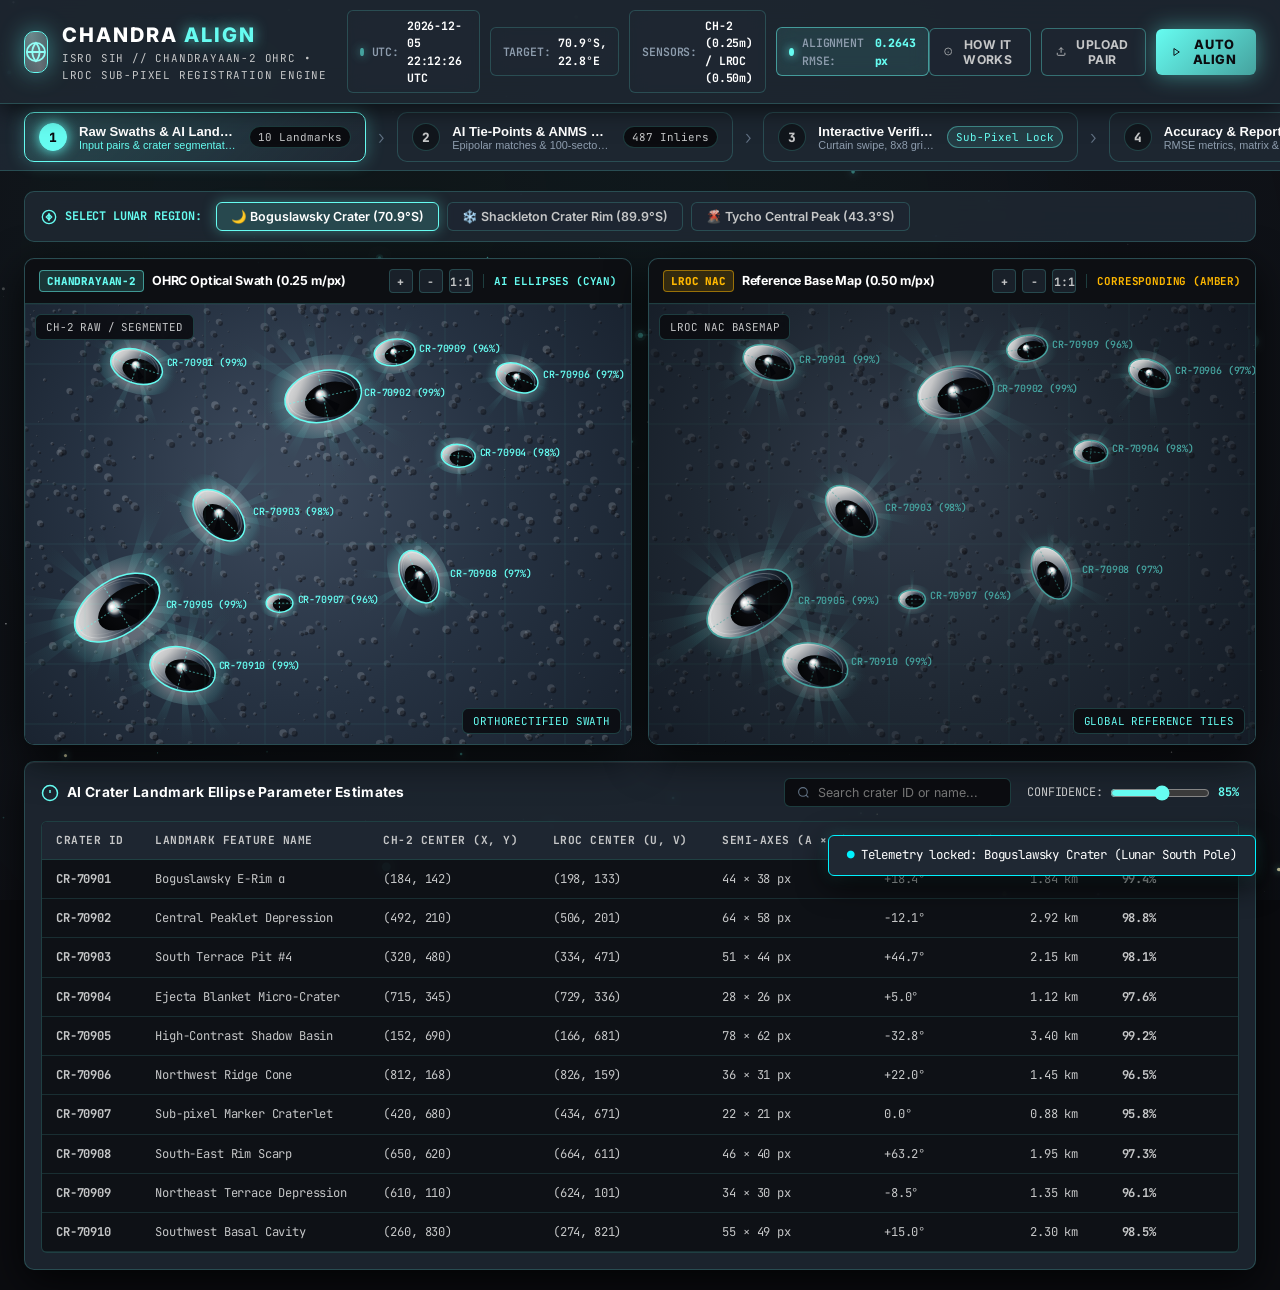
==== commit 0b7a3fc3: "feat(ui): shift to space vibes with starfield canvas, moving centroids, meteoroids, photorealistic l" ====
--- a/frontend/index.html
+++ b/frontend/index.html
@@ -10,6 +10,8 @@
   <link href="https://fonts.googleapis.com/css2?family=Inter:wght@400;500;600;700;800&family=JetBrains+Mono:wght@400;500;600;700;800&display=swap" rel="stylesheet" />
 </head>
 <body>
+  <!-- Space Starfield Background Canvas -->
+  <canvas id="space-starfield-bg"></canvas>
 
   <!-- ======================================================================
        Header Mission Control
@@ -73,10 +75,6 @@
         </svg>
         UPLOAD PAIR
       </button>
-
-      <a href="presentation.html" class="btn-secondary btn-slides" target="_blank" title="Open SIH Pitch Deck">
-        📊 SIH SLIDES
-      </a>
 
       <button class="btn-primary" id="btn-run-registration">
         <svg viewBox="0 0 24 24" width="16" height="16" fill="none" stroke="currentColor" stroke-width="2.5">
@@ -695,6 +693,7 @@
   <div class="toast-container" id="toast-container"></div>
 
   <!-- Scripts -->
+  <script src="js/starfield.js"></script>
   <script src="js/grid_heatmap.js"></script>
   <script src="js/curtain_slider.js"></script>
   <script src="js/checkerboard.js"></script>
--- a/frontend/css/style.css
+++ b/frontend/css/style.css
@@ -1,43 +1,51 @@
 /* ==========================================================================
-   ChandraAlign - Next-Gen ISRO Mission Control Lunar Registration Theme
-   Deep Space: #070A14 | Accents: Neon Cyan (#00F2FE), Amber (#FFB800), Emerald (#10B981)
+   ChandraAlign - Space & Orbital Registration Theme
+   Palette:
+   - Obsidian Black: #0B0C10 (Deep Space & Viewports)
+   - Graphite Gray:  #1F2833 (Panels, Cards & Containers)
+   - Telemetry Green:#45A29E (Subtle Accents, Secondary Badges & Rays)
+   - Matrix Lime:    #66FCF1 (Primary Glows, Active States & Hero Highlights)
+   - Pure Ice:       #C5C6C7 (Crisp Scientific Typography & Labels)
    ========================================================================== */
 
 :root {
-  --bg-deep-space: #070A14;
-  --bg-panel: rgba(13, 21, 39, 0.82);
-  --bg-panel-solid: #0D1527;
-  --bg-card: rgba(18, 28, 51, 0.70);
-  --bg-card-hover: rgba(26, 40, 72, 0.88);
-  --bg-input: #0A101F;
-
-  --border-subtle: rgba(30, 48, 86, 0.65);
-  --border-active: rgba(0, 242, 254, 0.6);
-  --border-cyan-glow: 0 0 16px rgba(0, 242, 254, 0.4);
-  --border-amber-glow: 0 0 16px rgba(255, 184, 0, 0.4);
-
-  --accent-cyan: #00F2FE;
-  --accent-cyan-bright: #38E1FF;
-  --accent-cyan-dim: rgba(0, 242, 254, 0.14);
+  --bg-obsidian: #0B0C10;
+  --bg-graphite: #1F2833;
+  --bg-graphite-light: rgba(45, 60, 77, 0.7);
+  --bg-panel: rgba(31, 40, 51, 0.85);
+  --bg-panel-solid: #1F2833;
+  --bg-card: rgba(31, 40, 51, 0.72);
+  --bg-card-hover: rgba(45, 60, 77, 0.92);
+  --bg-input: #0B0C10;
+
+  --border-subtle: rgba(69, 162, 158, 0.32);
+  --border-active: #66FCF1;
+  --border-telemetry: rgba(69, 162, 158, 0.6);
+  --border-matrix-glow: 0 0 16px rgba(102, 252, 241, 0.45);
+  --border-telemetry-glow: 0 0 16px rgba(69, 162, 158, 0.4);
+
+  --accent-matrix: #66FCF1;
+  --accent-matrix-bright: #A3FFFB;
+  --accent-matrix-dim: rgba(102, 252, 241, 0.15);
+  --accent-telemetry: #45A29E;
+  --accent-telemetry-dim: rgba(69, 162, 158, 0.18);
   --accent-amber: #FFB800;
-  --accent-amber-dim: rgba(255, 184, 0, 0.14);
-  --accent-emerald: #10B981;
-  --accent-emerald-dim: rgba(16, 185, 129, 0.14);
+  --accent-amber-dim: rgba(255, 184, 0, 0.15);
   --accent-crimson: #FF385C;
-  --accent-crimson-dim: rgba(255, 56, 92, 0.14);
-
-  --text-primary: #F8FAFC;
-  --text-secondary: #94A3B8;
-  --text-muted: #64748B;
-  --text-cyan: #38BDF8;
-  --text-amber: #FCD34D;
-  --text-emerald: #4ADE80;
+  --accent-crimson-dim: rgba(255, 56, 92, 0.15);
+
+  --text-primary: #FFFFFF;
+  --text-ice: #C5C6C7;
+  --text-secondary: #8E9DAE;
+  --text-muted: #627284;
+  --text-matrix: #66FCF1;
+  --text-telemetry: #45A29E;
 
   --font-mono: 'JetBrains Mono', 'Fira Code', ui-monospace, monospace;
   --font-sans: 'Inter', -apple-system, BlinkMacSystemFont, 'Segoe UI', Roboto, sans-serif;
 
-  --shadow-glass: 0 12px 40px rgba(0, 0, 0, 0.6), inset 0 1px 0 rgba(255, 255, 255, 0.08);
-  --shadow-glow-cyan: 0 0 24px rgba(0, 242, 254, 0.45);
+  --shadow-glass: 0 12px 40px rgba(0, 0, 0, 0.75), inset 0 1px 0 rgba(255, 255, 255, 0.08);
+  --shadow-glow-matrix: 0 0 24px rgba(102, 252, 241, 0.45);
   --radius-sm: 6px;
   --radius-md: 10px;
   --radius-lg: 16px;
@@ -50,15 +58,8 @@
 }
 
 body {
-  background-color: var(--bg-deep-space);
-  background-image: 
-    radial-gradient(circle at 20% 10%, rgba(0, 242, 254, 0.08) 0%, transparent 45%),
-    radial-gradient(circle at 80% 80%, rgba(255, 184, 0, 0.06) 0%, transparent 45%),
-    radial-gradient(circle at 50% 50%, rgba(16, 185, 129, 0.04) 0%, transparent 60%),
-    linear-gradient(rgba(30, 48, 86, 0.15) 1px, transparent 1px),
-    linear-gradient(90deg, rgba(30, 48, 86, 0.15) 1px, transparent 1px);
-  background-size: 100% 100%, 100% 100%, 100% 100%, 36px 36px, 36px 36px;
-  color: var(--text-primary);
+  background-color: var(--bg-obsidian);
+  color: var(--text-ice);
   font-family: var(--font-sans);
   min-height: 100vh;
   display: flex;
@@ -66,6 +67,18 @@
   overflow-x: hidden;
   line-height: 1.5;
   letter-spacing: -0.01em;
+  position: relative;
+}
+
+/* Starfield Canvas Background */
+#space-starfield-bg {
+  position: fixed;
+  top: 0;
+  left: 0;
+  width: 100vw;
+  height: 100vh;
+  z-index: -1;
+  pointer-events: none;
 }
 
 /* Custom Scrollbars */
@@ -74,14 +87,15 @@
   height: 6px;
 }
 ::-webkit-scrollbar-track {
-  background: #080D1A;
+  background: var(--bg-obsidian);
 }
 ::-webkit-scrollbar-thumb {
-  background: #1E2D4A;
-  border-radius: var(--radius-sm);
+  background: var(--bg-graphite);
+  border-radius: var(--radius-sm);
+  border: 1px solid var(--border-subtle);
 }
 ::-webkit-scrollbar-thumb:hover {
-  background: var(--accent-cyan);
+  background: var(--accent-matrix);
 }
 
 /* ==========================================================================
@@ -97,8 +111,8 @@
   position: sticky;
   top: 0;
   z-index: 100;
-  backdrop-filter: blur(16px);
-  box-shadow: 0 4px 20px rgba(0, 0, 0, 0.4);
+  backdrop-filter: blur(20px);
+  box-shadow: 0 4px 24px rgba(0, 0, 0, 0.7);
 }
 
 .brand-section {
@@ -113,10 +127,10 @@
   justify-content: center;
   width: 42px;
   height: 42px;
-  background: linear-gradient(135deg, rgba(0, 242, 254, 0.25), rgba(13, 21, 39, 0.9));
-  border: 1.5px solid var(--accent-cyan);
+  background: linear-gradient(135deg, rgba(102, 252, 241, 0.25), rgba(31, 40, 51, 0.95));
+  border: 1.5px solid var(--accent-matrix);
   border-radius: var(--radius-md);
-  box-shadow: var(--shadow-glow-cyan);
+  box-shadow: var(--shadow-glow-matrix);
   position: relative;
   overflow: hidden;
 }
@@ -128,7 +142,7 @@
   left: -50%;
   width: 200%;
   height: 200%;
-  background: linear-gradient(45deg, transparent, rgba(255, 255, 255, 0.2), transparent);
+  background: linear-gradient(45deg, transparent, rgba(255, 255, 255, 0.3), transparent);
   transform: rotate(30deg);
   animation: shine 4s infinite linear;
 }
@@ -141,7 +155,7 @@
 .brand-logo-badge svg {
   width: 24px;
   height: 24px;
-  color: var(--accent-cyan);
+  color: var(--accent-matrix);
 }
 
 .brand-titles h1 {
@@ -149,20 +163,20 @@
   font-weight: 800;
   letter-spacing: 2px;
   text-transform: uppercase;
-  color: #fff;
+  color: #FFFFFF;
   display: flex;
   align-items: center;
   gap: 6px;
 }
 
 .brand-titles h1 span {
-  color: var(--accent-cyan);
-  text-shadow: 0 0 12px rgba(0, 242, 254, 0.7);
+  color: var(--accent-matrix);
+  text-shadow: 0 0 14px rgba(102, 252, 241, 0.8);
 }
 
 .brand-tagline {
   font-size: 0.68rem;
-  color: var(--text-secondary);
+  color: var(--text-ice);
   font-family: var(--font-mono);
   letter-spacing: 0.8px;
 }
@@ -183,17 +197,17 @@
   border-radius: var(--radius-sm);
   font-family: var(--font-mono);
   font-size: 0.72rem;
-  backdrop-filter: blur(8px);
+  backdrop-filter: blur(10px);
   transition: all 0.2s ease;
 }
 
 .telemetry-chip.highlight-chip {
-  border-color: rgba(0, 242, 254, 0.4);
-  background: rgba(0, 242, 254, 0.08);
+  border-color: rgba(102, 252, 241, 0.5);
+  background: rgba(102, 252, 241, 0.1);
 }
 
 .telemetry-chip.highlight-chip .chip-value {
-  color: var(--accent-cyan);
+  color: var(--accent-matrix);
   font-weight: 800;
 }
 
@@ -206,30 +220,30 @@
   width: 8px;
   height: 8px;
   border-radius: 50%;
-  background: var(--accent-emerald);
-  box-shadow: 0 0 10px var(--accent-emerald);
+  background: var(--accent-telemetry);
+  box-shadow: 0 0 10px var(--accent-telemetry);
   animation: pulse-glow 2s infinite ease-in-out;
 }
 
 .telemetry-chip .pulse-dot.cyan {
-  background: var(--accent-cyan);
-  box-shadow: 0 0 10px var(--accent-cyan);
+  background: var(--accent-matrix);
+  box-shadow: 0 0 10px var(--accent-matrix);
 }
 
 .telemetry-chip .chip-label {
-  color: var(--text-muted);
+  color: var(--text-secondary);
   text-transform: uppercase;
   font-weight: 600;
 }
 
 .telemetry-chip .chip-value {
-  color: var(--text-primary);
+  color: #FFFFFF;
   font-weight: 700;
 }
 
 @keyframes pulse-glow {
   0%, 100% { transform: scale(1); opacity: 1; }
-  50% { transform: scale(1.3); opacity: 0.5; }
+  50% { transform: scale(1.35); opacity: 0.5; }
 }
 
 .header-controls {
@@ -238,13 +252,16 @@
   gap: 10px;
 }
 
+/* ==========================================================================
+   Buttons & Actions (Matrix Lime & Telemetry Green Palette)
+   ========================================================================== */
 .btn-primary {
   display: flex;
   align-items: center;
   gap: 8px;
-  background: linear-gradient(135deg, #00F2FE 0%, #4FACFE 100%);
+  background: linear-gradient(135deg, #66FCF1 0%, #45A29E 100%);
   border: none;
-  color: #040812;
+  color: #0B0C10;
   font-family: var(--font-sans);
   font-weight: 800;
   font-size: 0.8rem;
@@ -252,14 +269,15 @@
   padding: 8px 16px;
   border-radius: var(--radius-sm);
   cursor: pointer;
-  box-shadow: 0 0 20px rgba(0, 242, 254, 0.45);
+  box-shadow: 0 0 22px rgba(102, 252, 241, 0.45);
   transition: all 0.2s cubic-bezier(0.4, 0, 0.2, 1);
   text-transform: uppercase;
 }
 
 .btn-primary:hover {
   transform: translateY(-1.5px);
-  box-shadow: 0 0 30px rgba(0, 242, 254, 0.75);
+  box-shadow: 0 0 32px rgba(102, 252, 241, 0.8);
+  background: linear-gradient(135deg, #A3FFFB 0%, #66FCF1 100%);
 }
 
 .btn-primary:active {
@@ -271,8 +289,8 @@
   align-items: center;
   gap: 8px;
   background: var(--bg-card);
-  border: 1px solid var(--border-subtle);
-  color: var(--text-primary);
+  border: 1px solid var(--border-telemetry);
+  color: var(--text-ice);
   font-family: var(--font-sans);
   font-size: 0.76rem;
   font-weight: 700;
@@ -285,32 +303,23 @@
 }
 
 .btn-secondary:hover {
-  border-color: var(--accent-cyan);
-  color: var(--accent-cyan);
-  box-shadow: 0 0 12px rgba(0, 242, 254, 0.2);
-}
-
-.btn-slides {
-  color: var(--accent-amber);
-  border-color: rgba(255, 184, 0, 0.4);
-}
-.btn-slides:hover {
-  border-color: var(--accent-amber);
-  color: var(--accent-amber);
-  box-shadow: 0 0 12px rgba(255, 184, 0, 0.3);
+  border-color: var(--accent-matrix);
+  color: var(--accent-matrix);
+  background: var(--bg-card-hover);
+  box-shadow: 0 0 14px rgba(102, 252, 241, 0.3);
 }
 
 /* ==========================================================================
-   Step-by-Step Workflow Navigation Ribbon (4 Connected Stages)
+   4-Step Workflow Stepper
    ========================================================================== */
 .navigation-bar {
-  background: rgba(10, 16, 30, 0.95);
+  background: rgba(31, 40, 51, 0.9);
   border-bottom: 1px solid var(--border-subtle);
   padding: 8px 24px;
   display: flex;
   align-items: center;
   justify-content: center;
-  backdrop-filter: blur(12px);
+  backdrop-filter: blur(16px);
 }
 
 .workflow-stepper {
@@ -344,12 +353,12 @@
   width: 28px;
   height: 28px;
   border-radius: 50%;
-  background: rgba(255, 255, 255, 0.06);
+  background: rgba(11, 12, 16, 0.6);
   border: 1.5px solid var(--border-subtle);
   font-family: var(--font-mono);
   font-size: 0.8rem;
   font-weight: 800;
-  color: var(--text-muted);
+  color: var(--text-ice);
   transition: all 0.25s ease;
   flex-shrink: 0;
 }
@@ -362,7 +371,7 @@
 .step-title {
   font-size: 0.82rem;
   font-weight: 700;
-  color: var(--text-primary);
+  color: #FFFFFF;
   white-space: nowrap;
   overflow: hidden;
   text-overflow: ellipsis;
@@ -370,7 +379,7 @@
 
 .step-desc {
   font-size: 0.68rem;
-  color: var(--text-muted);
+  color: var(--text-secondary);
   white-space: nowrap;
   overflow: hidden;
   text-overflow: ellipsis;
@@ -381,22 +390,22 @@
   font-size: 0.68rem;
   padding: 3px 8px;
   border-radius: 12px;
-  background: #0E1628;
-  border: 1px solid var(--border-subtle);
-  color: var(--text-muted);
+  background: var(--bg-obsidian);
+  border: 1px solid var(--border-subtle);
+  color: var(--text-ice);
   flex-shrink: 0;
 }
 
 .step-badge.highlight {
-  border-color: rgba(0, 242, 254, 0.4);
-  color: var(--accent-cyan);
-  background: rgba(0, 242, 254, 0.1);
+  border-color: rgba(102, 252, 241, 0.4);
+  color: var(--accent-matrix);
+  background: rgba(102, 252, 241, 0.1);
 }
 
 .step-badge.green {
-  border-color: rgba(16, 185, 129, 0.4);
-  color: var(--accent-emerald);
-  background: rgba(16, 185, 129, 0.1);
+  border-color: rgba(69, 162, 158, 0.4);
+  color: var(--accent-matrix);
+  background: rgba(69, 162, 158, 0.12);
 }
 
 .step-arrow {
@@ -408,21 +417,21 @@
 
 .step-nav-btn:hover {
   background: var(--bg-card-hover);
-  border-color: rgba(0, 242, 254, 0.4);
+  border-color: rgba(102, 252, 241, 0.4);
   transform: translateY(-1px);
 }
 
 .step-nav-btn.active {
-  background: linear-gradient(135deg, rgba(0, 242, 254, 0.14) 0%, rgba(13, 21, 39, 0.9) 100%);
-  border-color: var(--accent-cyan);
-  box-shadow: 0 0 16px rgba(0, 242, 254, 0.25);
+  background: linear-gradient(135deg, rgba(102, 252, 241, 0.16) 0%, rgba(31, 40, 51, 0.95) 100%);
+  border-color: var(--accent-matrix);
+  box-shadow: 0 0 18px rgba(102, 252, 241, 0.3);
 }
 
 .step-nav-btn.active .step-indicator {
-  background: var(--accent-cyan);
-  border-color: var(--accent-cyan);
-  color: #040812;
-  box-shadow: 0 0 12px var(--accent-cyan);
+  background: var(--accent-matrix);
+  border-color: var(--accent-matrix);
+  color: var(--bg-obsidian);
+  box-shadow: 0 0 14px var(--accent-matrix);
 }
 
 .step-nav-btn.active .step-title {
@@ -430,7 +439,7 @@
 }
 
 .step-nav-btn.active .step-desc {
-  color: var(--accent-cyan);
+  color: var(--accent-matrix);
 }
 
 /* ==========================================================================
@@ -470,7 +479,7 @@
   background: var(--bg-panel);
   border: 1px solid var(--border-subtle);
   border-radius: var(--radius-md);
-  backdrop-filter: blur(12px);
+  backdrop-filter: blur(14px);
 }
 
 .quickbar-label {
@@ -480,7 +489,7 @@
   font-family: var(--font-mono);
   font-size: 0.74rem;
   font-weight: 700;
-  color: var(--text-cyan);
+  color: var(--accent-matrix);
 }
 
 .preset-pills-group {
@@ -492,7 +501,7 @@
 .preset-pill {
   background: var(--bg-card);
   border: 1px solid var(--border-subtle);
-  color: var(--text-secondary);
+  color: var(--text-ice);
   font-family: var(--font-sans);
   font-size: 0.78rem;
   font-weight: 600;
@@ -503,16 +512,16 @@
 }
 
 .preset-pill:hover {
-  border-color: var(--accent-cyan);
-  color: var(--text-primary);
+  border-color: var(--accent-matrix);
+  color: #FFFFFF;
   background: var(--bg-card-hover);
 }
 
 .preset-pill.active {
-  background: rgba(0, 242, 254, 0.15);
-  border-color: var(--accent-cyan);
+  background: rgba(102, 252, 241, 0.16);
+  border-color: var(--accent-matrix);
   color: #FFFFFF;
-  box-shadow: 0 0 12px rgba(0, 242, 254, 0.3);
+  box-shadow: 0 0 14px rgba(102, 252, 241, 0.35);
 }
 
 /* ==========================================================================
@@ -538,7 +547,7 @@
   align-items: center;
   justify-content: space-between;
   padding: 10px 14px;
-  background: rgba(9, 14, 26, 0.9);
+  background: rgba(11, 12, 16, 0.85);
   border-bottom: 1px solid var(--border-subtle);
 }
 
@@ -548,12 +557,13 @@
   gap: 8px;
   font-size: 0.78rem;
   font-weight: 700;
+  color: #FFFFFF;
 }
 
 .tag-ch2 {
-  background: rgba(0, 242, 254, 0.15);
-  color: var(--accent-cyan);
-  border: 1px solid rgba(0, 242, 254, 0.4);
+  background: rgba(102, 252, 241, 0.16);
+  color: var(--accent-matrix);
+  border: 1px solid rgba(102, 252, 241, 0.5);
   padding: 2px 7px;
   border-radius: 4px;
   font-family: var(--font-mono);
@@ -562,9 +572,9 @@
 }
 
 .tag-lroc {
-  background: rgba(255, 184, 0, 0.15);
+  background: rgba(255, 184, 0, 0.16);
   color: var(--accent-amber);
-  border: 1px solid rgba(255, 184, 0, 0.4);
+  border: 1px solid rgba(255, 184, 0, 0.5);
   padding: 2px 7px;
   border-radius: 4px;
   font-family: var(--font-mono);
@@ -581,7 +591,7 @@
 .mini-tool-btn {
   background: var(--bg-card);
   border: 1px solid var(--border-subtle);
-  color: var(--text-primary);
+  color: var(--text-ice);
   font-family: var(--font-mono);
   font-size: 0.72rem;
   font-weight: 700;
@@ -596,8 +606,8 @@
 }
 
 .mini-tool-btn:hover {
-  border-color: var(--accent-cyan);
-  color: var(--accent-cyan);
+  border-color: var(--accent-matrix);
+  color: var(--accent-matrix);
 }
 
 .tool-sep {
@@ -608,7 +618,7 @@
 }
 
 .tag-legend-cyan {
-  color: var(--accent-cyan);
+  color: var(--accent-matrix);
   font-weight: 700;
   font-size: 0.68rem;
   font-family: var(--font-mono);
@@ -625,7 +635,7 @@
   position: relative;
   width: 100%;
   height: 440px;
-  background: #020409;
+  background: var(--bg-obsidian);
   cursor: crosshair;
 }
 
@@ -639,13 +649,13 @@
   position: absolute;
   top: 10px;
   left: 10px;
-  background: rgba(6, 10, 20, 0.85);
+  background: rgba(11, 12, 16, 0.88);
   border: 1px solid var(--border-subtle);
   padding: 4px 10px;
   border-radius: var(--radius-sm);
   font-family: var(--font-mono);
   font-size: 0.68rem;
-  color: var(--text-secondary);
+  color: var(--text-ice);
   pointer-events: none;
   backdrop-filter: blur(8px);
 }
@@ -654,13 +664,13 @@
   position: absolute;
   bottom: 10px;
   right: 10px;
-  background: rgba(6, 10, 20, 0.85);
+  background: rgba(11, 12, 16, 0.88);
   border: 1px solid var(--border-subtle);
   padding: 4px 10px;
   border-radius: var(--radius-sm);
   font-family: var(--font-mono);
   font-size: 0.68rem;
-  color: var(--text-cyan);
+  color: var(--accent-matrix);
   pointer-events: none;
   backdrop-filter: blur(8px);
 }
@@ -698,7 +708,7 @@
 .hud-title svg {
   width: 18px;
   height: 18px;
-  color: var(--accent-cyan);
+  color: var(--accent-matrix);
 }
 
 .table-filter-bar {
@@ -737,17 +747,17 @@
   gap: 8px;
   font-family: var(--font-mono);
   font-size: 0.74rem;
-  color: var(--text-secondary);
+  color: var(--text-ice);
 }
 
 .slider-control-group input[type="range"] {
   width: 100px;
-  accent-color: var(--accent-cyan);
+  accent-color: var(--accent-matrix);
   cursor: pointer;
 }
 
 .value-highlight {
-  color: var(--accent-cyan);
+  color: var(--accent-matrix);
   font-weight: bold;
 }
 
@@ -755,7 +765,7 @@
   overflow-x: auto;
   border: 1px solid var(--border-subtle);
   border-radius: var(--radius-sm);
-  background: rgba(6, 10, 20, 0.6);
+  background: rgba(11, 12, 16, 0.75);
 }
 
 .telemetry-table {
@@ -766,8 +776,8 @@
 }
 
 .telemetry-table th {
-  background: rgba(13, 21, 39, 0.95);
-  color: var(--text-secondary);
+  background: rgba(31, 40, 51, 0.95);
+  color: var(--text-ice);
   font-family: var(--font-mono);
   font-size: 0.7rem;
   text-transform: uppercase;
@@ -778,14 +788,14 @@
 
 .telemetry-table td {
   padding: 10px 14px;
-  border-bottom: 1px solid rgba(30, 48, 86, 0.35);
-  font-family: var(--font-mono);
-  color: var(--text-primary);
+  border-bottom: 1px solid rgba(69, 162, 158, 0.2);
+  font-family: var(--font-mono);
+  color: var(--text-ice);
   transition: background 0.15s ease;
 }
 
 .telemetry-table tbody tr:hover {
-  background: rgba(0, 242, 254, 0.06);
+  background: rgba(102, 252, 241, 0.08);
 }
 
 /* ==========================================================================
@@ -796,8 +806,8 @@
   align-items: center;
   gap: 14px;
   padding: 12px 18px;
-  background: rgba(0, 242, 254, 0.08);
-  border: 1px solid rgba(0, 242, 254, 0.3);
+  background: rgba(102, 252, 241, 0.09);
+  border: 1px solid rgba(102, 252, 241, 0.35);
   border-radius: var(--radius-md);
   margin-bottom: 16px;
 }
@@ -808,7 +818,7 @@
 
 .explainer-text {
   font-size: 0.8rem;
-  color: var(--text-primary);
+  color: var(--text-ice);
   line-height: 1.4;
 }
 
@@ -826,7 +836,7 @@
 .filter-pill {
   background: var(--bg-card);
   border: 1px solid var(--border-subtle);
-  color: var(--text-secondary);
+  color: var(--text-ice);
   font-family: var(--font-mono);
   font-size: 0.72rem;
   padding: 4px 10px;
@@ -836,16 +846,16 @@
 }
 
 .filter-pill.active {
-  background: rgba(0, 242, 254, 0.15);
-  border-color: var(--accent-cyan);
-  color: var(--accent-cyan);
+  background: rgba(102, 252, 241, 0.16);
+  border-color: var(--accent-matrix);
+  color: var(--accent-matrix);
 }
 
 .match-canvas-container {
   position: relative;
   width: 100%;
   height: 460px;
-  background: #020409;
+  background: var(--bg-obsidian);
   border-radius: var(--radius-sm);
   overflow: hidden;
 }
@@ -859,7 +869,7 @@
 .uniformity-status {
   font-family: var(--font-mono);
   font-size: 0.74rem;
-  color: var(--accent-emerald);
+  color: var(--accent-matrix);
   font-weight: 700;
 }
 
@@ -871,7 +881,7 @@
 
 .anms-explanation {
   font-size: 0.74rem;
-  color: var(--text-secondary);
+  color: var(--text-ice);
   line-height: 1.4;
 }
 
@@ -879,7 +889,7 @@
   display: grid;
   grid-template-columns: repeat(10, 1fr);
   gap: 4px;
-  background: rgba(6, 10, 20, 0.8);
+  background: rgba(11, 12, 16, 0.85);
   padding: 8px;
   border-radius: var(--radius-sm);
   border: 1px solid var(--border-subtle);
@@ -902,7 +912,7 @@
 .anms-cell:hover {
   transform: scale(1.15);
   z-index: 10;
-  box-shadow: 0 0 10px var(--accent-cyan);
+  box-shadow: 0 0 10px var(--accent-matrix);
 }
 
 .heatmap-legend {
@@ -917,21 +927,21 @@
   flex: 1;
   height: 8px;
   border-radius: 4px;
-  background: linear-gradient(90deg, #1E293B, #0284C7, #00F2FE, #FFB800);
+  background: linear-gradient(90deg, #1F2833, #45A29E, #66FCF1, #FFB800);
 }
 
 .anms-hover-box {
   font-family: var(--font-mono);
   font-size: 0.74rem;
-  color: var(--text-cyan);
-  background: #060A14;
+  color: var(--accent-matrix);
+  background: var(--bg-obsidian);
   padding: 8px 12px;
   border-radius: var(--radius-sm);
   border: 1px solid var(--border-subtle);
 }
 
 /* ==========================================================================
-   Step 3: Verification & Alignment Inspector (The Hero Visualizer)
+   Step 3: Verification & Alignment Inspector (Hero Visualizer)
    ========================================================================== */
 .verification-hero-bar {
   display: flex;
@@ -956,12 +966,12 @@
   font-family: var(--font-mono);
   font-size: 0.74rem;
   font-weight: 800;
-  color: var(--text-cyan);
+  color: var(--accent-matrix);
 }
 
 .reg-state-toggle {
   display: flex;
-  background: #060A14;
+  background: var(--bg-obsidian);
   border: 1px solid var(--border-subtle);
   border-radius: var(--radius-sm);
   padding: 3px;
@@ -982,21 +992,21 @@
 }
 
 .state-toggle-btn.active {
-  background: linear-gradient(135deg, rgba(0, 242, 254, 0.25), rgba(16, 185, 129, 0.2));
-  border: 1px solid var(--accent-cyan);
+  background: linear-gradient(135deg, rgba(102, 252, 241, 0.25), rgba(69, 162, 158, 0.25));
+  border: 1px solid var(--accent-matrix);
   color: #FFFFFF;
-  box-shadow: 0 0 12px rgba(0, 242, 254, 0.35);
+  box-shadow: 0 0 14px rgba(102, 252, 241, 0.4);
 }
 
 .state-toggle-btn#btn-state-unaligned.active {
   background: linear-gradient(135deg, rgba(255, 56, 92, 0.25), rgba(255, 184, 0, 0.2));
   border-color: var(--accent-crimson);
-  box-shadow: 0 0 12px rgba(255, 56, 92, 0.35);
+  box-shadow: 0 0 14px rgba(255, 56, 92, 0.4);
 }
 
 .inspector-toggle-group {
   display: flex;
-  background: #060A14;
+  background: var(--bg-obsidian);
   border: 1px solid var(--border-subtle);
   border-radius: var(--radius-sm);
   padding: 3px;
@@ -1019,9 +1029,9 @@
 
 .toggle-pill-btn.active {
   background: var(--bg-card-hover);
-  border: 1px solid var(--accent-cyan);
-  color: var(--accent-cyan);
-  box-shadow: 0 0 10px rgba(0, 242, 254, 0.2);
+  border: 1px solid var(--accent-matrix);
+  color: var(--accent-matrix);
+  box-shadow: 0 0 12px rgba(102, 252, 241, 0.25);
 }
 
 .verification-quick-controls {
@@ -1040,7 +1050,7 @@
   font-family: var(--font-mono);
   font-size: 0.72rem;
   font-weight: 700;
-  color: var(--text-muted);
+  color: var(--text-secondary);
   margin-right: 4px;
 }
 
@@ -1049,7 +1059,7 @@
   height: 26px;
   background: var(--bg-card);
   border: 1px solid var(--border-subtle);
-  color: var(--text-primary);
+  color: var(--text-ice);
   border-radius: 4px;
   font-size: 0.7rem;
   display: flex;
@@ -1060,8 +1070,8 @@
 }
 
 .control-btn-icon:hover {
-  border-color: var(--accent-cyan);
-  color: var(--accent-cyan);
+  border-color: var(--accent-matrix);
+  color: var(--accent-matrix);
 }
 
 .toggle-switch-wrapper {
@@ -1075,7 +1085,7 @@
 .toggle-switch {
   width: 34px;
   height: 18px;
-  background: #0E1628;
+  background: var(--bg-obsidian);
   border: 1px solid var(--border-subtle);
   border-radius: 10px;
   position: relative;
@@ -1094,29 +1104,29 @@
 }
 
 .toggle-switch.active {
-  background: rgba(0, 242, 254, 0.25);
-  border-color: var(--accent-cyan);
+  background: rgba(102, 252, 241, 0.25);
+  border-color: var(--accent-matrix);
 }
 
 .toggle-switch.active .toggle-switch-knob {
   left: 17px;
-  background: var(--accent-cyan);
-  box-shadow: 0 0 8px var(--accent-cyan);
+  background: var(--accent-matrix);
+  box-shadow: 0 0 8px var(--accent-matrix);
 }
 
 .toggle-label {
   font-size: 0.74rem;
   font-weight: 700;
-  color: var(--text-secondary);
+  color: var(--text-ice);
 }
 
 .inspection-tip-bar {
   padding: 8px 14px;
   background: rgba(255, 184, 0, 0.08);
-  border: 1px solid rgba(255, 184, 0, 0.3);
+  border: 1px solid rgba(255, 184, 0, 0.35);
   border-radius: var(--radius-sm);
   font-size: 0.76rem;
-  color: var(--text-amber);
+  color: var(--accent-amber);
   margin-bottom: 14px;
 }
 
@@ -1133,7 +1143,7 @@
   position: relative;
   width: 100%;
   height: 580px;
-  background: #020409;
+  background: var(--bg-obsidian);
   border-radius: var(--radius-md);
   overflow: hidden;
   border: 1px solid var(--border-subtle);
@@ -1159,8 +1169,8 @@
   top: 0;
   bottom: 0;
   width: 2px;
-  background: var(--accent-cyan);
-  box-shadow: 0 0 16px var(--accent-cyan);
+  background: var(--accent-matrix);
+  box-shadow: 0 0 16px var(--accent-matrix);
   cursor: ew-resize;
   z-index: 20;
 }
@@ -1173,13 +1183,13 @@
   width: 36px;
   height: 36px;
   border-radius: 50%;
-  background: #070A14;
-  border: 2px solid var(--accent-cyan);
-  box-shadow: 0 0 20px var(--accent-cyan);
+  background: var(--bg-obsidian);
+  border: 2px solid var(--accent-matrix);
+  box-shadow: 0 0 20px var(--accent-matrix);
   display: flex;
   align-items: center;
   justify-content: center;
-  color: var(--accent-cyan);
+  color: var(--accent-matrix);
 }
 
 /* Checkerboard Specifics */
@@ -1187,7 +1197,7 @@
   position: relative;
   width: 100%;
   height: 580px;
-  background: #020409;
+  background: var(--bg-obsidian);
   border-radius: var(--radius-md);
   overflow: hidden;
   border: 1px solid var(--border-subtle);
@@ -1204,14 +1214,14 @@
   position: absolute;
   bottom: 12px;
   left: 12px;
-  background: rgba(6, 10, 20, 0.9);
+  background: rgba(11, 12, 16, 0.92);
   border: 1px solid var(--border-subtle);
   padding: 8px 14px;
   border-radius: var(--radius-sm);
   display: flex;
   align-items: center;
   gap: 12px;
-  backdrop-filter: blur(12px);
+  backdrop-filter: blur(14px);
   z-index: 10;
 }
 
@@ -1241,7 +1251,7 @@
 
 .metric-kpi-card:hover {
   transform: translateY(-2px);
-  border-color: rgba(0, 242, 254, 0.4);
+  border-color: var(--accent-matrix);
 }
 
 .kpi-title {
@@ -1250,18 +1260,18 @@
   justify-content: space-between;
   font-size: 0.76rem;
   font-weight: 700;
-  color: var(--text-secondary);
+  color: var(--text-ice);
   margin-bottom: 10px;
 }
 
 .kpi-target-tag {
   font-family: var(--font-mono);
   font-size: 0.68rem;
-  color: var(--accent-cyan);
+  color: var(--accent-matrix);
 }
 
 .kpi-target-tag.emerald {
-  color: var(--accent-emerald);
+  color: var(--accent-matrix);
 }
 
 .kpi-target-tag.amber {
@@ -1277,34 +1287,34 @@
 }
 
 .kpi-value.cyan {
-  color: var(--accent-cyan);
-  text-shadow: 0 0 20px rgba(0, 242, 254, 0.4);
+  color: var(--accent-matrix);
+  text-shadow: 0 0 20px rgba(102, 252, 241, 0.45);
 }
 
 .kpi-value.emerald {
-  color: var(--accent-emerald);
-  text-shadow: 0 0 20px rgba(16, 185, 129, 0.4);
+  color: var(--accent-matrix);
+  text-shadow: 0 0 20px rgba(102, 252, 241, 0.45);
 }
 
 .kpi-value.amber {
   color: var(--accent-amber);
-  text-shadow: 0 0 20px rgba(255, 184, 0, 0.4);
+  text-shadow: 0 0 20px rgba(255, 184, 0, 0.45);
 }
 
 .kpi-subtext {
   font-size: 0.72rem;
-  color: var(--text-muted);
+  color: var(--text-secondary);
 }
 
 .matrix-status-tag {
   font-family: var(--font-mono);
   font-size: 0.72rem;
-  color: var(--text-muted);
+  color: var(--text-secondary);
 }
 
 .matrix-explainer {
   font-size: 0.76rem;
-  color: var(--text-secondary);
+  color: var(--text-ice);
   margin-bottom: 12px;
 }
 
@@ -1312,7 +1322,7 @@
   display: grid;
   grid-template-columns: repeat(3, 1fr);
   gap: 8px;
-  background: rgba(6, 10, 20, 0.85);
+  background: rgba(11, 12, 16, 0.9);
   padding: 14px;
   border-radius: var(--radius-sm);
   border: 1px solid var(--border-subtle);
@@ -1324,15 +1334,15 @@
   border-radius: 4px;
   font-family: var(--font-mono);
   font-size: 0.76rem;
-  color: var(--text-cyan);
+  color: var(--accent-matrix);
   text-align: center;
-  border: 1px solid rgba(0, 242, 254, 0.15);
+  border: 1px solid rgba(102, 252, 241, 0.2);
 }
 
 .latency-total-tag {
   font-family: var(--font-mono);
   font-size: 0.75rem;
-  color: var(--accent-emerald);
+  color: var(--accent-matrix);
   font-weight: 700;
 }
 
@@ -1341,8 +1351,9 @@
   height: 14px;
   border-radius: 7px;
   overflow: hidden;
-  background: #0E1628;
+  background: var(--bg-obsidian);
   margin: 14px 0;
+  border: 1px solid var(--border-subtle);
 }
 
 .latency-slice {
@@ -1355,7 +1366,7 @@
   grid-template-columns: 1fr 1fr;
   gap: 8px;
   font-size: 0.74rem;
-  color: var(--text-secondary);
+  color: var(--text-ice);
 }
 
 .export-actions-row {
@@ -1374,8 +1385,8 @@
   left: 0;
   width: 100%;
   height: 100%;
-  background: rgba(4, 7, 15, 0.85);
-  backdrop-filter: blur(12px);
+  background: rgba(11, 12, 16, 0.88);
+  backdrop-filter: blur(14px);
   z-index: 1000;
   display: none;
   align-items: center;
@@ -1390,8 +1401,8 @@
 
 .modal-card {
   background: var(--bg-panel-solid);
-  border: 1px solid var(--border-active);
-  box-shadow: 0 20px 60px rgba(0, 0, 0, 0.8), 0 0 30px rgba(0, 242, 254, 0.25);
+  border: 1.5px solid var(--accent-matrix);
+  box-shadow: 0 20px 60px rgba(0, 0, 0, 0.9), 0 0 35px rgba(102, 252, 241, 0.3);
   border-radius: var(--radius-lg);
   width: 100%;
   max-width: 600px;
@@ -1409,7 +1420,7 @@
   align-items: center;
   justify-content: space-between;
   padding: 16px 20px;
-  background: rgba(18, 28, 51, 0.6);
+  background: rgba(11, 12, 16, 0.6);
   border-bottom: 1px solid var(--border-subtle);
 }
 
@@ -1425,7 +1436,7 @@
 .modal-close-btn {
   background: transparent;
   border: none;
-  color: var(--text-muted);
+  color: var(--text-ice);
   font-size: 1.4rem;
   cursor: pointer;
   line-height: 1;
@@ -1445,7 +1456,7 @@
   align-items: center;
   justify-content: space-between;
   padding: 14px 20px;
-  background: rgba(18, 28, 51, 0.6);
+  background: rgba(11, 12, 16, 0.6);
   border-top: 1px solid var(--border-subtle);
 }
 
@@ -1462,8 +1473,8 @@
   font-family: var(--font-mono);
   font-size: 0.68rem;
   font-weight: 800;
-  color: var(--accent-cyan);
-  background: rgba(0, 242, 254, 0.1);
+  color: var(--accent-matrix);
+  background: rgba(102, 252, 241, 0.12);
   padding: 3px 8px;
   border-radius: 12px;
   display: inline-block;
@@ -1479,21 +1490,21 @@
 
 .tour-slide p {
   font-size: 0.85rem;
-  color: var(--text-secondary);
+  color: var(--text-ice);
   line-height: 1.5;
   margin-bottom: 16px;
 }
 
 .tour-visual-card {
-  background: rgba(6, 10, 20, 0.8);
+  background: rgba(11, 12, 16, 0.85);
   border: 1px solid var(--border-subtle);
   border-radius: var(--radius-md);
   padding: 18px;
 }
 
 .tour-visual-card.highlight {
-  border-color: var(--accent-cyan);
-  box-shadow: 0 0 20px rgba(0, 242, 254, 0.2);
+  border-color: var(--accent-matrix);
+  box-shadow: 0 0 20px rgba(102, 252, 241, 0.25);
 }
 
 .tour-preview-grid {
@@ -1515,7 +1526,7 @@
   justify-content: space-around;
   font-family: var(--font-mono);
   font-size: 0.85rem;
-  color: var(--accent-emerald);
+  color: var(--accent-matrix);
 }
 
 .tour-dots {
@@ -1533,8 +1544,8 @@
 }
 
 .tour-dots .dot.active {
-  background: var(--accent-cyan);
-  box-shadow: 0 0 8px var(--accent-cyan);
+  background: var(--accent-matrix);
+  box-shadow: 0 0 8px var(--accent-matrix);
   width: 18px;
   border-radius: 4px;
 }
@@ -1547,7 +1558,7 @@
 }
 
 .dropzone-box {
-  background: rgba(6, 10, 20, 0.7);
+  background: rgba(11, 12, 16, 0.75);
   border: 2px dashed var(--border-subtle);
   border-radius: var(--radius-md);
   padding: 24px 14px;
@@ -1557,8 +1568,8 @@
 }
 
 .dropzone-box:hover {
-  border-color: var(--accent-cyan);
-  background: rgba(0, 242, 254, 0.05);
+  border-color: var(--accent-matrix);
+  background: rgba(102, 252, 241, 0.06);
 }
 
 .dropzone-icon {
@@ -1575,7 +1586,7 @@
 
 .dropzone-sub {
   font-size: 0.7rem;
-  color: var(--text-muted);
+  color: var(--text-ice);
 }
 
 /* Toast Notifications */
@@ -1592,13 +1603,13 @@
 
 .toast {
   background: var(--bg-panel-solid);
-  border: 1px solid var(--border-active);
+  border: 1px solid var(--accent-matrix);
   color: #FFFFFF;
   padding: 10px 18px;
   border-radius: var(--radius-sm);
   font-family: var(--font-mono);
   font-size: 0.78rem;
-  box-shadow: 0 8px 30px rgba(0, 0, 0, 0.6);
+  box-shadow: 0 8px 30px rgba(0, 0, 0, 0.8), 0 0 15px rgba(102, 252, 241, 0.2);
   pointer-events: auto;
   animation: slideIn 0.3s cubic-bezier(0.4, 0, 0.2, 1);
 }
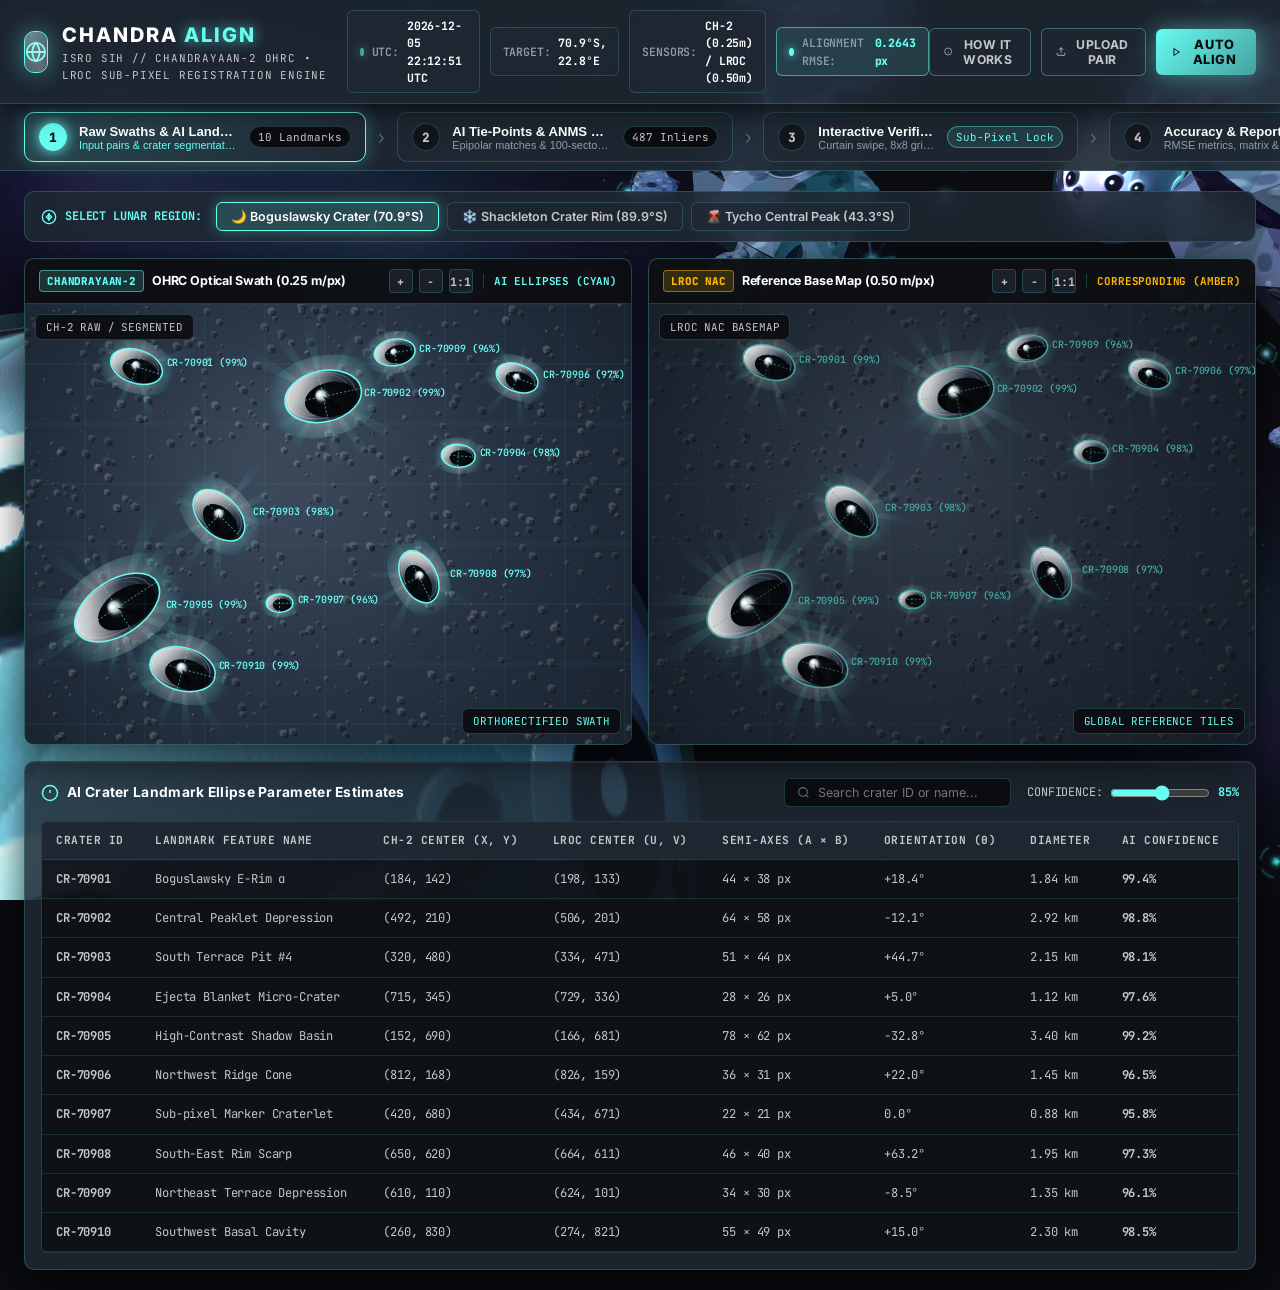
==== commit 1430086a: "feat(ui): implement Three.js 3D space canvas with tumbling meteoroids, dynamic centroids, and lunar " ====
--- a/frontend/index.html
+++ b/frontend/index.html
@@ -693,6 +693,7 @@
   <div class="toast-container" id="toast-container"></div>
 
   <!-- Scripts -->
+  <script src="js/three.min.js"></script>
   <script src="js/starfield.js"></script>
   <script src="js/grid_heatmap.js"></script>
   <script src="js/curtain_slider.js"></script>
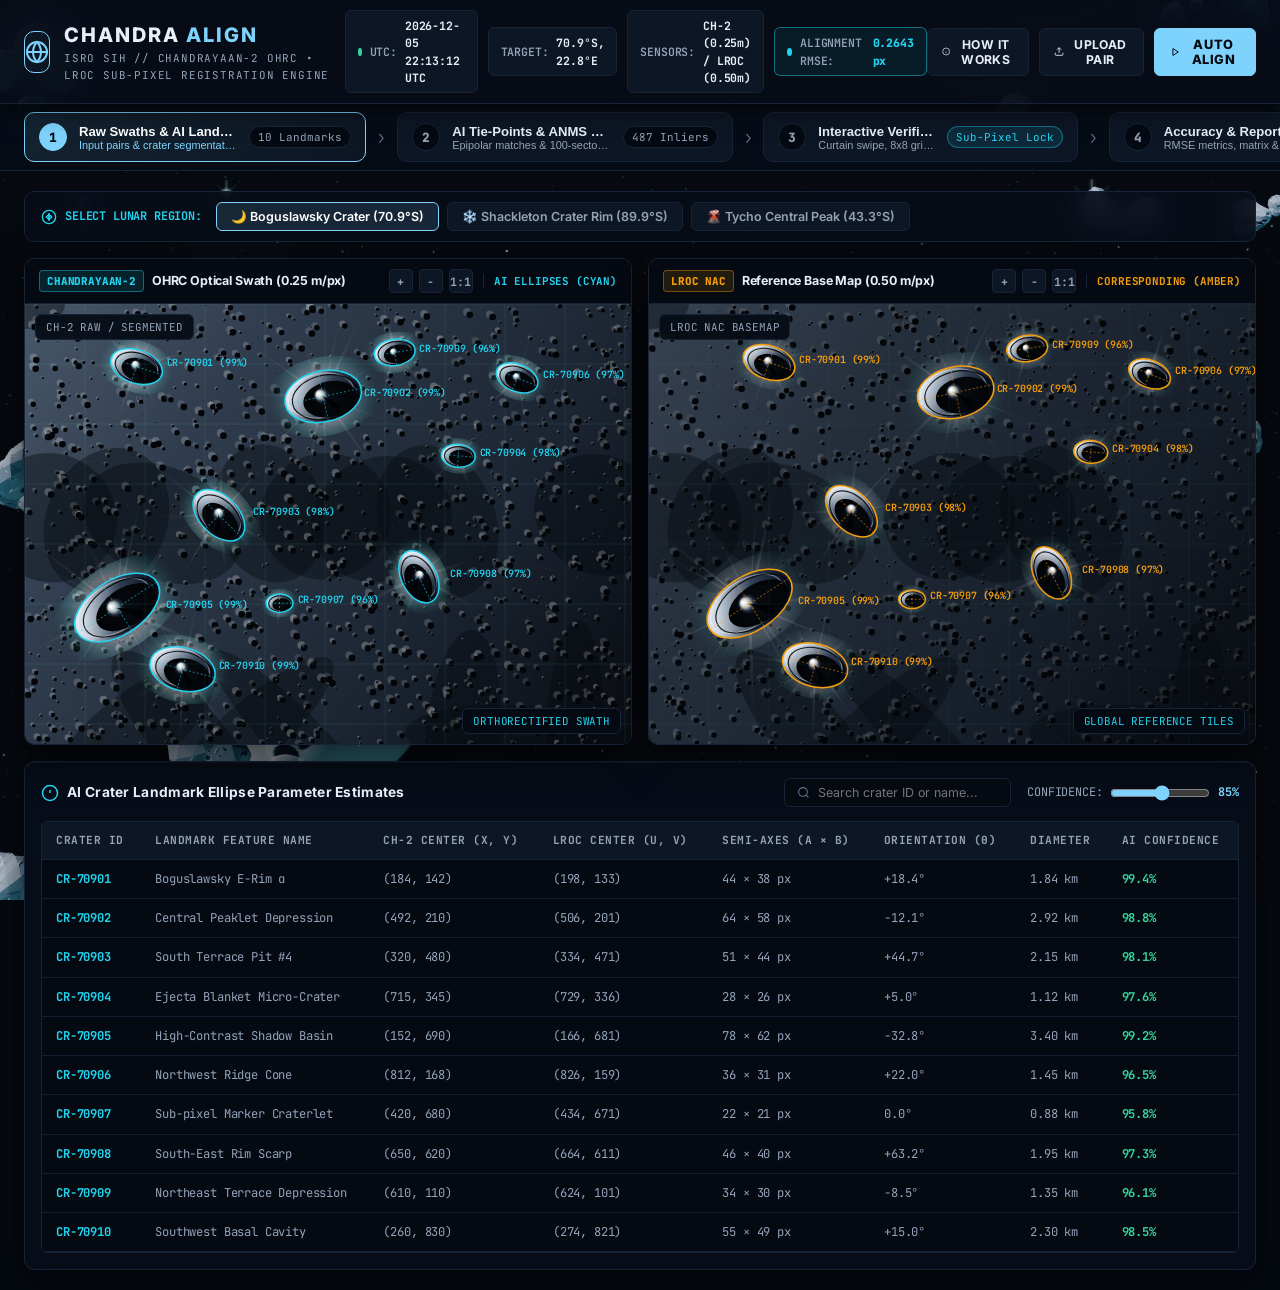
==== commit 6535020f: "frontend done" ====
--- a/frontend/index.html
+++ b/frontend/index.html
@@ -507,17 +507,17 @@
           </div>
 
           <div class="latency-bar-container">
-            <div class="latency-slice" id="lat-seg" style="width: 29.6%; background: #00F2FE;" title="Crater Segmentation (48ms)"></div>
-            <div class="latency-slice" id="lat-feat" style="width: 38.3%; background: #0284C7;" title="Feature Extraction (62ms)"></div>
-            <div class="latency-slice" id="lat-anms" style="width: 11.1%; background: #10B981;" title="ANMS Suppression (18ms)"></div>
-            <div class="latency-slice" id="lat-homo" style="width: 21.0%; background: #FFB800;" title="Sub-Pixel Homography (34ms)"></div>
+            <div class="latency-slice" id="lat-seg" style="width: 29.6%; background: #22D3EE;" title="Crater Segmentation (48ms)"></div>
+            <div class="latency-slice" id="lat-feat" style="width: 38.3%; background: #818CF8;" title="Feature Extraction (62ms)"></div>
+            <div class="latency-slice" id="lat-anms" style="width: 11.1%; background: #34D399;" title="ANMS Suppression (18ms)"></div>
+            <div class="latency-slice" id="lat-homo" style="width: 21.0%; background: #F59E0B;" title="Sub-Pixel Homography (34ms)"></div>
           </div>
 
           <div class="latency-legend">
-            <div><span style="color:#00F2FE;">■</span> Crater Segmentation: <strong id="lat-seg-val">48ms</strong></div>
-            <div><span style="color:#0284C7;">■</span> Feature Extraction: <strong id="lat-feat-val">62ms</strong></div>
-            <div><span style="color:#10B981;">■</span> ANMS Suppression: <strong id="lat-anms-val">18ms</strong></div>
-            <div><span style="color:#FFB800;">■</span> Sub-Pixel Homography: <strong id="lat-homo-val">34ms</strong></div>
+            <div><span style="color:#22D3EE;">■</span> Crater Segmentation: <strong id="lat-seg-val">48ms</strong></div>
+            <div><span style="color:#818CF8;">■</span> Feature Extraction: <strong id="lat-feat-val">62ms</strong></div>
+            <div><span style="color:#34D399;">■</span> ANMS Suppression: <strong id="lat-anms-val">18ms</strong></div>
+            <div><span style="color:#F59E0B;">■</span> Sub-Pixel Homography: <strong id="lat-homo-val">34ms</strong></div>
           </div>
         </div>
       </div>
--- a/frontend/css/style.css
+++ b/frontend/css/style.css
@@ -1,51 +1,78 @@
 /* ==========================================================================
    ChandraAlign - Space & Orbital Registration Theme
-   Palette:
-   - Obsidian Black: #0B0C10 (Deep Space & Viewports)
-   - Graphite Gray:  #1F2833 (Panels, Cards & Containers)
-   - Telemetry Green:#45A29E (Subtle Accents, Secondary Badges & Rays)
-   - Matrix Lime:    #66FCF1 (Primary Glows, Active States & Hero Highlights)
-   - Pure Ice:       #C5C6C7 (Crisp Scientific Typography & Labels)
+   Aerospace Lunar Mission-Control Color System
    ========================================================================== */
 
 :root {
-  --bg-obsidian: #0B0C10;
-  --bg-graphite: #1F2833;
-  --bg-graphite-light: rgba(45, 60, 77, 0.7);
-  --bg-panel: rgba(31, 40, 51, 0.85);
-  --bg-panel-solid: #1F2833;
-  --bg-card: rgba(31, 40, 51, 0.72);
-  --bg-card-hover: rgba(45, 60, 77, 0.92);
-  --bg-input: #0B0C10;
-
-  --border-subtle: rgba(69, 162, 158, 0.32);
-  --border-active: #66FCF1;
-  --border-telemetry: rgba(69, 162, 158, 0.6);
-  --border-matrix-glow: 0 0 16px rgba(102, 252, 241, 0.45);
-  --border-telemetry-glow: 0 0 16px rgba(69, 162, 158, 0.4);
-
-  --accent-matrix: #66FCF1;
-  --accent-matrix-bright: #A3FFFB;
-  --accent-matrix-dim: rgba(102, 252, 241, 0.15);
-  --accent-telemetry: #45A29E;
-  --accent-telemetry-dim: rgba(69, 162, 158, 0.18);
-  --accent-amber: #FFB800;
-  --accent-amber-dim: rgba(255, 184, 0, 0.15);
-  --accent-crimson: #FF385C;
-  --accent-crimson-dim: rgba(255, 56, 92, 0.15);
-
-  --text-primary: #FFFFFF;
-  --text-ice: #C5C6C7;
-  --text-secondary: #8E9DAE;
-  --text-muted: #627284;
-  --text-matrix: #66FCF1;
-  --text-telemetry: #45A29E;
+  /* Surface Space Palette */
+  --space-950: #050A12;
+  --space-900: #070D18;
+  --space-850: #0D1624;
+  --space-800: #101A2A;
+  --space-700: #172337;
+
+  /* Typography */
+  --text-primary: #E8EEF7;
+  --text-secondary: #94A3B8;
+  --text-muted: #64748B;
+  --text-ice: #94A3B8;
+
+  /* Primary UI Interaction Color */
+  --ice-blue: #7DD3FC;
+  --ice-blue-bright: #BAE6FD;
+
+  /* Scientific / AI Accent */
+  --cyan: #22D3EE;
+
+  /* LROC / Reference Data */
+  --amber: #F59E0B;
+
+  /* Secondary Processing / AI Computation States */
+  --violet: #818CF8;
+
+  /* PASS / Verified / Success States */
+  --green: #34D399;
+
+  /* Danger / Unaligned Warning */
+  --crimson: #F43F5E;
+
+  /* Semantic Architecture Mappings */
+  --bg-obsidian: var(--space-950);
+  --bg-graphite: var(--space-850);
+  --bg-graphite-light: rgba(23, 35, 55, 0.7);
+  --bg-panel: rgba(7, 13, 24, 0.90);
+  --bg-panel-solid: var(--space-850);
+  --bg-card: rgba(13, 22, 36, 0.85);
+  --bg-card-hover: rgba(23, 35, 55, 0.95);
+  --bg-input: var(--space-950);
+
+  --border-subtle: var(--space-700);
+  --border-active: var(--ice-blue);
+  --border-telemetry: rgba(125, 211, 252, 0.35);
+  --border-matrix-glow: none;
+  --border-telemetry-glow: none;
+
+  --accent-matrix: var(--cyan);
+  --accent-matrix-bright: #67E8F9;
+  --accent-matrix-dim: rgba(34, 211, 238, 0.15);
+  --accent-cyan: var(--cyan);
+  --accent-telemetry: var(--green);
+  --accent-emerald: var(--green);
+  --accent-telemetry-dim: rgba(52, 211, 153, 0.15);
+  --accent-amber: var(--amber);
+  --accent-amber-dim: rgba(245, 158, 11, 0.15);
+  --accent-crimson: var(--crimson);
+  --accent-crimson-dim: rgba(244, 63, 94, 0.15);
+  --accent-violet: var(--violet);
+
+  --text-matrix: var(--cyan);
+  --text-telemetry: var(--green);
 
   --font-mono: 'JetBrains Mono', 'Fira Code', ui-monospace, monospace;
   --font-sans: 'Inter', -apple-system, BlinkMacSystemFont, 'Segoe UI', Roboto, sans-serif;
 
-  --shadow-glass: 0 12px 40px rgba(0, 0, 0, 0.75), inset 0 1px 0 rgba(255, 255, 255, 0.08);
-  --shadow-glow-matrix: 0 0 24px rgba(102, 252, 241, 0.45);
+  --shadow-glass: 0 12px 40px rgba(0, 0, 0, 0.75), inset 0 1px 0 rgba(255, 255, 255, 0.04);
+  --shadow-glow-matrix: none;
   --radius-sm: 6px;
   --radius-md: 10px;
   --radius-lg: 16px;
@@ -59,7 +86,7 @@
 
 body {
   background-color: var(--bg-obsidian);
-  color: var(--text-ice);
+  color: var(--text-primary);
   font-family: var(--font-sans);
   min-height: 100vh;
   display: flex;
@@ -90,12 +117,12 @@
   background: var(--bg-obsidian);
 }
 ::-webkit-scrollbar-thumb {
-  background: var(--bg-graphite);
-  border-radius: var(--radius-sm);
-  border: 1px solid var(--border-subtle);
+  background: var(--space-800);
+  border-radius: var(--radius-sm);
+  border: 1px solid var(--space-700);
 }
 ::-webkit-scrollbar-thumb:hover {
-  background: var(--accent-matrix);
+  background: var(--ice-blue);
 }
 
 /* ==========================================================================
@@ -103,7 +130,7 @@
    ========================================================================== */
 .header-mission-control {
   background: var(--bg-panel);
-  border-bottom: 1px solid var(--border-subtle);
+  border-bottom: 1px solid var(--space-700);
   padding: 10px 24px;
   display: flex;
   align-items: center;
@@ -127,35 +154,16 @@
   justify-content: center;
   width: 42px;
   height: 42px;
-  background: linear-gradient(135deg, rgba(102, 252, 241, 0.25), rgba(31, 40, 51, 0.95));
-  border: 1.5px solid var(--accent-matrix);
+  background: var(--space-850);
+  border: 1.5px solid var(--ice-blue);
   border-radius: var(--radius-md);
-  box-shadow: var(--shadow-glow-matrix);
   position: relative;
-  overflow: hidden;
-}
-
-.brand-logo-badge::after {
-  content: '';
-  position: absolute;
-  top: -50%;
-  left: -50%;
-  width: 200%;
-  height: 200%;
-  background: linear-gradient(45deg, transparent, rgba(255, 255, 255, 0.3), transparent);
-  transform: rotate(30deg);
-  animation: shine 4s infinite linear;
-}
-
-@keyframes shine {
-  0% { transform: translate(-100%, -100%) rotate(30deg); }
-  20%, 100% { transform: translate(100%, 100%) rotate(30deg); }
 }
 
 .brand-logo-badge svg {
   width: 24px;
   height: 24px;
-  color: var(--accent-matrix);
+  color: var(--ice-blue);
 }
 
 .brand-titles h1 {
@@ -163,20 +171,19 @@
   font-weight: 800;
   letter-spacing: 2px;
   text-transform: uppercase;
-  color: #FFFFFF;
+  color: var(--text-primary);
   display: flex;
   align-items: center;
   gap: 6px;
 }
 
 .brand-titles h1 span {
-  color: var(--accent-matrix);
-  text-shadow: 0 0 14px rgba(102, 252, 241, 0.8);
+  color: var(--ice-blue);
 }
 
 .brand-tagline {
   font-size: 0.68rem;
-  color: var(--text-ice);
+  color: var(--text-secondary);
   font-family: var(--font-mono);
   letter-spacing: 0.8px;
 }
@@ -192,8 +199,8 @@
   align-items: center;
   gap: 8px;
   padding: 6px 12px;
-  background: var(--bg-card);
-  border: 1px solid var(--border-subtle);
+  background: var(--space-850);
+  border: 1px solid var(--space-700);
   border-radius: var(--radius-sm);
   font-family: var(--font-mono);
   font-size: 0.72rem;
@@ -202,12 +209,12 @@
 }
 
 .telemetry-chip.highlight-chip {
-  border-color: rgba(102, 252, 241, 0.5);
-  background: rgba(102, 252, 241, 0.1);
+  border-color: rgba(34, 211, 238, 0.45);
+  background: rgba(34, 211, 238, 0.08);
 }
 
 .telemetry-chip.highlight-chip .chip-value {
-  color: var(--accent-matrix);
+  color: var(--cyan);
   font-weight: 800;
 }
 
@@ -220,14 +227,11 @@
   width: 8px;
   height: 8px;
   border-radius: 50%;
-  background: var(--accent-telemetry);
-  box-shadow: 0 0 10px var(--accent-telemetry);
-  animation: pulse-glow 2s infinite ease-in-out;
+  background: var(--green);
 }
 
 .telemetry-chip .pulse-dot.cyan {
-  background: var(--accent-matrix);
-  box-shadow: 0 0 10px var(--accent-matrix);
+  background: var(--cyan);
 }
 
 .telemetry-chip .chip-label {
@@ -237,13 +241,8 @@
 }
 
 .telemetry-chip .chip-value {
-  color: #FFFFFF;
-  font-weight: 700;
-}
-
-@keyframes pulse-glow {
-  0%, 100% { transform: scale(1); opacity: 1; }
-  50% { transform: scale(1.35); opacity: 0.5; }
+  color: var(--text-primary);
+  font-weight: 700;
 }
 
 .header-controls {
@@ -253,15 +252,15 @@
 }
 
 /* ==========================================================================
-   Buttons & Actions (Matrix Lime & Telemetry Green Palette)
+   Buttons & Actions (Solid Professional Styling)
    ========================================================================== */
 .btn-primary {
   display: flex;
   align-items: center;
   gap: 8px;
-  background: linear-gradient(135deg, #66FCF1 0%, #45A29E 100%);
-  border: none;
-  color: #0B0C10;
+  background: var(--ice-blue);
+  border: 1px solid var(--ice-blue);
+  color: var(--space-950);
   font-family: var(--font-sans);
   font-weight: 800;
   font-size: 0.8rem;
@@ -269,15 +268,16 @@
   padding: 8px 16px;
   border-radius: var(--radius-sm);
   cursor: pointer;
-  box-shadow: 0 0 22px rgba(102, 252, 241, 0.45);
-  transition: all 0.2s cubic-bezier(0.4, 0, 0.2, 1);
+  box-shadow: none;
+  transition: all 0.15s ease;
   text-transform: uppercase;
 }
 
 .btn-primary:hover {
-  transform: translateY(-1.5px);
-  box-shadow: 0 0 32px rgba(102, 252, 241, 0.8);
-  background: linear-gradient(135deg, #A3FFFB 0%, #66FCF1 100%);
+  transform: translateY(-1px);
+  background: var(--ice-blue-bright);
+  border-color: var(--ice-blue-bright);
+  box-shadow: none;
 }
 
 .btn-primary:active {
@@ -288,9 +288,9 @@
   display: flex;
   align-items: center;
   gap: 8px;
-  background: var(--bg-card);
-  border: 1px solid var(--border-telemetry);
-  color: var(--text-ice);
+  background: var(--space-850);
+  border: 1px solid var(--space-700);
+  color: var(--text-primary);
   font-family: var(--font-sans);
   font-size: 0.76rem;
   font-weight: 700;
@@ -298,23 +298,24 @@
   padding: 8px 14px;
   border-radius: var(--radius-sm);
   cursor: pointer;
-  transition: all 0.2s ease;
+  box-shadow: none;
+  transition: all 0.15s ease;
   text-decoration: none;
 }
 
 .btn-secondary:hover {
-  border-color: var(--accent-matrix);
-  color: var(--accent-matrix);
+  border-color: var(--ice-blue);
+  color: var(--ice-blue);
   background: var(--bg-card-hover);
-  box-shadow: 0 0 14px rgba(102, 252, 241, 0.3);
+  box-shadow: none;
 }
 
 /* ==========================================================================
    4-Step Workflow Stepper
    ========================================================================== */
 .navigation-bar {
-  background: rgba(31, 40, 51, 0.9);
-  border-bottom: 1px solid var(--border-subtle);
+  background: rgba(7, 13, 24, 0.94);
+  border-bottom: 1px solid var(--space-700);
   padding: 8px 24px;
   display: flex;
   align-items: center;
@@ -336,8 +337,8 @@
   align-items: center;
   gap: 12px;
   padding: 10px 14px;
-  background: var(--bg-card);
-  border: 1px solid var(--border-subtle);
+  background: var(--space-850);
+  border: 1px solid var(--space-700);
   border-radius: var(--radius-md);
   color: var(--text-secondary);
   cursor: pointer;
@@ -353,12 +354,12 @@
   width: 28px;
   height: 28px;
   border-radius: 50%;
-  background: rgba(11, 12, 16, 0.6);
-  border: 1.5px solid var(--border-subtle);
+  background: var(--space-950);
+  border: 1.5px solid var(--space-700);
   font-family: var(--font-mono);
   font-size: 0.8rem;
   font-weight: 800;
-  color: var(--text-ice);
+  color: var(--text-secondary);
   transition: all 0.25s ease;
   flex-shrink: 0;
 }
@@ -371,7 +372,7 @@
 .step-title {
   font-size: 0.82rem;
   font-weight: 700;
-  color: #FFFFFF;
+  color: var(--text-primary);
   white-space: nowrap;
   overflow: hidden;
   text-overflow: ellipsis;
@@ -390,22 +391,28 @@
   font-size: 0.68rem;
   padding: 3px 8px;
   border-radius: 12px;
-  background: var(--bg-obsidian);
-  border: 1px solid var(--border-subtle);
-  color: var(--text-ice);
+  background: var(--space-950);
+  border: 1px solid var(--space-700);
+  color: var(--text-secondary);
   flex-shrink: 0;
 }
 
 .step-badge.highlight {
-  border-color: rgba(102, 252, 241, 0.4);
-  color: var(--accent-matrix);
-  background: rgba(102, 252, 241, 0.1);
+  border-color: rgba(34, 211, 238, 0.4);
+  color: var(--cyan);
+  background: rgba(34, 211, 238, 0.1);
 }
 
 .step-badge.green {
-  border-color: rgba(69, 162, 158, 0.4);
-  color: var(--accent-matrix);
-  background: rgba(69, 162, 158, 0.12);
+  border-color: rgba(52, 211, 153, 0.4);
+  color: var(--green);
+  background: rgba(52, 211, 153, 0.1);
+}
+
+.step-badge.violet {
+  border-color: rgba(129, 140, 248, 0.4);
+  color: var(--violet);
+  background: rgba(129, 140, 248, 0.1);
 }
 
 .step-arrow {
@@ -417,21 +424,21 @@
 
 .step-nav-btn:hover {
   background: var(--bg-card-hover);
-  border-color: rgba(102, 252, 241, 0.4);
+  border-color: rgba(125, 211, 252, 0.4);
   transform: translateY(-1px);
 }
 
 .step-nav-btn.active {
-  background: linear-gradient(135deg, rgba(102, 252, 241, 0.16) 0%, rgba(31, 40, 51, 0.95) 100%);
-  border-color: var(--accent-matrix);
-  box-shadow: 0 0 18px rgba(102, 252, 241, 0.3);
+  background: linear-gradient(135deg, rgba(125, 211, 252, 0.12) 0%, rgba(13, 22, 36, 0.95) 100%);
+  border-color: var(--ice-blue);
+  box-shadow: none;
 }
 
 .step-nav-btn.active .step-indicator {
-  background: var(--accent-matrix);
-  border-color: var(--accent-matrix);
-  color: var(--bg-obsidian);
-  box-shadow: 0 0 14px var(--accent-matrix);
+  background: var(--ice-blue);
+  border-color: var(--ice-blue);
+  color: var(--space-950);
+  box-shadow: none;
 }
 
 .step-nav-btn.active .step-title {
@@ -439,7 +446,7 @@
 }
 
 .step-nav-btn.active .step-desc {
-  color: var(--accent-matrix);
+  color: var(--ice-blue);
 }
 
 /* ==========================================================================
@@ -477,7 +484,7 @@
   margin-bottom: 16px;
   padding: 10px 16px;
   background: var(--bg-panel);
-  border: 1px solid var(--border-subtle);
+  border: 1px solid var(--space-700);
   border-radius: var(--radius-md);
   backdrop-filter: blur(14px);
 }
@@ -489,7 +496,7 @@
   font-family: var(--font-mono);
   font-size: 0.74rem;
   font-weight: 700;
-  color: var(--accent-matrix);
+  color: var(--cyan);
 }
 
 .preset-pills-group {
@@ -499,9 +506,9 @@
 }
 
 .preset-pill {
-  background: var(--bg-card);
-  border: 1px solid var(--border-subtle);
-  color: var(--text-ice);
+  background: var(--space-850);
+  border: 1px solid var(--space-700);
+  color: var(--text-secondary);
   font-family: var(--font-sans);
   font-size: 0.78rem;
   font-weight: 600;
@@ -512,16 +519,16 @@
 }
 
 .preset-pill:hover {
-  border-color: var(--accent-matrix);
+  border-color: var(--ice-blue);
+  color: var(--text-primary);
+  background: var(--bg-card-hover);
+}
+
+.preset-pill.active {
+  background: rgba(125, 211, 252, 0.14);
+  border-color: var(--ice-blue);
   color: #FFFFFF;
-  background: var(--bg-card-hover);
-}
-
-.preset-pill.active {
-  background: rgba(102, 252, 241, 0.16);
-  border-color: var(--accent-matrix);
-  color: #FFFFFF;
-  box-shadow: 0 0 14px rgba(102, 252, 241, 0.35);
+  box-shadow: none;
 }
 
 /* ==========================================================================
@@ -535,8 +542,8 @@
 }
 
 .viewer-box {
-  background: var(--bg-panel);
-  border: 1px solid var(--border-subtle);
+  background: var(--space-900);
+  border: 1px solid var(--space-700);
   border-radius: var(--radius-md);
   overflow: hidden;
   box-shadow: var(--shadow-glass);
@@ -547,8 +554,8 @@
   align-items: center;
   justify-content: space-between;
   padding: 10px 14px;
-  background: rgba(11, 12, 16, 0.85);
-  border-bottom: 1px solid var(--border-subtle);
+  background: var(--space-950);
+  border-bottom: 1px solid var(--space-700);
 }
 
 .viewer-label {
@@ -557,13 +564,13 @@
   gap: 8px;
   font-size: 0.78rem;
   font-weight: 700;
-  color: #FFFFFF;
+  color: var(--text-primary);
 }
 
 .tag-ch2 {
-  background: rgba(102, 252, 241, 0.16);
-  color: var(--accent-matrix);
-  border: 1px solid rgba(102, 252, 241, 0.5);
+  background: rgba(34, 211, 238, 0.12);
+  color: var(--cyan);
+  border: 1px solid rgba(34, 211, 238, 0.4);
   padding: 2px 7px;
   border-radius: 4px;
   font-family: var(--font-mono);
@@ -572,9 +579,9 @@
 }
 
 .tag-lroc {
-  background: rgba(255, 184, 0, 0.16);
-  color: var(--accent-amber);
-  border: 1px solid rgba(255, 184, 0, 0.5);
+  background: rgba(245, 158, 11, 0.12);
+  color: var(--amber);
+  border: 1px solid rgba(245, 158, 11, 0.4);
   padding: 2px 7px;
   border-radius: 4px;
   font-family: var(--font-mono);
@@ -589,9 +596,9 @@
 }
 
 .mini-tool-btn {
-  background: var(--bg-card);
-  border: 1px solid var(--border-subtle);
-  color: var(--text-ice);
+  background: var(--space-850);
+  border: 1px solid var(--space-700);
+  color: var(--text-secondary);
   font-family: var(--font-mono);
   font-size: 0.72rem;
   font-weight: 700;
@@ -606,26 +613,26 @@
 }
 
 .mini-tool-btn:hover {
-  border-color: var(--accent-matrix);
-  color: var(--accent-matrix);
+  border-color: var(--ice-blue);
+  color: var(--ice-blue);
 }
 
 .tool-sep {
   width: 1px;
   height: 14px;
-  background: var(--border-subtle);
+  background: var(--space-700);
   margin: 0 4px;
 }
 
 .tag-legend-cyan {
-  color: var(--accent-matrix);
+  color: var(--cyan);
   font-weight: 700;
   font-size: 0.68rem;
   font-family: var(--font-mono);
 }
 
 .tag-legend-amber {
-  color: var(--accent-amber);
+  color: var(--amber);
   font-weight: 700;
   font-size: 0.68rem;
   font-family: var(--font-mono);
@@ -635,7 +642,7 @@
   position: relative;
   width: 100%;
   height: 440px;
-  background: var(--bg-obsidian);
+  background: var(--space-950);
   cursor: crosshair;
 }
 
@@ -649,13 +656,13 @@
   position: absolute;
   top: 10px;
   left: 10px;
-  background: rgba(11, 12, 16, 0.88);
-  border: 1px solid var(--border-subtle);
+  background: rgba(5, 10, 18, 0.90);
+  border: 1px solid var(--space-700);
   padding: 4px 10px;
   border-radius: var(--radius-sm);
   font-family: var(--font-mono);
   font-size: 0.68rem;
-  color: var(--text-ice);
+  color: var(--text-secondary);
   pointer-events: none;
   backdrop-filter: blur(8px);
 }
@@ -664,13 +671,13 @@
   position: absolute;
   bottom: 10px;
   right: 10px;
-  background: rgba(11, 12, 16, 0.88);
-  border: 1px solid var(--border-subtle);
+  background: rgba(5, 10, 18, 0.90);
+  border: 1px solid var(--space-700);
   padding: 4px 10px;
   border-radius: var(--radius-sm);
   font-family: var(--font-mono);
   font-size: 0.68rem;
-  color: var(--accent-matrix);
+  color: var(--cyan);
   pointer-events: none;
   backdrop-filter: blur(8px);
 }
@@ -679,8 +686,8 @@
    HUD Panel & Tables
    ========================================================================== */
 .hud-panel {
-  background: var(--bg-panel);
-  border: 1px solid var(--border-subtle);
+  background: var(--space-900);
+  border: 1px solid var(--space-700);
   border-radius: var(--radius-md);
   padding: 16px;
   box-shadow: var(--shadow-glass);
@@ -702,13 +709,13 @@
   font-size: 0.86rem;
   font-weight: 700;
   letter-spacing: 0.3px;
-  color: #FFFFFF;
+  color: var(--text-primary);
 }
 
 .hud-title svg {
   width: 18px;
   height: 18px;
-  color: var(--accent-matrix);
+  color: var(--cyan);
 }
 
 .table-filter-bar {
@@ -721,8 +728,8 @@
   display: flex;
   align-items: center;
   gap: 8px;
-  background: var(--bg-input);
-  border: 1px solid var(--border-subtle);
+  background: var(--space-950);
+  border: 1px solid var(--space-700);
   padding: 6px 12px;
   border-radius: var(--radius-sm);
 }
@@ -734,7 +741,7 @@
 .search-input-box input {
   background: transparent;
   border: none;
-  color: #FFFFFF;
+  color: var(--text-primary);
   font-family: var(--font-sans);
   font-size: 0.78rem;
   outline: none;
@@ -747,25 +754,25 @@
   gap: 8px;
   font-family: var(--font-mono);
   font-size: 0.74rem;
-  color: var(--text-ice);
+  color: var(--text-secondary);
 }
 
 .slider-control-group input[type="range"] {
   width: 100px;
-  accent-color: var(--accent-matrix);
+  accent-color: var(--ice-blue);
   cursor: pointer;
 }
 
 .value-highlight {
-  color: var(--accent-matrix);
+  color: var(--ice-blue);
   font-weight: bold;
 }
 
 .table-container {
   overflow-x: auto;
-  border: 1px solid var(--border-subtle);
-  border-radius: var(--radius-sm);
-  background: rgba(11, 12, 16, 0.75);
+  border: 1px solid var(--space-700);
+  border-radius: var(--radius-sm);
+  background: var(--space-950);
 }
 
 .telemetry-table {
@@ -776,26 +783,26 @@
 }
 
 .telemetry-table th {
-  background: rgba(31, 40, 51, 0.95);
-  color: var(--text-ice);
+  background: var(--space-850);
+  color: var(--text-secondary);
   font-family: var(--font-mono);
   font-size: 0.7rem;
   text-transform: uppercase;
   letter-spacing: 0.5px;
   padding: 10px 14px;
-  border-bottom: 1px solid var(--border-subtle);
+  border-bottom: 1px solid var(--space-700);
 }
 
 .telemetry-table td {
   padding: 10px 14px;
-  border-bottom: 1px solid rgba(69, 162, 158, 0.2);
-  font-family: var(--font-mono);
-  color: var(--text-ice);
+  border-bottom: 1px solid rgba(23, 35, 55, 0.8);
+  font-family: var(--font-mono);
+  color: var(--text-secondary);
   transition: background 0.15s ease;
 }
 
 .telemetry-table tbody tr:hover {
-  background: rgba(102, 252, 241, 0.08);
+  background: rgba(125, 211, 252, 0.06);
 }
 
 /* ==========================================================================
@@ -806,8 +813,8 @@
   align-items: center;
   gap: 14px;
   padding: 12px 18px;
-  background: rgba(102, 252, 241, 0.09);
-  border: 1px solid rgba(102, 252, 241, 0.35);
+  background: rgba(34, 211, 238, 0.08);
+  border: 1px solid rgba(34, 211, 238, 0.25);
   border-radius: var(--radius-md);
   margin-bottom: 16px;
 }
@@ -818,7 +825,7 @@
 
 .explainer-text {
   font-size: 0.8rem;
-  color: var(--text-ice);
+  color: var(--text-secondary);
   line-height: 1.4;
 }
 
@@ -834,9 +841,9 @@
 }
 
 .filter-pill {
-  background: var(--bg-card);
-  border: 1px solid var(--border-subtle);
-  color: var(--text-ice);
+  background: var(--space-850);
+  border: 1px solid var(--space-700);
+  color: var(--text-secondary);
   font-family: var(--font-mono);
   font-size: 0.72rem;
   padding: 4px 10px;
@@ -846,16 +853,16 @@
 }
 
 .filter-pill.active {
-  background: rgba(102, 252, 241, 0.16);
-  border-color: var(--accent-matrix);
-  color: var(--accent-matrix);
+  background: rgba(125, 211, 252, 0.15);
+  border-color: var(--ice-blue);
+  color: var(--ice-blue);
 }
 
 .match-canvas-container {
   position: relative;
   width: 100%;
   height: 460px;
-  background: var(--bg-obsidian);
+  background: var(--space-950);
   border-radius: var(--radius-sm);
   overflow: hidden;
 }
@@ -869,7 +876,7 @@
 .uniformity-status {
   font-family: var(--font-mono);
   font-size: 0.74rem;
-  color: var(--accent-matrix);
+  color: var(--green);
   font-weight: 700;
 }
 
@@ -881,7 +888,7 @@
 
 .anms-explanation {
   font-size: 0.74rem;
-  color: var(--text-ice);
+  color: var(--text-secondary);
   line-height: 1.4;
 }
 
@@ -889,10 +896,10 @@
   display: grid;
   grid-template-columns: repeat(10, 1fr);
   gap: 4px;
-  background: rgba(11, 12, 16, 0.85);
+  background: var(--space-950);
   padding: 8px;
   border-radius: var(--radius-sm);
-  border: 1px solid var(--border-subtle);
+  border: 1px solid var(--space-700);
 }
 
 .anms-cell {
@@ -912,7 +919,7 @@
 .anms-cell:hover {
   transform: scale(1.15);
   z-index: 10;
-  box-shadow: 0 0 10px var(--accent-matrix);
+  outline: 1px solid var(--cyan);
 }
 
 .heatmap-legend {
@@ -927,17 +934,17 @@
   flex: 1;
   height: 8px;
   border-radius: 4px;
-  background: linear-gradient(90deg, #1F2833, #45A29E, #66FCF1, #FFB800);
+  background: linear-gradient(90deg, #101A2A, #172337, #22D3EE, #F59E0B);
 }
 
 .anms-hover-box {
   font-family: var(--font-mono);
   font-size: 0.74rem;
-  color: var(--accent-matrix);
-  background: var(--bg-obsidian);
+  color: var(--cyan);
+  background: var(--space-950);
   padding: 8px 12px;
   border-radius: var(--radius-sm);
-  border: 1px solid var(--border-subtle);
+  border: 1px solid var(--space-700);
 }
 
 /* ==========================================================================
@@ -948,8 +955,8 @@
   align-items: center;
   justify-content: space-between;
   padding: 12px 18px;
-  background: var(--bg-panel);
-  border: 1px solid var(--border-subtle);
+  background: var(--space-900);
+  border: 1px solid var(--space-700);
   border-radius: var(--radius-md);
   margin-bottom: 12px;
   flex-wrap: wrap;
@@ -966,13 +973,13 @@
   font-family: var(--font-mono);
   font-size: 0.74rem;
   font-weight: 800;
-  color: var(--accent-matrix);
+  color: var(--cyan);
 }
 
 .reg-state-toggle {
   display: flex;
-  background: var(--bg-obsidian);
-  border: 1px solid var(--border-subtle);
+  background: var(--space-950);
+  border: 1px solid var(--space-700);
   border-radius: var(--radius-sm);
   padding: 3px;
   gap: 4px;
@@ -981,7 +988,7 @@
 .state-toggle-btn {
   background: transparent;
   border: none;
-  color: var(--text-muted);
+  color: var(--text-secondary);
   font-family: var(--font-mono);
   font-size: 0.74rem;
   font-weight: 700;
@@ -992,22 +999,23 @@
 }
 
 .state-toggle-btn.active {
-  background: linear-gradient(135deg, rgba(102, 252, 241, 0.25), rgba(69, 162, 158, 0.25));
-  border: 1px solid var(--accent-matrix);
-  color: #FFFFFF;
-  box-shadow: 0 0 14px rgba(102, 252, 241, 0.4);
+  background: rgba(125, 211, 252, 0.16);
+  border: 1px solid var(--ice-blue);
+  color: var(--text-primary);
+  box-shadow: none;
 }
 
 .state-toggle-btn#btn-state-unaligned.active {
-  background: linear-gradient(135deg, rgba(255, 56, 92, 0.25), rgba(255, 184, 0, 0.2));
-  border-color: var(--accent-crimson);
-  box-shadow: 0 0 14px rgba(255, 56, 92, 0.4);
+  background: rgba(244, 63, 94, 0.18);
+  border-color: var(--crimson);
+  color: var(--crimson);
+  box-shadow: none;
 }
 
 .inspector-toggle-group {
   display: flex;
-  background: var(--bg-obsidian);
-  border: 1px solid var(--border-subtle);
+  background: var(--space-950);
+  border: 1px solid var(--space-700);
   border-radius: var(--radius-sm);
   padding: 3px;
   gap: 4px;
@@ -1016,7 +1024,7 @@
 .toggle-pill-btn {
   background: transparent;
   border: none;
-  color: var(--text-muted);
+  color: var(--text-secondary);
   font-family: var(--font-sans);
   font-size: 0.74rem;
   font-weight: 700;
@@ -1028,10 +1036,10 @@
 }
 
 .toggle-pill-btn.active {
-  background: var(--bg-card-hover);
-  border: 1px solid var(--accent-matrix);
-  color: var(--accent-matrix);
-  box-shadow: 0 0 12px rgba(102, 252, 241, 0.25);
+  background: var(--space-700);
+  border: 1px solid var(--ice-blue);
+  color: var(--ice-blue);
+  box-shadow: none;
 }
 
 .verification-quick-controls {
@@ -1057,9 +1065,9 @@
 .control-btn-icon {
   width: 26px;
   height: 26px;
-  background: var(--bg-card);
-  border: 1px solid var(--border-subtle);
-  color: var(--text-ice);
+  background: var(--space-850);
+  border: 1px solid var(--space-700);
+  color: var(--text-secondary);
   border-radius: 4px;
   font-size: 0.7rem;
   display: flex;
@@ -1070,8 +1078,8 @@
 }
 
 .control-btn-icon:hover {
-  border-color: var(--accent-matrix);
-  color: var(--accent-matrix);
+  border-color: var(--ice-blue);
+  color: var(--ice-blue);
 }
 
 .toggle-switch-wrapper {
@@ -1085,8 +1093,8 @@
 .toggle-switch {
   width: 34px;
   height: 18px;
-  background: var(--bg-obsidian);
-  border: 1px solid var(--border-subtle);
+  background: var(--space-950);
+  border: 1px solid var(--space-700);
   border-radius: 10px;
   position: relative;
   transition: all 0.2s ease;
@@ -1104,29 +1112,29 @@
 }
 
 .toggle-switch.active {
-  background: rgba(102, 252, 241, 0.25);
-  border-color: var(--accent-matrix);
+  background: rgba(125, 211, 252, 0.25);
+  border-color: var(--ice-blue);
 }
 
 .toggle-switch.active .toggle-switch-knob {
   left: 17px;
-  background: var(--accent-matrix);
-  box-shadow: 0 0 8px var(--accent-matrix);
+  background: var(--ice-blue);
+  box-shadow: none;
 }
 
 .toggle-label {
   font-size: 0.74rem;
   font-weight: 700;
-  color: var(--text-ice);
+  color: var(--text-secondary);
 }
 
 .inspection-tip-bar {
   padding: 8px 14px;
-  background: rgba(255, 184, 0, 0.08);
-  border: 1px solid rgba(255, 184, 0, 0.35);
+  background: rgba(245, 158, 11, 0.08);
+  border: 1px solid rgba(245, 158, 11, 0.35);
   border-radius: var(--radius-sm);
   font-size: 0.76rem;
-  color: var(--accent-amber);
+  color: var(--amber);
   margin-bottom: 14px;
 }
 
@@ -1143,10 +1151,10 @@
   position: relative;
   width: 100%;
   height: 580px;
-  background: var(--bg-obsidian);
+  background: var(--space-950);
   border-radius: var(--radius-md);
   overflow: hidden;
-  border: 1px solid var(--border-subtle);
+  border: 1px solid var(--space-700);
   box-shadow: var(--shadow-glass);
 }
 
@@ -1169,8 +1177,8 @@
   top: 0;
   bottom: 0;
   width: 2px;
-  background: var(--accent-matrix);
-  box-shadow: 0 0 16px var(--accent-matrix);
+  background: var(--cyan);
+  box-shadow: none;
   cursor: ew-resize;
   z-index: 20;
 }
@@ -1183,13 +1191,13 @@
   width: 36px;
   height: 36px;
   border-radius: 50%;
-  background: var(--bg-obsidian);
-  border: 2px solid var(--accent-matrix);
-  box-shadow: 0 0 20px var(--accent-matrix);
+  background: var(--space-950);
+  border: 2px solid var(--cyan);
+  box-shadow: 0 4px 12px rgba(0, 0, 0, 0.7);
   display: flex;
   align-items: center;
   justify-content: center;
-  color: var(--accent-matrix);
+  color: var(--cyan);
 }
 
 /* Checkerboard Specifics */
@@ -1197,10 +1205,10 @@
   position: relative;
   width: 100%;
   height: 580px;
-  background: var(--bg-obsidian);
+  background: var(--space-950);
   border-radius: var(--radius-md);
   overflow: hidden;
-  border: 1px solid var(--border-subtle);
+  border: 1px solid var(--space-700);
   box-shadow: var(--shadow-glass);
 }
 
@@ -1214,8 +1222,8 @@
   position: absolute;
   bottom: 12px;
   left: 12px;
-  background: rgba(11, 12, 16, 0.92);
-  border: 1px solid var(--border-subtle);
+  background: rgba(5, 10, 18, 0.92);
+  border: 1px solid var(--space-700);
   padding: 8px 14px;
   border-radius: var(--radius-sm);
   display: flex;
@@ -1241,8 +1249,8 @@
 }
 
 .metric-kpi-card {
-  background: var(--bg-panel);
-  border: 1px solid var(--border-subtle);
+  background: var(--space-900);
+  border: 1px solid var(--space-700);
   border-radius: var(--radius-md);
   padding: 18px;
   box-shadow: var(--shadow-glass);
@@ -1251,7 +1259,7 @@
 
 .metric-kpi-card:hover {
   transform: translateY(-2px);
-  border-color: var(--accent-matrix);
+  border-color: var(--ice-blue);
 }
 
 .kpi-title {
@@ -1260,22 +1268,22 @@
   justify-content: space-between;
   font-size: 0.76rem;
   font-weight: 700;
-  color: var(--text-ice);
+  color: var(--text-primary);
   margin-bottom: 10px;
 }
 
 .kpi-target-tag {
   font-family: var(--font-mono);
   font-size: 0.68rem;
-  color: var(--accent-matrix);
+  color: var(--cyan);
 }
 
 .kpi-target-tag.emerald {
-  color: var(--accent-matrix);
+  color: var(--green);
 }
 
 .kpi-target-tag.amber {
-  color: var(--accent-amber);
+  color: var(--amber);
 }
 
 .kpi-value {
@@ -1287,18 +1295,18 @@
 }
 
 .kpi-value.cyan {
-  color: var(--accent-matrix);
-  text-shadow: 0 0 20px rgba(102, 252, 241, 0.45);
+  color: var(--cyan);
+  text-shadow: none;
 }
 
 .kpi-value.emerald {
-  color: var(--accent-matrix);
-  text-shadow: 0 0 20px rgba(102, 252, 241, 0.45);
+  color: var(--green);
+  text-shadow: none;
 }
 
 .kpi-value.amber {
-  color: var(--accent-amber);
-  text-shadow: 0 0 20px rgba(255, 184, 0, 0.45);
+  color: var(--amber);
+  text-shadow: none;
 }
 
 .kpi-subtext {
@@ -1314,7 +1322,7 @@
 
 .matrix-explainer {
   font-size: 0.76rem;
-  color: var(--text-ice);
+  color: var(--text-secondary);
   margin-bottom: 12px;
 }
 
@@ -1322,27 +1330,27 @@
   display: grid;
   grid-template-columns: repeat(3, 1fr);
   gap: 8px;
-  background: rgba(11, 12, 16, 0.9);
+  background: var(--space-950);
   padding: 14px;
   border-radius: var(--radius-sm);
-  border: 1px solid var(--border-subtle);
+  border: 1px solid var(--space-700);
 }
 
 .matrix-cell {
-  background: var(--bg-card);
+  background: var(--space-850);
   padding: 8px 10px;
   border-radius: 4px;
   font-family: var(--font-mono);
   font-size: 0.76rem;
-  color: var(--accent-matrix);
+  color: var(--cyan);
   text-align: center;
-  border: 1px solid rgba(102, 252, 241, 0.2);
+  border: 1px solid var(--space-700);
 }
 
 .latency-total-tag {
   font-family: var(--font-mono);
   font-size: 0.75rem;
-  color: var(--accent-matrix);
+  color: var(--cyan);
   font-weight: 700;
 }
 
@@ -1351,9 +1359,9 @@
   height: 14px;
   border-radius: 7px;
   overflow: hidden;
-  background: var(--bg-obsidian);
+  background: var(--space-950);
   margin: 14px 0;
-  border: 1px solid var(--border-subtle);
+  border: 1px solid var(--space-700);
 }
 
 .latency-slice {
@@ -1366,7 +1374,7 @@
   grid-template-columns: 1fr 1fr;
   gap: 8px;
   font-size: 0.74rem;
-  color: var(--text-ice);
+  color: var(--text-secondary);
 }
 
 .export-actions-row {
@@ -1385,7 +1393,7 @@
   left: 0;
   width: 100%;
   height: 100%;
-  background: rgba(11, 12, 16, 0.88);
+  background: rgba(5, 10, 18, 0.90);
   backdrop-filter: blur(14px);
   z-index: 1000;
   display: none;
@@ -1400,9 +1408,9 @@
 }
 
 .modal-card {
-  background: var(--bg-panel-solid);
-  border: 1.5px solid var(--accent-matrix);
-  box-shadow: 0 20px 60px rgba(0, 0, 0, 0.9), 0 0 35px rgba(102, 252, 241, 0.3);
+  background: var(--space-900);
+  border: 1px solid var(--ice-blue);
+  box-shadow: 0 24px 60px rgba(0, 0, 0, 0.9);
   border-radius: var(--radius-lg);
   width: 100%;
   max-width: 600px;
@@ -1420,14 +1428,14 @@
   align-items: center;
   justify-content: space-between;
   padding: 16px 20px;
-  background: rgba(11, 12, 16, 0.6);
-  border-bottom: 1px solid var(--border-subtle);
+  background: var(--space-950);
+  border-bottom: 1px solid var(--space-700);
 }
 
 .modal-title {
   font-size: 0.95rem;
   font-weight: 800;
-  color: #FFFFFF;
+  color: var(--text-primary);
   display: flex;
   align-items: center;
   gap: 8px;
@@ -1436,7 +1444,7 @@
 .modal-close-btn {
   background: transparent;
   border: none;
-  color: var(--text-ice);
+  color: var(--text-secondary);
   font-size: 1.4rem;
   cursor: pointer;
   line-height: 1;
@@ -1444,7 +1452,7 @@
 }
 
 .modal-close-btn:hover {
-  color: var(--accent-crimson);
+  color: var(--crimson);
 }
 
 .modal-body {
@@ -1456,8 +1464,8 @@
   align-items: center;
   justify-content: space-between;
   padding: 14px 20px;
-  background: rgba(11, 12, 16, 0.6);
-  border-top: 1px solid var(--border-subtle);
+  background: var(--space-950);
+  border-top: 1px solid var(--space-700);
 }
 
 /* Tour Slide Specifics */
@@ -1473,8 +1481,8 @@
   font-family: var(--font-mono);
   font-size: 0.68rem;
   font-weight: 800;
-  color: var(--accent-matrix);
-  background: rgba(102, 252, 241, 0.12);
+  color: var(--ice-blue);
+  background: rgba(125, 211, 252, 0.12);
   padding: 3px 8px;
   border-radius: 12px;
   display: inline-block;
@@ -1485,26 +1493,26 @@
   font-size: 1.15rem;
   font-weight: 800;
   margin-bottom: 10px;
-  color: #FFFFFF;
+  color: var(--text-primary);
 }
 
 .tour-slide p {
   font-size: 0.85rem;
-  color: var(--text-ice);
+  color: var(--text-secondary);
   line-height: 1.5;
   margin-bottom: 16px;
 }
 
 .tour-visual-card {
-  background: rgba(11, 12, 16, 0.85);
-  border: 1px solid var(--border-subtle);
+  background: var(--space-950);
+  border: 1px solid var(--space-700);
   border-radius: var(--radius-md);
   padding: 18px;
 }
 
 .tour-visual-card.highlight {
-  border-color: var(--accent-matrix);
-  box-shadow: 0 0 20px rgba(102, 252, 241, 0.25);
+  border-color: var(--ice-blue);
+  box-shadow: none;
 }
 
 .tour-preview-grid {
@@ -1517,7 +1525,7 @@
 .preview-vs {
   font-family: var(--font-mono);
   font-weight: 800;
-  color: var(--accent-crimson);
+  color: var(--crimson);
   font-size: 0.9rem;
 }
 
@@ -1526,7 +1534,7 @@
   justify-content: space-around;
   font-family: var(--font-mono);
   font-size: 0.85rem;
-  color: var(--accent-matrix);
+  color: var(--cyan);
 }
 
 .tour-dots {
@@ -1538,14 +1546,14 @@
   width: 8px;
   height: 8px;
   border-radius: 50%;
-  background: var(--border-subtle);
+  background: var(--space-700);
   cursor: pointer;
   transition: all 0.2s ease;
 }
 
 .tour-dots .dot.active {
-  background: var(--accent-matrix);
-  box-shadow: 0 0 8px var(--accent-matrix);
+  background: var(--ice-blue);
+  box-shadow: none;
   width: 18px;
   border-radius: 4px;
 }
@@ -1558,8 +1566,8 @@
 }
 
 .dropzone-box {
-  background: rgba(11, 12, 16, 0.75);
-  border: 2px dashed var(--border-subtle);
+  background: var(--space-950);
+  border: 2px dashed var(--space-700);
   border-radius: var(--radius-md);
   padding: 24px 14px;
   text-align: center;
@@ -1568,8 +1576,8 @@
 }
 
 .dropzone-box:hover {
-  border-color: var(--accent-matrix);
-  background: rgba(102, 252, 241, 0.06);
+  border-color: var(--ice-blue);
+  background: rgba(125, 211, 252, 0.05);
 }
 
 .dropzone-icon {
@@ -1580,13 +1588,13 @@
 .dropzone-title {
   font-size: 0.8rem;
   font-weight: 700;
-  color: #FFFFFF;
+  color: var(--text-primary);
   margin-bottom: 4px;
 }
 
 .dropzone-sub {
   font-size: 0.7rem;
-  color: var(--text-ice);
+  color: var(--text-secondary);
 }
 
 /* Toast Notifications */
@@ -1602,14 +1610,14 @@
 }
 
 .toast {
-  background: var(--bg-panel-solid);
-  border: 1px solid var(--accent-matrix);
-  color: #FFFFFF;
+  background: var(--space-900);
+  border: 1px solid var(--ice-blue);
+  color: var(--text-primary);
   padding: 10px 18px;
   border-radius: var(--radius-sm);
   font-family: var(--font-mono);
   font-size: 0.78rem;
-  box-shadow: 0 8px 30px rgba(0, 0, 0, 0.8), 0 0 15px rgba(102, 252, 241, 0.2);
+  box-shadow: 0 8px 30px rgba(0, 0, 0, 0.85);
   pointer-events: auto;
   animation: slideIn 0.3s cubic-bezier(0.4, 0, 0.2, 1);
 }
